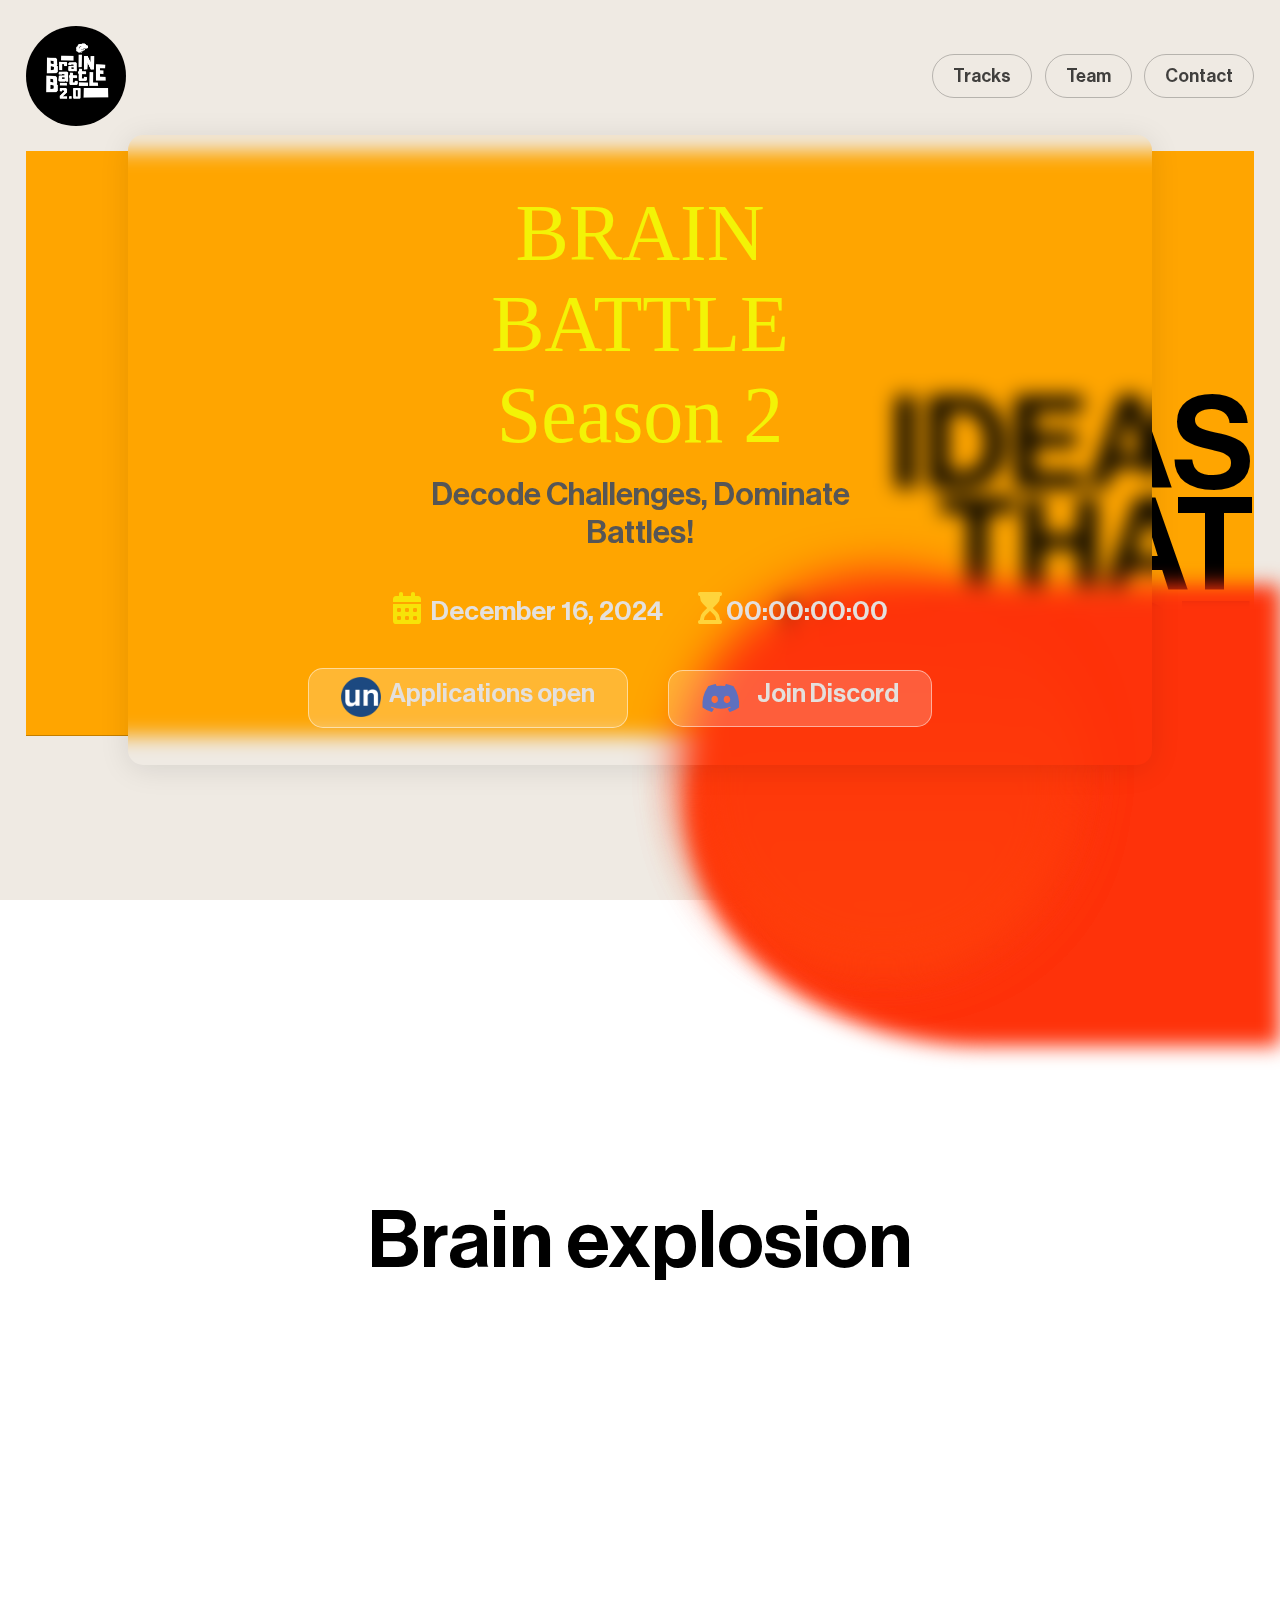
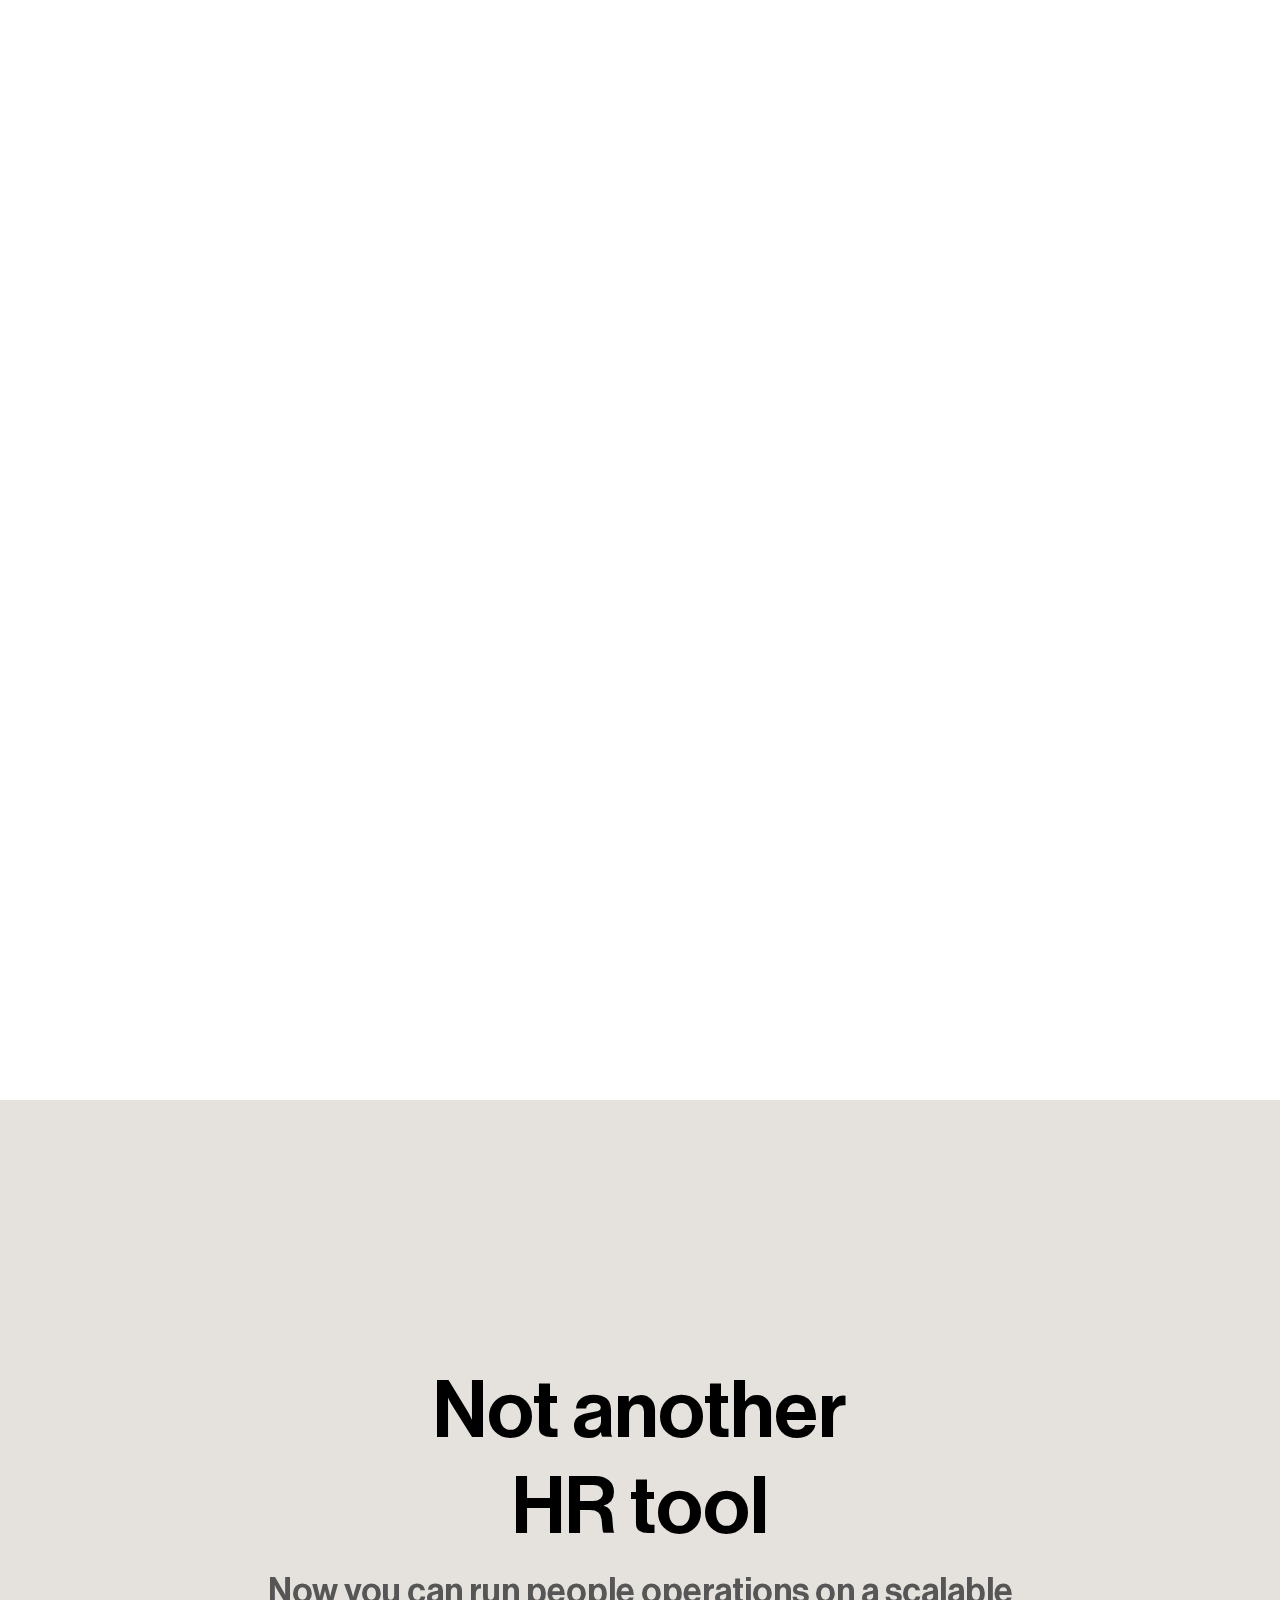
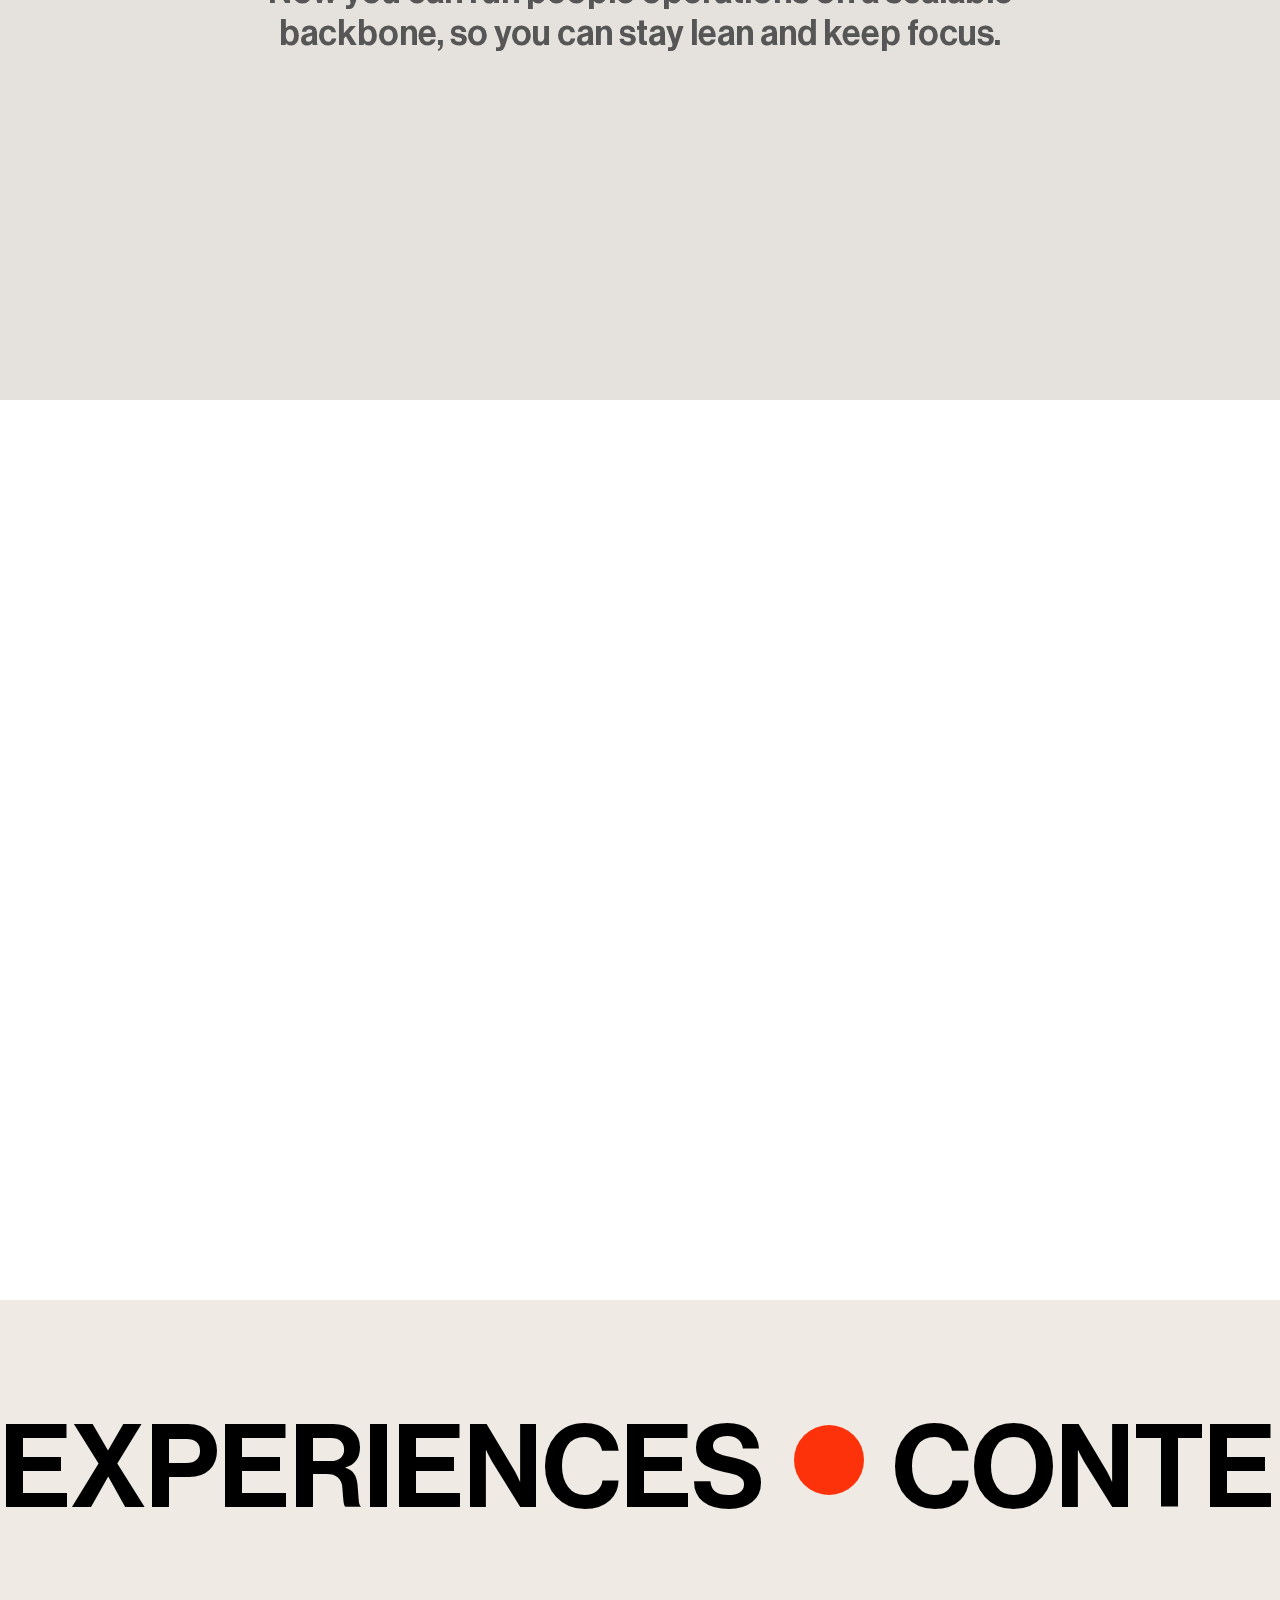
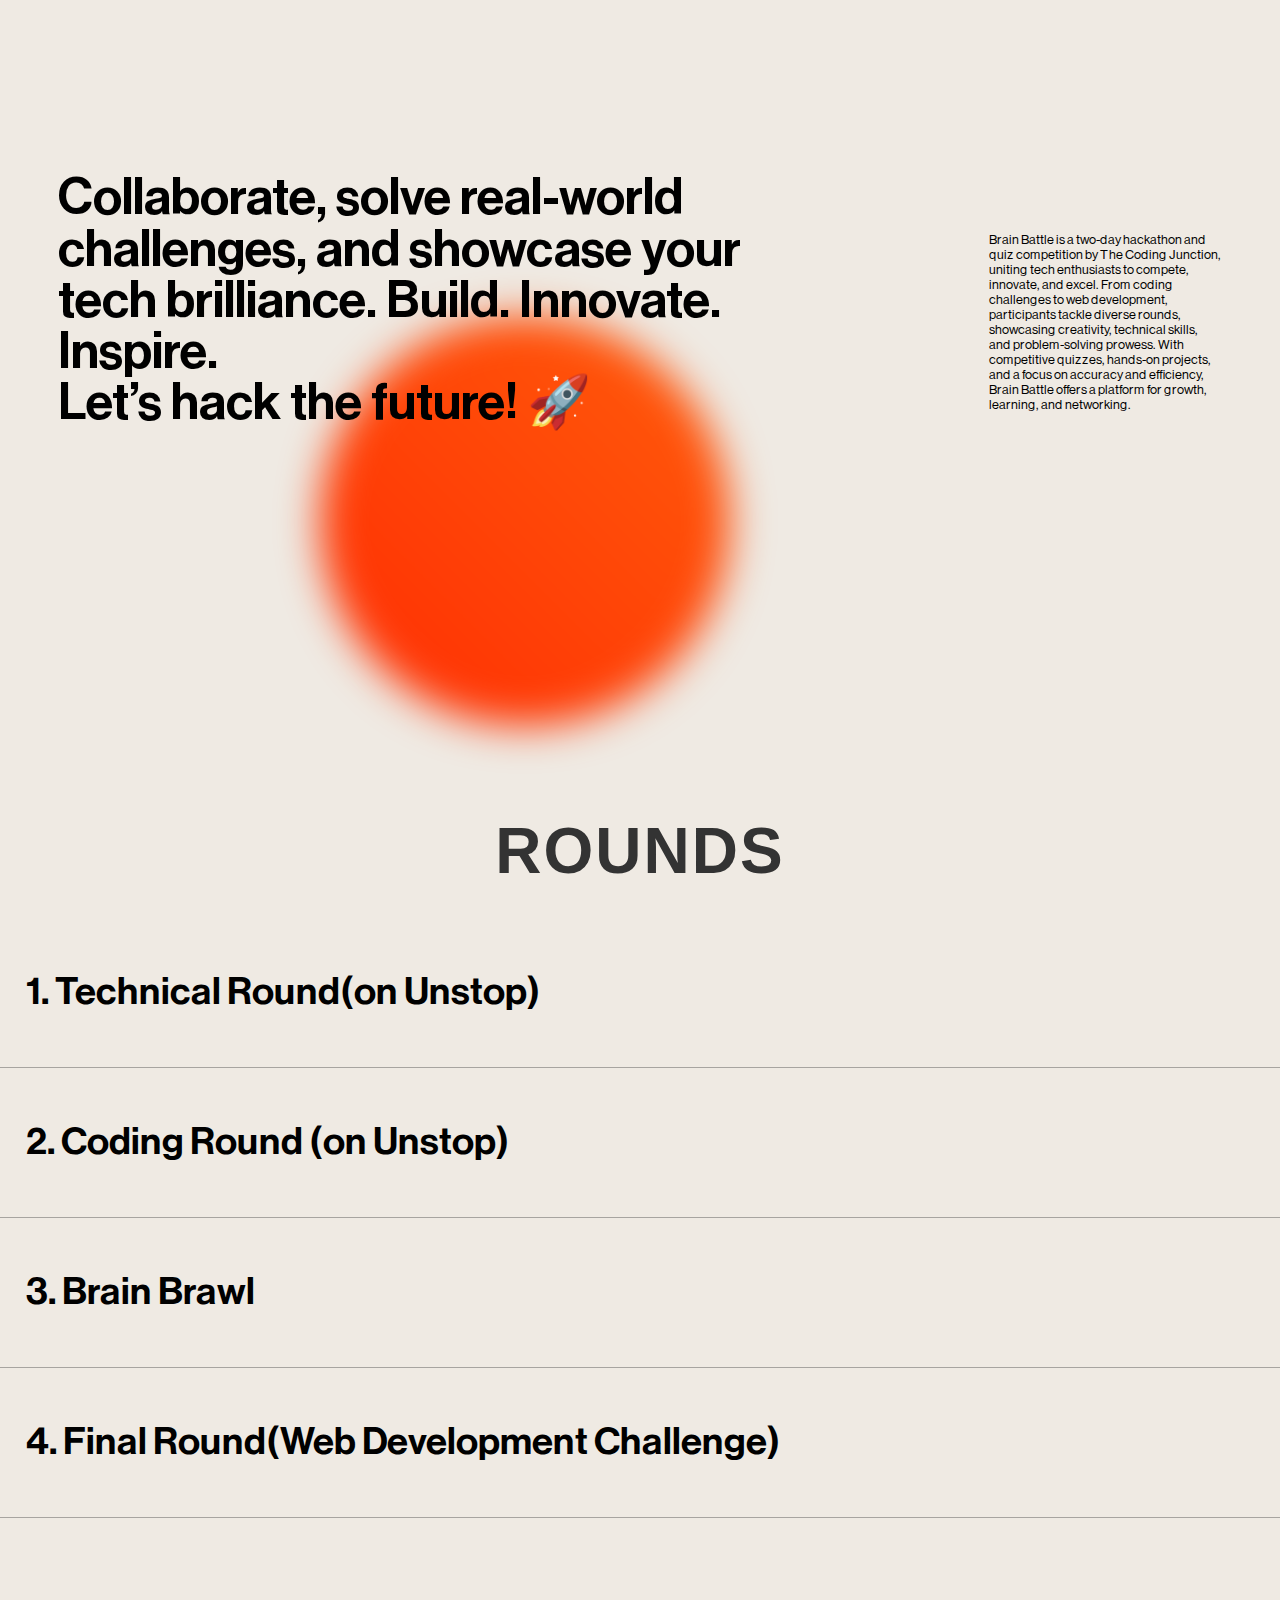
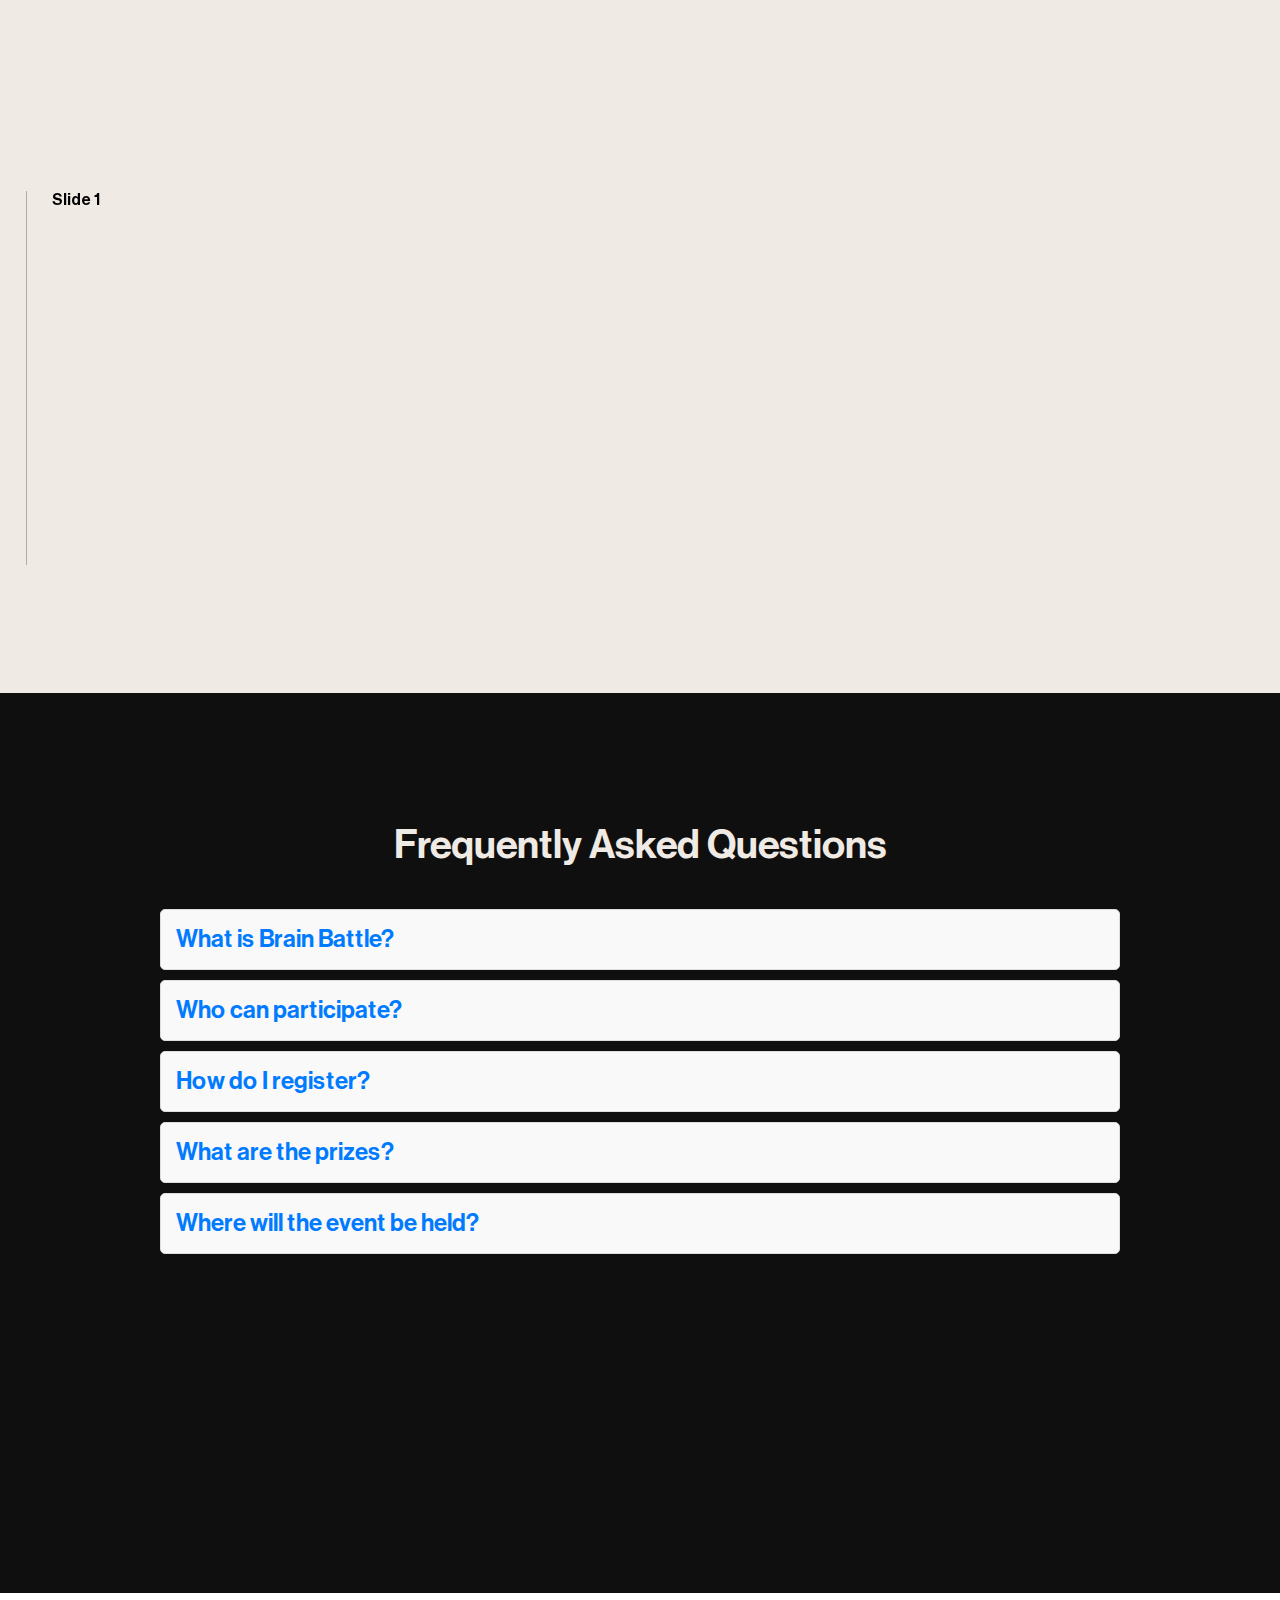
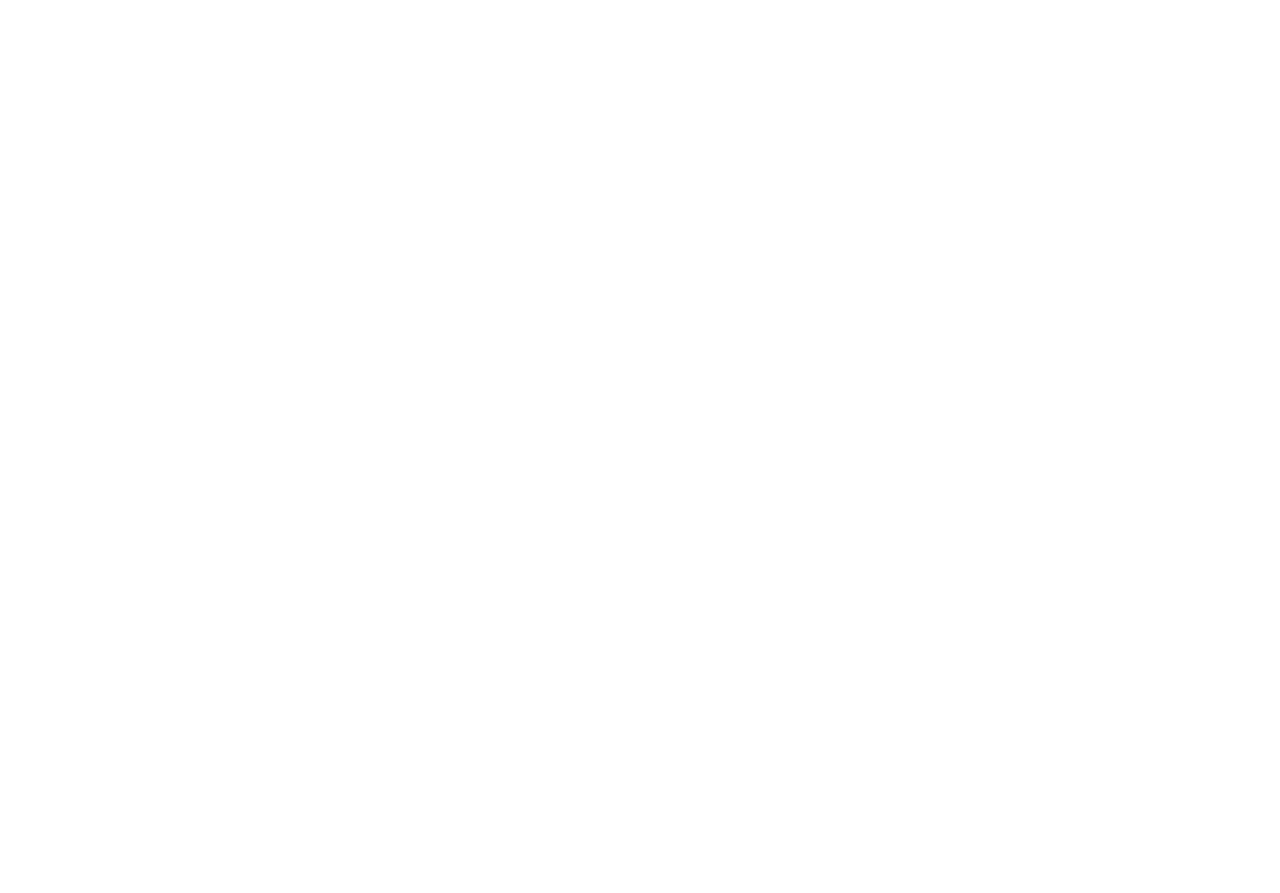
==== index.html @ 3f81029f "Text change" ====
<!DOCTYPE html>
<html lang="en">

<head>
    <meta charset="UTF-8">
    <meta http-equiv="X-UA-Compatible" content="IE=edge">
    <meta name="viewport" content="width=device-width, initial-scale=1.0">
    <title>Brain Battle S2</title>
    <link rel="stylesheet" href="./style.css">
    <script src="https://unpkg.co/gsap@3/dist/gsap.min.js"></script>
    <link rel="shortcut icon" href="./icon.png" type="image/x-icon">
    <link rel="stylesheet" href="https://cdn.jsdelivr.net/npm/swiper@11/swiper-bundle.min.css" />
    <link rel="stylesheet" href="https://cdn.jsdelivr.net/npm/locomotive-scroll@3.5.4/dist/locomotive-scroll.css">
    <link rel="stylesheet" href="https://cdnjs.cloudflare.com/ajax/libs/font-awesome/6.0.0-beta3/css/all.min.css">
</head>


<body>
    <!-- <div id="loader">
        <h1>ENVIRONMENTS</h1>
        <h1>EXPERIENCES</h1>
        <h1>CONTENT</h1>
    </div> -->
    <div id="fixed-image">

    </div>
    <div id="main">

        <div id="page1">
            <nav>
                <img src="./brain battle logo.png" alt="" style="width: 100px; height: 100px; border-radius: 50%; cursor: pointer;">
                <div id="nav-part2">
                    <h4><a href="#">Tracks</a></h4>
                    <h4><a href="#">Team</a></h4>
                    <h4><a href="#">Contact</a></h4>
                </div>
                <h3>Menu</h3>
            </nav>
            <div id="center">
                <div id="left">
                    <!-- <h3>Decode Challenges, <br> Dominate Battles! -->
                        </h3>
                </div>
                <div id="right">
                    <h1>IDEAS <br>
                        THAT <br>
                        INSPIRE</h1>
                </div>

            </div>
            <div id="hero-shape">
                <div id="hero-1"></div>
                <div id="hero-2"></div>
                <div id="hero-3"></div>
            </div>
            <div id="banner">
                <h1>BRAIN BATTLE
                    <br>
                    Season 2
                </h1>
                <h4> Decode Challenges, Dominate Battles!</h4>
                <div id="event-info">
                    <span class="date" id="date"> <i class="fa-solid fa-calendar-days" style="color: #f7e308;"></i>December 16, 2024</span>
                    <span class="countdown" id="countdown">
                        <i class="fa-solid fa-hourglass-start" style="color: #FFD43B;"></i><span id="countdown-timer">00:00:00:00</span>
                    </span>
                </div>
                <div class="glass-container">
                    <div class="glass">
                        <img src="./unstop.png">
                        <h2> Applications open</h2>
                    </div>
                    <div class="glass">
                        <a href="#"><i class="fa-brands fa-discord bounce" style="color: #5f70be;"></i></a>
                        <h2> Join Discord</h2>
                    </div>
                </div>
            </div>
        </div>


    
    
    <div id="part">
        <h1>Brain explosion</h1>
        <canvas></canvas>
    </div>
    <div id="part2"></div>
    <div id="part1">
        <h1>Not another <br> HR tool</h1>
        <h4>Now you can run people operations on a scalable <br> backbone, so you can stay lean and keep focus.</h4>
    </div>
    <div id="part3"></div>
   

    <div id="page2">
        <div id="moving-text">
            <div class="con">
                <h1>EXPERIENCES</h1>
                <div id="gola"></div>
                <h1>CONTENT</h1>
                <div id="gola"></div>
                <h1>ENVIRONMENTS</h1>
                <div id="gola"></div>
            </div>
            <div class="con">
                <h1>EXPERIENCES</h1>
                <div id="gola"></div>
                <h1>CONTENT</h1>
                <div id="gola"></div>
                <h1>ENVIRONMENTS</h1>
                <div id="gola"></div>
            </div>
            <div class="con">
                <h1>EXPERIENCES</h1>
                <div id="gola"></div>
                <h1>CONTENT</h1>
                <div id="gola"></div>
                <h1>ENVIRONMENTS</h1>
                <div id="gola"></div>
            </div>
        </div>
        <div id="page2-bottom">
            <h1>Collaborate, solve real-world challenges, and showcase your tech brilliance. Build. Innovate. Inspire. <br> Let’s hack the future! 🚀</h1>
            <div id="bottom-part2">
                <img src="https://uploads-ssl.webflow.com/64d3dd9edfb41666c35b15b7/64d3dd9edfb41666c35b15d1_Holding_thumb-p-500.jpg"
                    alt="">
                <p>Brain Battle is a two-day hackathon and quiz competition by The Coding Junction, uniting tech enthusiasts to compete, innovate, and excel. From coding challenges to web development, participants tackle diverse rounds, showcasing creativity, technical skills, and problem-solving prowess. With competitive quizzes, hands-on projects, and a focus on accuracy and efficiency, Brain Battle offers a platform for growth, learning, and networking.</p>
            </div>
        </div>
        <div id="gooey">

        </div>
    </div>
    <div id="page3">
        <h1>Rounds</h1>
        <div id="elem-container">
            <div id="elem1" class="elem"
                data-image="">
                <div class="overlay"></div>
                <h2>1. Technical Round(on Unstop)</h2>
            </div>
            <div class="elem"
                data-image="">
                <div class="overlay"></div>
                <h2>2. Coding Round (on Unstop)</h2>
            </div>
            <div class="elem"
                data-image="">
                <div class="overlay"></div>
                <h2>3. Brain Brawl</h2>
            </div>
            <div class="elem"
                data-image="">
                <div class="overlay"></div>
                <h2>4.  Final Round(Web Development Challenge)</h2>
            </div>
         
        </div>
    </div>

    <div id="page4">
        <div class="swiper mySwiper">
            <div class="swiper-wrapper">
                <div class="swiper-slide">Slide 1</div>
                <div class="swiper-slide">Slide 2</div>
                <div class="swiper-slide">Slide 3</div>
                <div class="swiper-slide">Slide 4</div>
                <div class="swiper-slide">Slide 5</div>
                <div class="swiper-slide">Slide 6</div>
                <div class="swiper-slide">Slide 7</div>
            </div>

        </div>
    </div>
    
    <div id="page5">
        <h1>Frequently Asked Questions</h1>
        <div class="faq-container">
            <div class="faq-item">
                <h2 class="faq-question">What is Brain Battle?</h2>
                <p class="faq-answer">Brain Battle is a two-day hackathon and quiz competition where tech enthusiasts compete, innovate, and excel.</p>
            </div>
            <div class="faq-item">
                <h2 class="faq-question">Who can participate?</h2>
                <p class="faq-answer">Anyone with a passion for technology and innovation can participate, regardless of their skill level.</p>
            </div>
            <div class="faq-item">
                <h2 class="faq-question">How do I register?</h2>
                <p class="faq-answer">You can register through our official website during the application period.</p>
            </div>
            <div class="faq-item">
                <h2 class="faq-question">What are the prizes?</h2>
                <p class="faq-answer">Prizes include cash rewards, certificates, and opportunities for internships and mentorship.</p>
            </div>
            <div class="faq-item">
                <h2 class="faq-question">Where will the event be held?</h2>
                <p class="faq-answer">The event will be held at The Coding Junction's premises. Please check our website for the exact address.</p>
            </div>
        </div>
    </div>
    <div id="page6">

    </div>
    <div id="full-scr">
        <div id="full-div1">
            
        </div>
    </div>
</div>
<div id="footer">
    <div id="footer-div">

    </div>
    <h1>Brain Battle </h1>
    <div id="footer-bottom">

    </div>
</div>
  
<script>
    document.querySelectorAll('.faq-question').forEach(item => {
  item.addEventListener('click', () => {
      // Get the currently opened answer
      const currentlyOpen = document.querySelector('.faq-answer[style*="block"]');
      
      // Get the answer for the clicked question
      const answer = item.nextElementSibling;

      // If the currently opened answer is not the clicked one, close it
      if (currentlyOpen && currentlyOpen !== answer) {
          currentlyOpen.style.display = 'none'; // Hide the currently open answer
      }

      // Toggle the display of the clicked answer
      answer.style.display = answer.style.display === 'block' ? 'none' : 'block';
  });
});
  </script>
  <script src="https://cdn.jsdelivr.net/npm/locomotive-scroll@3.5.4/dist/locomotive-scroll.js"></script>
  <script src="https://cdn.jsdelivr.net/npm/swiper@11/swiper-bundle.min.js"></script>
       
    <script src="https://cdn.jsdelivr.net/npm/locomotive-scroll@3.5.4/dist/locomotive-scroll.js"></script>
    <script src="https://cdnjs.cloudflare.com/ajax/libs/gsap/3.11.5/gsap.min.js"
        integrity="sha512-cOH8ndwGgPo+K7pTvMrqYbmI8u8k6Sho3js0gOqVWTmQMlLIi6TbqGWRTpf1ga8ci9H3iPsvDLr4X7xwhC/+DQ=="
        crossorigin="anonymous" referrerpolicy="no-referrer"></script>
    <script src="https://cdnjs.cloudflare.com/ajax/libs/gsap/3.11.5/ScrollTrigger.min.js"
        integrity="sha512-AMl4wfwAmDM1lsQvVBBRHYENn1FR8cfOTpt8QVbb/P55mYOdahHD4LmHM1W55pNe3j/3od8ELzPf/8eNkkjISQ=="
        crossorigin="anonymous" referrerpolicy="no-referrer"></script>
    <script src="./script.js"></script>
    <script src="https://cdnjs.cloudflare.com/ajax/libs/gsap/3.12.4/gsap.min.js"></script>

   
</body>



</html>
---- style.css ----
@font-face {
    font-family: neu;
    src: url(./NeueHaasDisplayMediu.ttf);
}

@import url('https://fonts.googleapis.com/css2?family=Noto+Sans:ital,wght@0,100..900;1,100..900&family=Roboto:ital,wght@0,100;0,300;0,400;0,500;0,700;0,900;1,100;1,300;1,400;1,500;1,700;1,900&family=Saira+Stencil+One&display=swap');

@font-face {
    font-family: neu;
    font-weight: 100;
    src: url(./NeueHaasDisplayLight.ttf);
}

@font-face {
    font-family: neu;
    font-weight: 200;
    src: url(./NeueHaasDisplayRoman.ttf);
}
* {
    margin: 0;
    padding: 0;
    box-sizing: border-box;
    font-family: neu;
}

html, body {
    height: 100%;
    width: 100%;
}


canvas {
    position: relative;
    height: 100vh;
    width: 100vw;
    z-index: 9;
}

* {
    margin: 0;
    padding: 0;
    box-sizing: border-box;
    font-family: neu;
}



#main {
    /* background-color: #000; */
    position: relative;
    z-index: 10;
}

#page1 {
    min-height: 100vh;
    width: 100%;
    background-color: #EFEAE3;
    position: relative;
    padding: 0 2vw;
}

nav {
    padding: 2vw 0vw;
    width: 100%;
    /* background-color: red; */
    display: flex;
    align-items: center;
    position: relative;
    z-index: 100;
    justify-content: space-between;
}

#nav-part2 {
    display: flex;
    align-items: center;
    gap: 1vw;
}

#nav-part2 h4 {
    padding: 10px 20px;
    border: 1px solid #0000003c;
    border-radius: 50px;
    font-weight: 500;
    color: #000000bb;
    transition: all ease 0.4s;
    position: relative;
    font-size: 18px;
    overflow: hidden;
}

#nav-part2 h4::after {
    content: "";
    position: absolute;
    height: 100%;
    width: 100%;
    background-color: black;
    left: 0;
    bottom: -100%;
    border-radius: 50%;
    transition: all ease 0.4s;
}

#nav-part2 h4:hover::after {
    bottom: 0;
    border-radius: 0;
}

#nav-part2 h4 a {
    color: #000000bb;
    text-decoration: none;
    position: relative;
    z-index: 9;
}

#nav-part2 h4:hover a {
    color: #fff;
}



nav h3 {
    display: none;
}

#center {
    height: 65vh;
    width: 100%;
    background-color: orange;
    display: flex;
    align-items: flex-end;
    justify-content: space-between;
    border-bottom: 1px solid #0000003c;
    padding-bottom: 2.5vw;
}

#left h3 {
    width: 25vw;
    font-size: 1.8vw;
    line-height: 2vw;
}

#center h1 {
    font-size: 10vw;
    text-align: right;
    line-height: 8vw;
}

#banner
{
    /* background-color: black; */
    border-radius: 15px; /* Rounded corners */
    backdrop-filter: blur(10px); /* Frosted glass effect */
    padding: 20px; /* Padding around the text */
    text-align: center; 
    box-shadow: 0 4px 30px rgba(0, 0, 0, 0.1); /* Subtle shadow */
    color: black; /* Text color */
    position: absolute; /* Position absolute to allow centering */
    top: 50%; /* Center vertically */
    left: 50%; /* Center horizontally */
    transform: translate(-50%, -50%); /* Center using transform */
    height: 70vh; /* Set height of hero section */
    width: 80vw; /* Set width of hero section */
    display: flex; /* Use flexbox for centering */
    flex-direction: column; /* Stack items vertically */
    justify-content: center; /* Center vertically */
    align-items: center; 
    /* clip-path: polygon(0% 15%, 15% 15%, 28% 0, 85% 0%, 100% 0, 100% 15%, 100% 85%, 83% 88%, 72% 100%, 15% 100%, 0 100%, 0% 85%); */
}
#banner>h1
{
    font-size: 5rem;
    position: absolute;
    z-index: 99;
    color: #f3f306;
    text-align: center;
    top: 30%;
    left: 50%;
    font-family: "Roboto", serif;
    font-weight: 400;
    transform: translate(-50%, -50%);
}
#banner>h4{
    font-size: 2rem;
    position: absolute;
    text-align: center;
    margin-top: 2rem;
    top: 55%;
    font-weight: 400;
    left: 50%;
    transform: translate(-50%, -50%);
    z-index: 99;
    color: #565656;
}
#event-info {
    margin-top: 40vh; 
    font-size: 1.7em; 
    color: #E4E0DD;
}
.date i 
{  
    font-size: 2rem;
    margin-right: 10px; 
    margin-top: 5rem;
}
.countdown {
    font-weight: bold; 
    margin-top: 5rem;
    color: #E4E0DD;
}
.countdown i 
{   margin-left: 30px;
    font-size: 2rem;
    margin-right: 4px; 
}
.glass-container {
    display: flex; 
    justify-content: flex-start; 
    align-items: center;
    /* margin-left: 40px;  */
}

.glass {
    display: flex;
    align-items: center;
    background: rgba(255, 255, 255, 0.2); /* Semi-transparent background */
    border-radius: 15px; /* Rounded corners */
    backdrop-filter: blur(10px); /* Blur effect */
    -webkit-backdrop-filter: blur(10px); /* For Safari */
    border: 1px solid rgba(255, 255, 255, 0.5); /* Optional border */
    padding-left: 2rem; /* Padding for spacing */
    padding-right: 2rem;
    padding-top:0.5rem;
    text-align: center; /* Center the text */
    margin: 20px 0; /* Margin for spacing above and below */
    margin-top: 40px;
    margin-right: 40px;
}
.glass h2
{
    font-size: 1.6rem;
    margin-bottom: 1rem;
    color: #E4E0DD;
}
.glass img {
    margin-bottom: 10px; /* Space between the image and the text */
    display: block; /* Ensures the image is on a new line */
    margin-left: auto; /* Center the image horizontally */
    margin-right: 0.5rem;
    width: 40px; /* Center the image horizontally */
    height: 40px;
}
.glass i
{
    margin-bottom: 0.5rem;
    font-size: 2rem;
    margin-right: 1rem; 
}
@keyframes bounce {
    0%, 20%, 50%, 80%, 100% {
        transform: translateY(0);
    }
    40% {
        transform: translateY(-20px);
    }
    60% {
        transform: translateY(-10px);
    }
}

.bounce {
    animation: bounce 1s infinite; /* Adjust duration as needed */
}


#part {
    position: relative;
    height: 100vh;
    width: 100vw;
}

#part>h1 {
    font-size: 80px;
    position: absolute;
    z-index: 99;
    text-align: center;
    top: 38%;
    font-weight: 500;
    left: 50%;
    transform: translate(-50%, -50%);
}


#part1 {
    position: relative;
    height: 100vh;
    width: 100vw;
    background-color: #E5E1DC;
}

#part1>h1 {
    z-index: 99;
    position: absolute;
    left: 50%;
    top: 40%;
    transform: translate(-50%, -50%);
    text-align: center;
    font-size: 80px;
    font-weight: 500;
}

#part1>h4 {
    position: absolute;
    left: 50%;
    top: 57%;
    transform: translate(-50%, -50%);
    text-align: center;
    font-size: 35px;
    font-weight: 400;
    white-space: nowrap;
    color: #565656;
    z-index: 99;
}

#part2 {
    position: relative;
    /* z-index: 9; */
    height: 100vh;
    width: 100vw;
    background-color: transparent;
}

#part3 {
    position: relative;
    z-index: 99;
    height: 100vh;
    width: 100vw;
    background-color: transparent;
}

#hero-shape {
    position: absolute;
    width: 46vw;
    height: 36vw;
    right: 0;
    top: 65vh;
}

#hero-1 {
    background-color: #FE320A;
    height: 100%;
    width: 100%;
    border-top-left-radius: 50%;
    border-bottom-left-radius: 50%;
    filter: blur(10px);
    position: absolute;
}

#hero-2 {
    background: linear-gradient(#FE320A, #fe3f0a);

    height: 30vw;
    width: 30vw;
    border-radius: 50%;
    position: absolute;
    animation-name: anime2;
    animation-duration: 5s;
    animation-timing-function: linear;
    animation-iteration-count: infinite;
    animation-direction: alternate;
    filter: blur(25px);
}

#hero-3 {
    background: linear-gradient(#FE320A, #fe3f0a);
    height: 30vw;
    position: absolute;
    width: 30vw;
    border-radius: 50%;
    filter: blur(25px);
    animation-name: anime1;
    animation-duration: 5s;
    animation-timing-function: linear;
    animation-iteration-count: infinite;
    animation-direction: alternate;
}

@keyframes anime1 {
    from {
        transform: translate(55%, -3%);
    }

    to {
        transform: translate(0%, 10%);
    }
}

@keyframes anime2 {
    from {
        transform: translate(5%, -5%);
    }

    to {
        transform: translate(-20%, 30%);
    }
}

#page2 {
    min-height: 100vh;
    width: 100%;
    background-color: #EFEAE3;
    padding: 8vw 0;
    position: relative;
}

#moving-text {
    overflow-x: auto;
    white-space: nowrap;
}

#moving-text::-webkit-scrollbar {
    display: none;
}

.con {
    white-space: nowrap;
    display: inline-block;
    animation-name: move;
    animation-duration: 10s;
    animation-timing-function: linear;
    animation-iteration-count: infinite;
}

#moving-text h1 {
    font-size: 9vw;
    /* background-color: lightblue; */
    display: inline-block;
}

#gola {
    height: 70px;
    width: 70px;
    border-radius: 50%;
    display: inline-block;
    background-color: #FE320A;
    margin: 1vw 2vw;
}

@keyframes move {
    from {
        transform: translateX(0);
    }

    to {
        transform: translateX(-100%);
    }
}

#page2-bottom {
    height: 80vh;
    width: 100%;
    /* background-color: aliceblue; */
    padding: 4.5vw;
    display: flex;
    align-items: center;
    justify-content: space-between;
    position: relative;
    z-index: 9;
}

#page2-bottom h1 {
    font-size: 4vw;
    width: 60%;
    line-height: 4vw;
}

#bottom-part2 {
    width: 20%;
    /* background-color: aqua; */
}

#bottom-part2 img {
    width: 100%;
    border-radius: 15px;
}

#bottom-part2 p {
    font-weight: 200;
    margin-top: 2vw;
    font-size: 1vw;
}

#page2 #gooey {
    height: 32vw;
    width: 32vw;
    position: absolute;
    border-radius: 50%;
    background: linear-gradient(to top right, #ff2d03, #ff5c0b);
    /* background: linear-gradient(to top right,red,blue); */


    top: 58%;
    left: 25%;
    filter: blur(20px);
    animation-name: gooey;
    animation-duration: 6s;
    animation-iteration-count: infinite;
    animation-direction: alternate;
    animation-timing-function: ease-in-out;

}

@keyframes gooey {
    from {
        filter: blur(20px);
        transform: translate(10%, -10%) skew(0);
    }

    to {
        filter: blur(30px);
        transform: translate(-10%, 10%) skew(-12deg);
    }
}




#page3 {
    min-height: 100vh;
    width: 100%;
    background-color: #EFEAE3;
    padding: 4vw 0;
}
#page3 h1 {
    font-size: 4rem; /* Size of the heading */
    color: #333; /* Text color */
    text-align: center; /* Center the heading */
    margin-bottom: 20px; /* Space below the heading */
    font-family: 'Arial', sans-serif; /* Font family */
    text-transform: uppercase; /* Make text uppercase */
    letter-spacing: 2px; /* Space between letters */
    /* border-bottom: 2px solid #f7e308; Bottom border */
    padding-bottom: 10px; /* Space between text and border */
}

.elem {
    height: 150px;
    width: 100%;
    position: relative;

    border-bottom: 1px solid #38383864;
    overflow: hidden;
    display: flex;
    align-items: center;
    padding: 0 2vw;
}

.elem h2 {
    font-size: 3vw;
    position: relative;
    z-index: 9;
}

.elem .overlay {
    height: 100%;
    width: 100%;
    background-color: orange;
    position: absolute;
    left: 0;
    top: -100%;
    transition: all ease 0.25s;
}

.elem:hover .overlay {
    top: 0;
}



#fixed-image {
    height: 30vw;
    width: 24vw;
    /* background-color: red; */
    border-radius: 15px;
    position: fixed;
    z-index: 99;
    left: 50%;
    top: 25%;
    display: none;
    background-size: cover;
    background-position: center;
}

#page4 {
    height: 70vh;
    width: 100%;
    background-color: #EFEAE3;
    padding: 10vw 2vw;
}


.swiper {
    width: 100%;
    height: 100%;
}

.swiper-slide {
    width: 30%;
    border-left: 1px solid #aeadad;
    padding: 0 2vw;
}
#page5 {
    height: 100vh;
    width: 100%;
    background: hsl(0 0% 6%);
    /* background-repeat: no-repeat; */
    background-size: cover;
    padding: 10vw 2vw;
}

#page5 h1 {
    font-size: 2.5rem; /* Size of the FAQ heading */
    color: #EFEAE3; /* Text color */
    text-align: center; /* Center the heading */
    margin-bottom: 20px; /* Space below the heading */
}

.faq-container {
    max-width: 1000px; /* Maximum width of the FAQ section */
    margin: 0 auto; /* Center the container */
    /* margin-bottom: 2rem; */
    padding: 20px; /* Padding around the container */
}

.faq-item {
    background-color: #f9f9f9; /* Light background for each FAQ item */
    border: 1px solid #ddd; /* Border around each item */
    border-radius: 5px; /* Rounded corners */
    margin-bottom: 10px; /* Space between items */
    padding: 15px; /* Padding inside each item */
}

.faq-question {
    cursor: pointer; /* Change cursor to pointer on hover */
    color: #007BFF; /* Color for question text */
    margin: 0; /* Remove default margin */
}

.faq-answer {
    display: none; /* Hide answers by default */
    margin-top: 10px; /* Space above the answer */
}
#page6 {
    height: 100vh;
    width: 100%;
    /* background-color: #EFEAE3; */
}

#footer {
    position: fixed;
    height: 105vh;
    width: 100%;
    background-color: #000;
    color: #fff;
    z-index: 9;
    bottom: 0;
    display: flex;
    /* align-items: flex-end; */
    justify-content: flex-end;
    flex-direction: column;
    padding: 1vw 3vw;
}

#footer h1 {
    font-size: 15vw;
}

#footer-div {
    height: 20vh;
    width: 100%;
    background-color: red;
}

#footer-bottom {
    border-top: 1px solid #dadada;
    height: 10vh;
    width: 100%;
}

#full-scr {
    height: 100vh;
    width: 100%;
    background-color: #00000070;
    position: fixed;
    z-index: 99;
    top: -100%;
    transition: all ease 0.5s;
}

#full-div1 {
    height: 50%;
    width: 100%;
    background-color: #EFEAE3;
    border-bottom-left-radius: 20px;
    border-bottom-right-radius: 20px;

}

@media (max-width:600px) {

    #page1 {
        min-height: 100vh;
        width: 100vw;
        padding: 0 0vw;
    }

    nav {
        padding: 8vw 5vw;
        background-color: #EFEAE3;
        /* padding: 0 5vw; */
    }

    nav img {
        transition: all ease 0.2s;
        height: 9vh;
    }

    #nav-part2 {
        display: none;
    }

    nav h3 {
        display: block;
        padding: 3vw 5vw;
        border: 1px solid #ababab;
        border-radius: 50px;
        font-size: 4vw;
        font-weight: 200;
        padding-left: 10vw;
    }

    #center {
        height: 62vh;
        width: 100%;
        /* background-color: orange; */
        display: flex;
        align-items: flex-end;
        justify-content: space-between;
        border-bottom: 1px solid #0000003c;
        padding: 7vw 5vw;
        padding-bottom: 10vw;
        flex-direction: column-reverse;
        position: relative;
        z-index: 9;
    }

    #left h3 {
        width: 80%;
        font-size: 5.5vw;
        line-height: 6vw;
    }

    #center h1 {
        font-size: 17vw;
        text-align: right;
        line-height: 15vw;
    }

    #page1 video {
        position: relative;
        border-radius: 15px;
        margin-top: 4vw;
        height: 70vh;
        object-fit: cover;
        object-position: center;
        width: 92%;
        margin-left: 4%;
    }

    #page2 {
        min-height: 100vh;
        width: 100%;
        background-color: #EFEAE3;
        padding: 8vw 0;
        position: relative;
    }

    #moving-text {
        overflow-x: auto;
        white-space: nowrap;
    }

    #moving-text::-webkit-scrollbar {
        display: none;
    }

    .con {
        white-space: nowrap;
        display: inline-block;
        animation-name: move;
        animation-duration: 10s;
        animation-timing-function: linear;
        animation-iteration-count: infinite;
    }

    #moving-text h1 {
        font-size: 15vw;
        /* background-color: lightblue; */
        display: inline-block;
    }

    #gola {
        height: 25px;
        width: 25px;
        border-radius: 50%;
        display: inline-block;
        background-color: #FE320A;
        margin: 2vw 2vw;
    }

    #page2-bottom {
        height: 90vh;
        width: 100%;
        /* background-color: aliceblue; */
        padding: 10vw 4vw;
        display: flex;
        align-items: flex-start;
        justify-content: space-between;
        position: relative;
        flex-direction: column;
        z-index: 9;
    }

    #page2-bottom h1 {
        font-size: 8.2vw;
        width: 100%;
        line-height: 9vw;
    }

    #bottom-part2 {
        width: 70%;
        /* background-color: aqua; */
    }

    #bottom-part2 img {
        width: 100%;
        border-radius: 10px;
    }

    #bottom-part2 p {
        font-weight: 200;
        margin-top: 2vw;
        font-size: 3vw;
    }

    #page2 #gooey {
        height: 62vw;
        width: 62vw;
        position: absolute;
        border-radius: 50%;
        background: linear-gradient(to top right, #ff2d03, #ff5c0b);
        /* background: linear-gradient(to top right,red,blue); */


        top: 58%;
        left: 25%;
        filter: blur(20px);
        animation-name: gooey;
        animation-duration: 6s;
        animation-iteration-count: infinite;
        animation-direction: alternate;
        animation-timing-function: ease-in-out;

    }


}

#loader{
    height: 100%;
    width: 100%;
    background-color: #000;
    position: fixed;
    z-index: 999;
    top: 0;
    transition: all ease 0.7s;
    display: flex;
    align-items: center;
    justify-content: center;
}

#loader h1{
    font-size: 4vw;
    color: transparent;
    background: linear-gradient(to right,orange,orangered);
    -webkit-background-clip: text;
    position: absolute;
    opacity: 0;
    animation-name: load;
    animation-duration: 1s;
    animation-delay: 1s;
    animation-timing-function: linear;
}
#loader h1:nth-child(2){
    animation-delay: 2s;
}
#loader h1:nth-child(3){
    animation-delay: 3s;
}

@keyframes load {
    0%{
        opacity: 0;
    }
    10%{
        opacity: 1;
    }
    90%{
        opacity: 1;
    }
    100%{
        opacity: 0;
    }
}

@media (max-width:600px) {
    #loader h1{
        font-size: 9vw;
      
    }
}
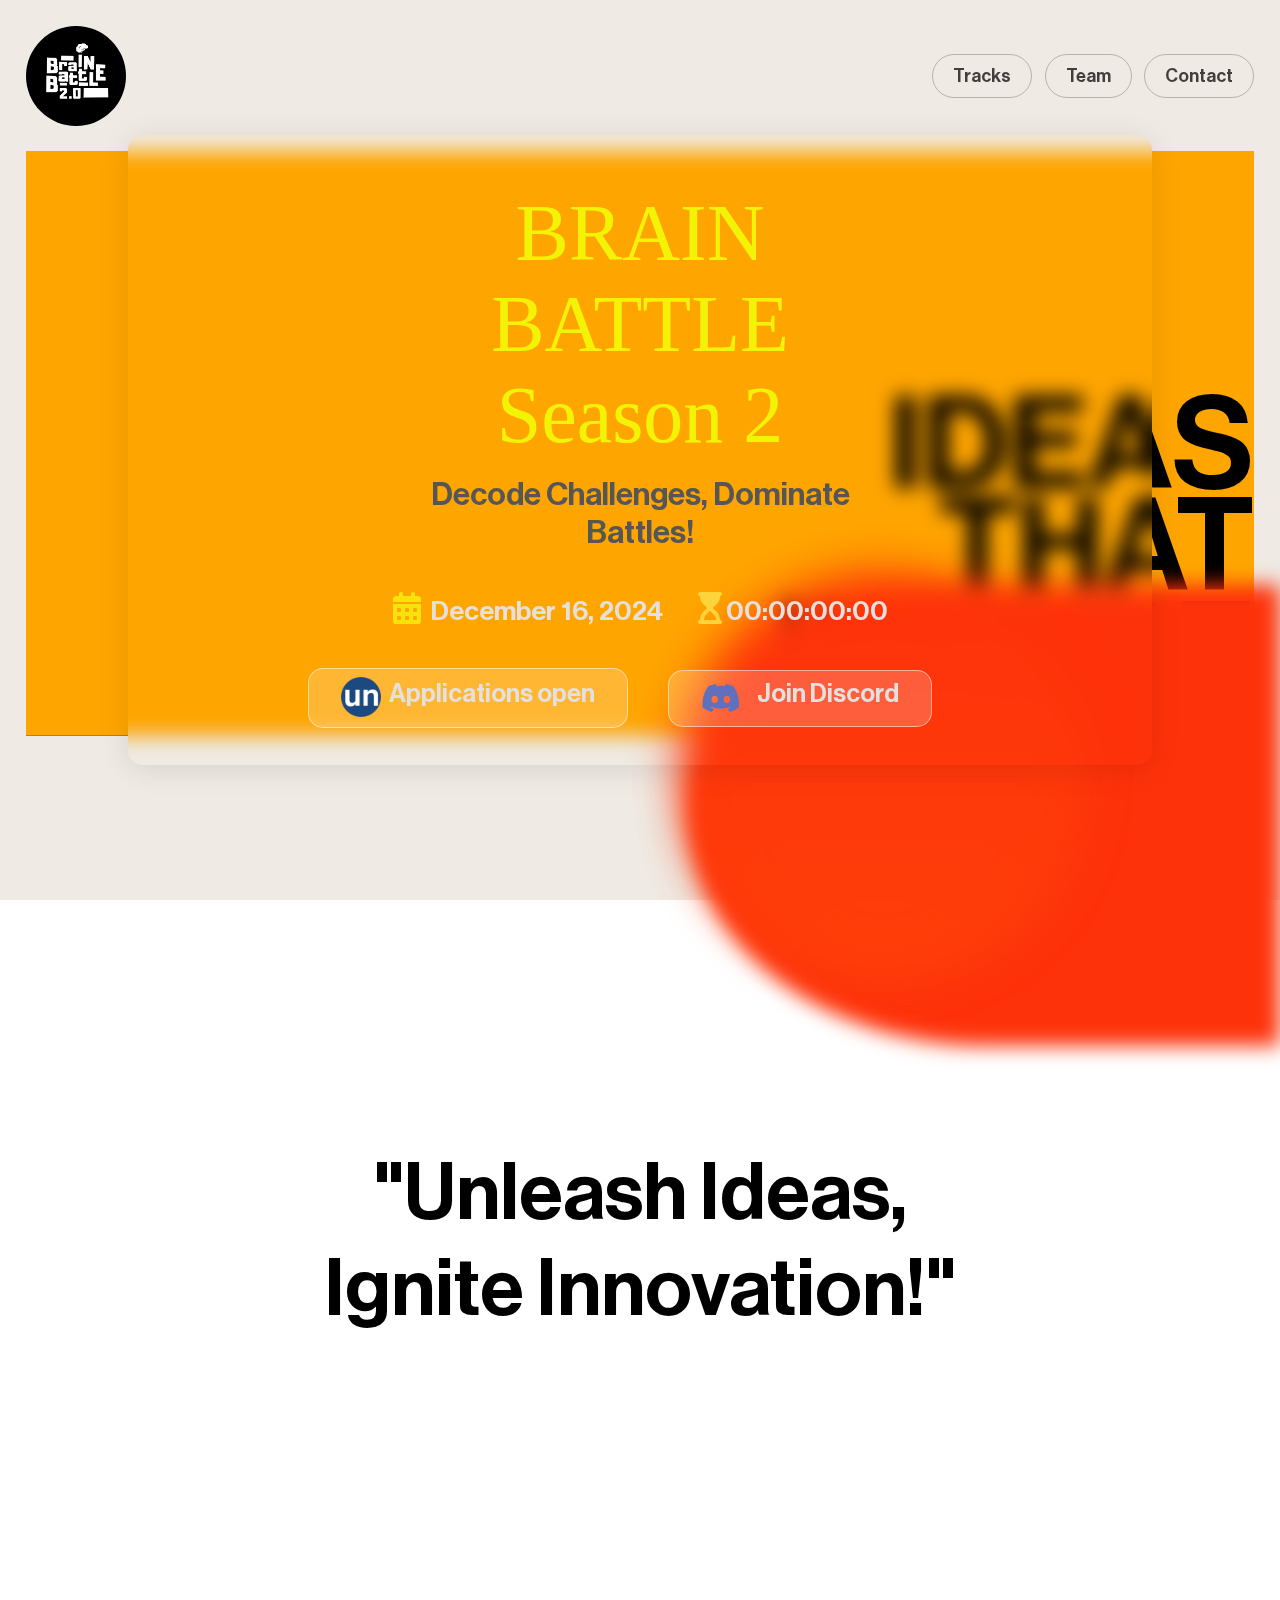
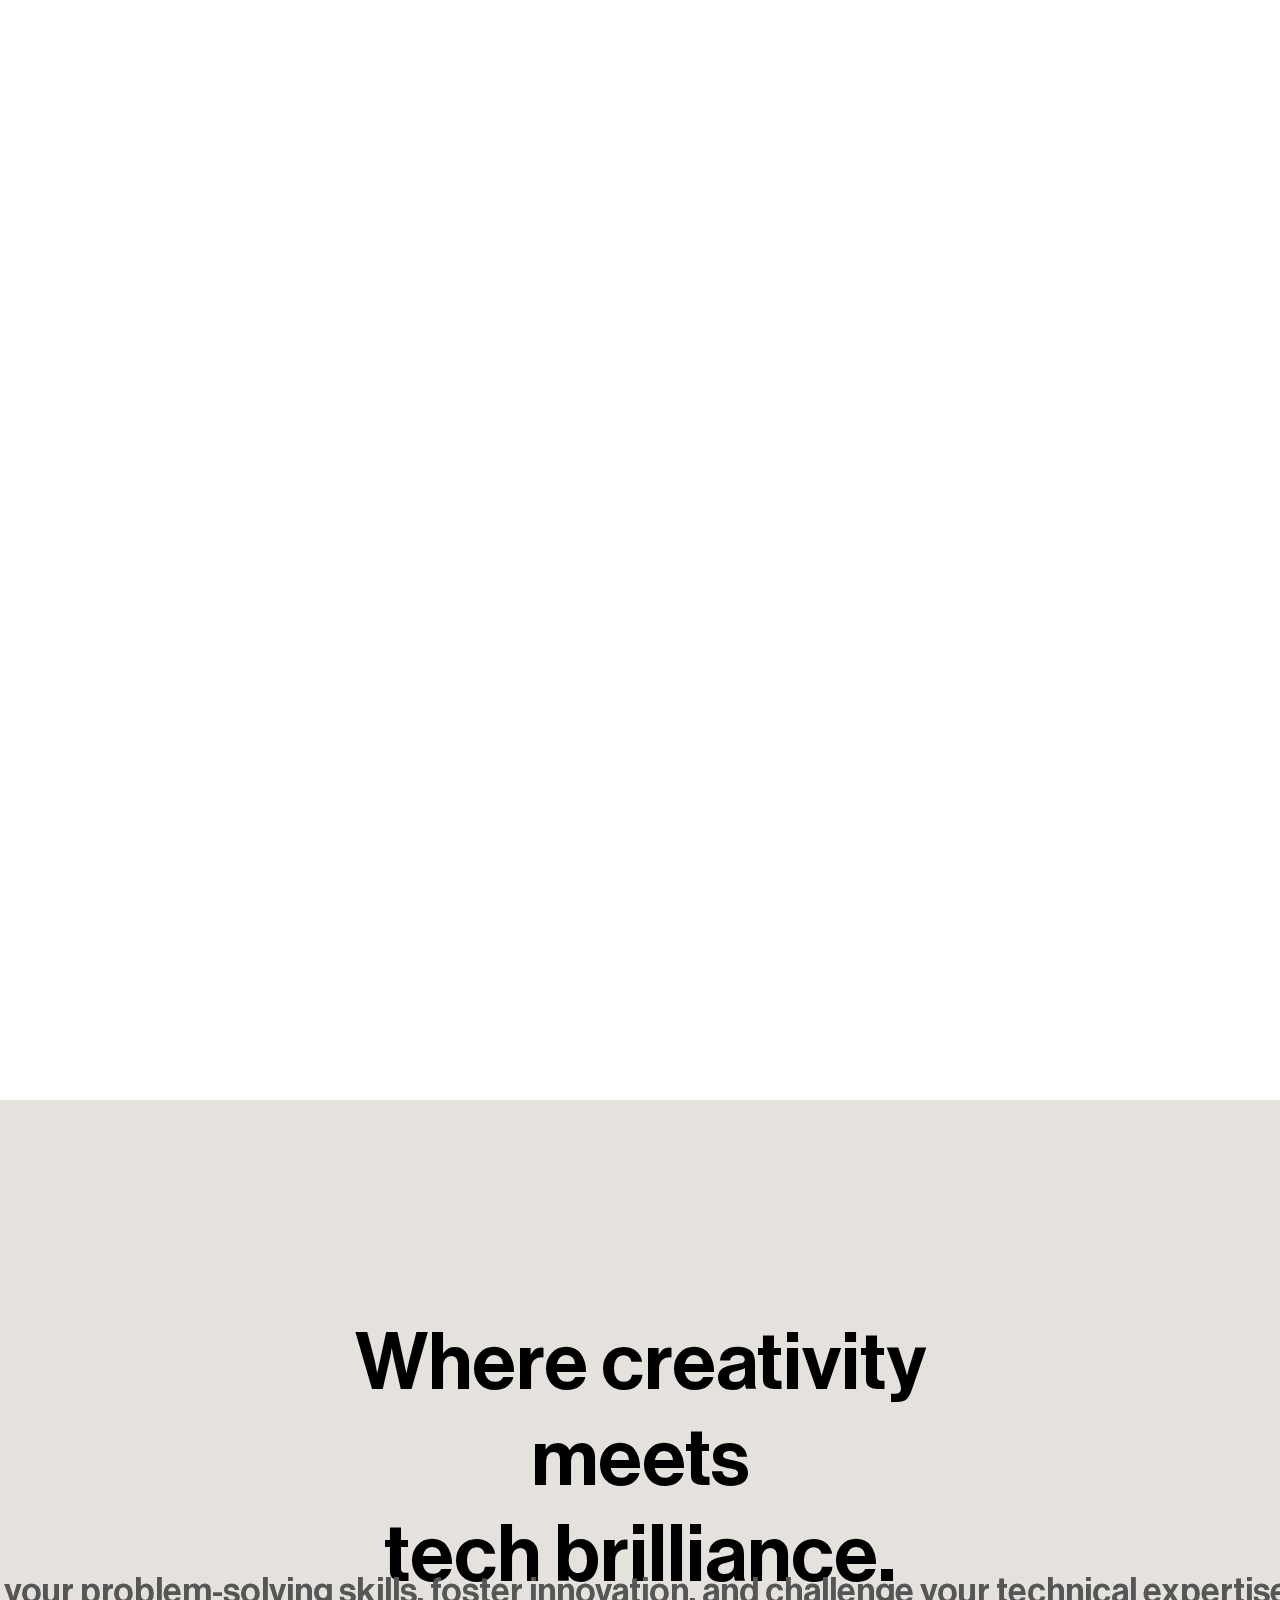
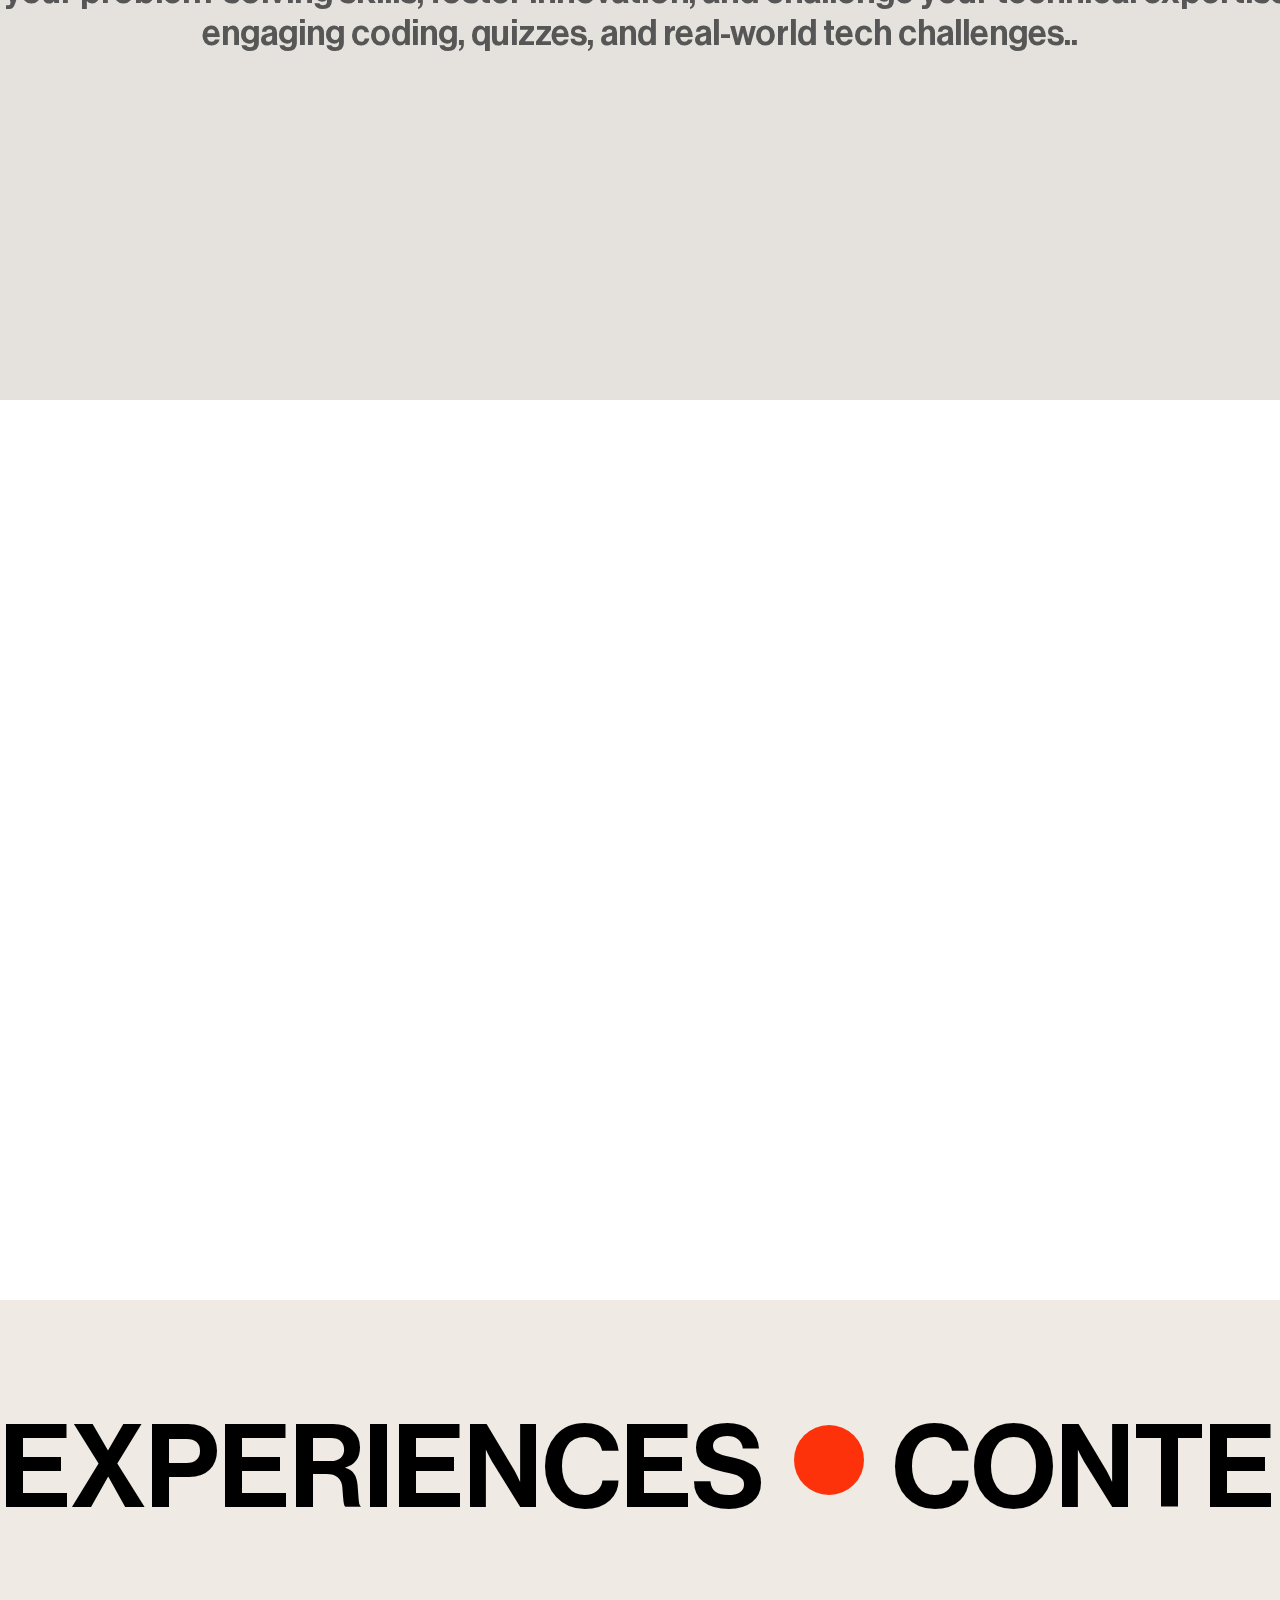
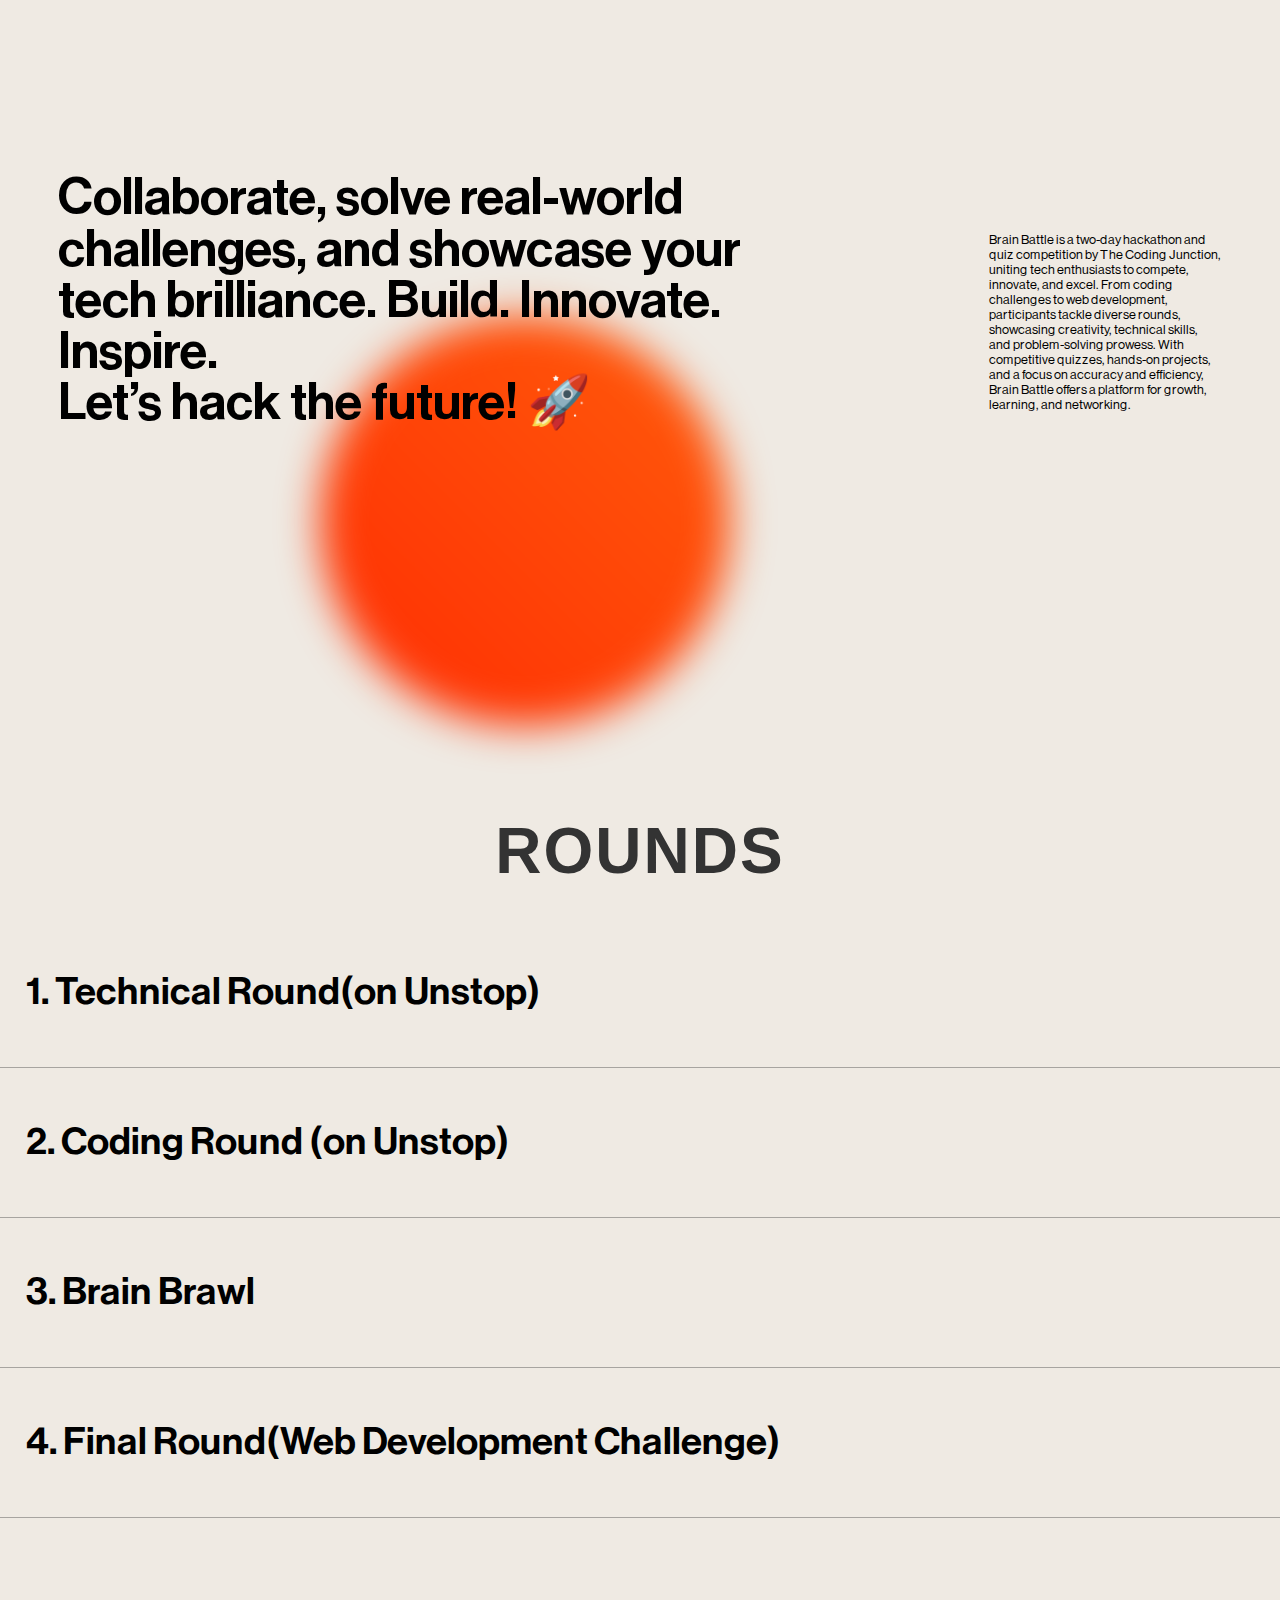
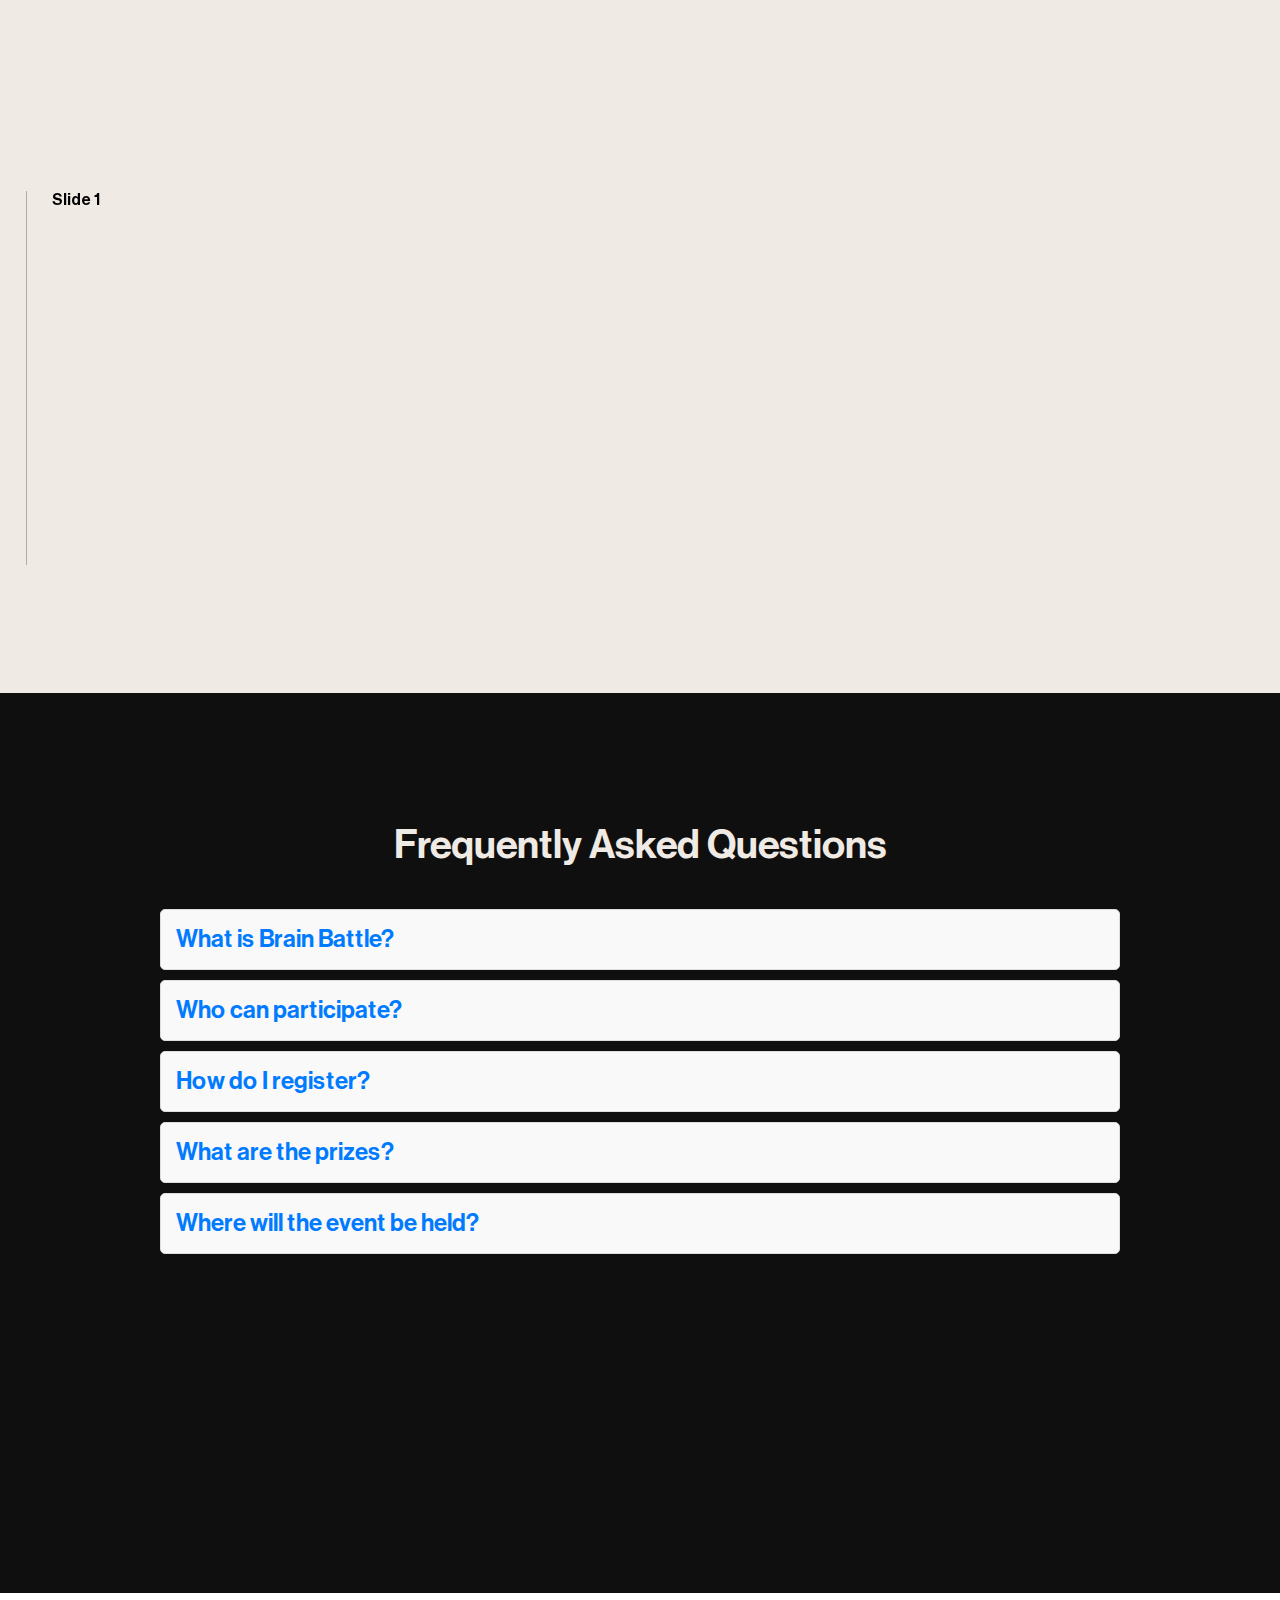
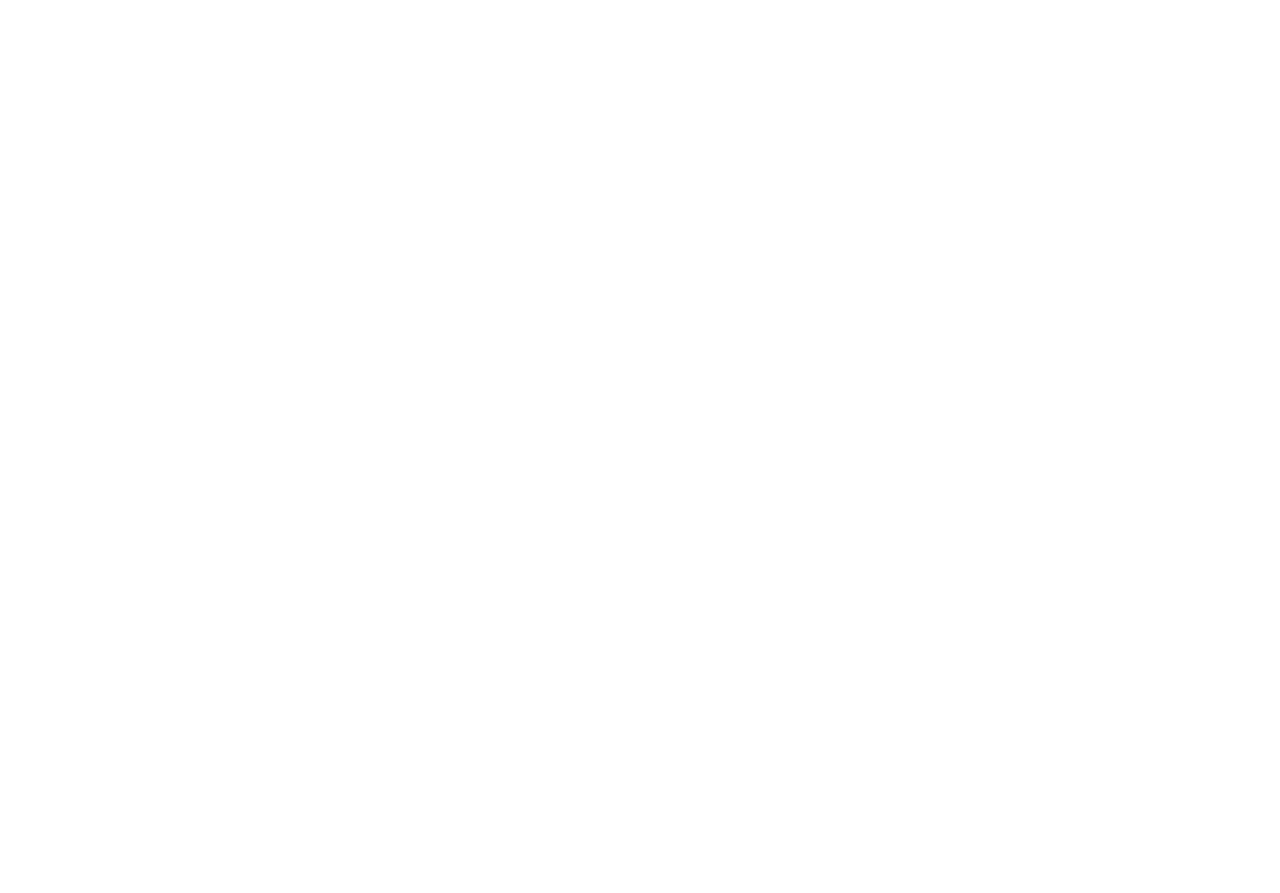
==== commit 5f3dc757: "Headings-modified" ====
--- a/index.html
+++ b/index.html
@@ -82,13 +82,13 @@
     
     
     <div id="part">
-        <h1>Brain explosion</h1>
+        <h1>"Unleash Ideas, <br>Ignite Innovation!"</h1>
         <canvas></canvas>
     </div>
     <div id="part2"></div>
     <div id="part1">
-        <h1>Not another <br> HR tool</h1>
-        <h4>Now you can run people operations on a scalable <br> backbone, so you can stay lean and keep focus.</h4>
+        <h1>Where creativity meets <br> tech brilliance.</h1>
+        <h4> Enhance your problem-solving skills, foster innovation, and challenge your technical expertise through <br>engaging coding, quizzes, and real-world tech challenges..</h4>
     </div>
     <div id="part3"></div>
    
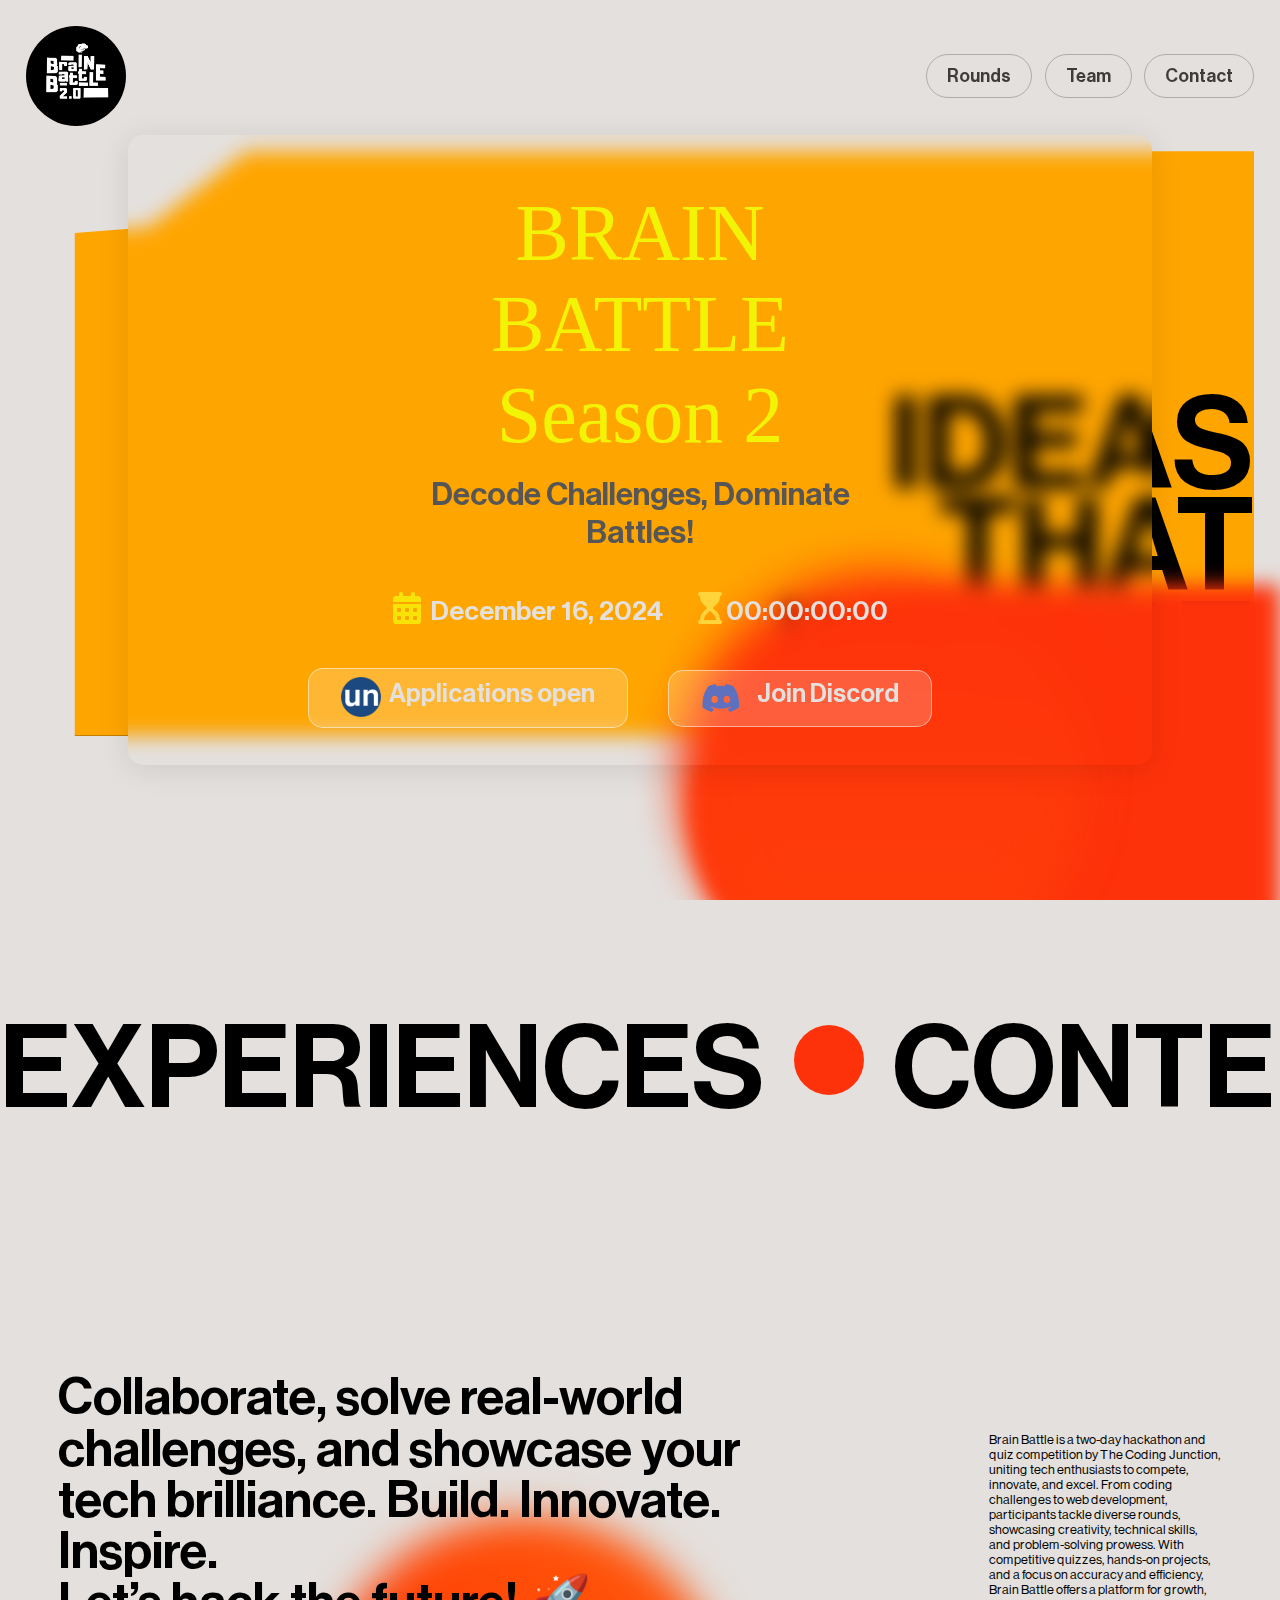
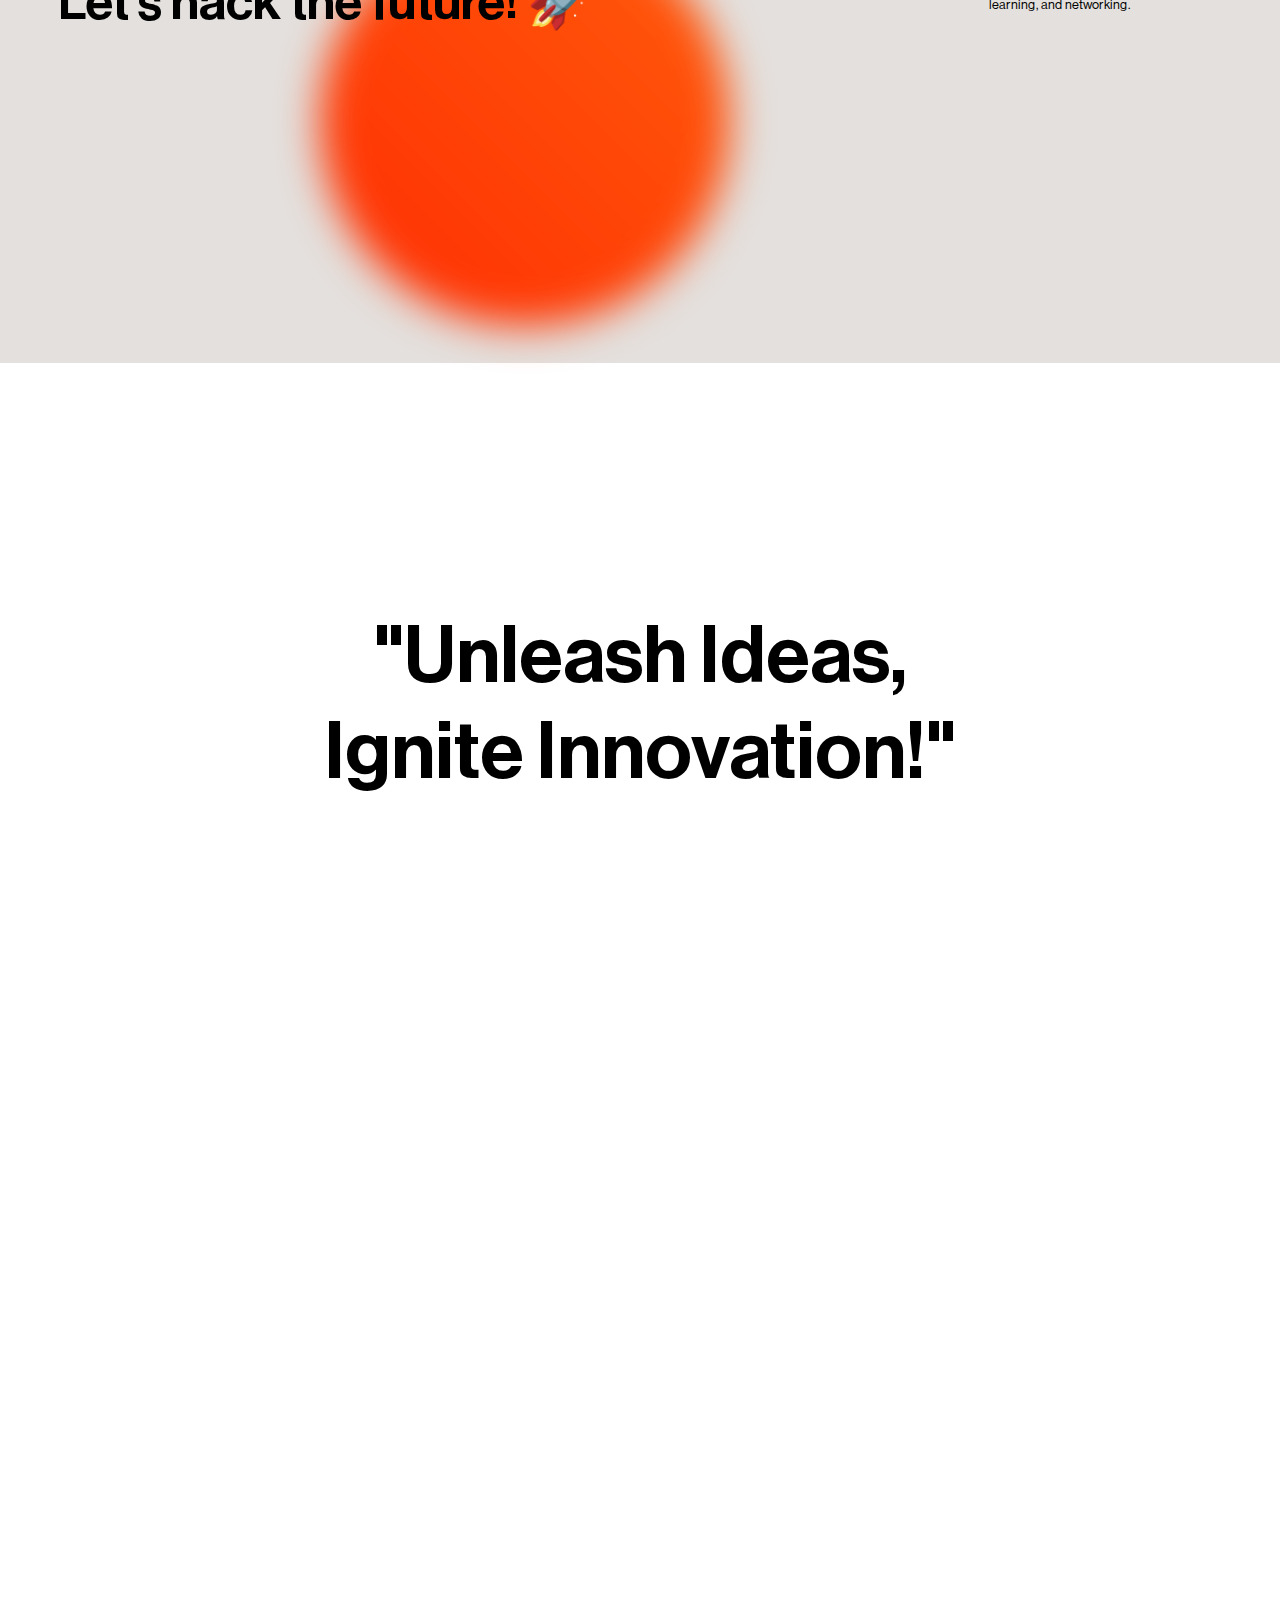
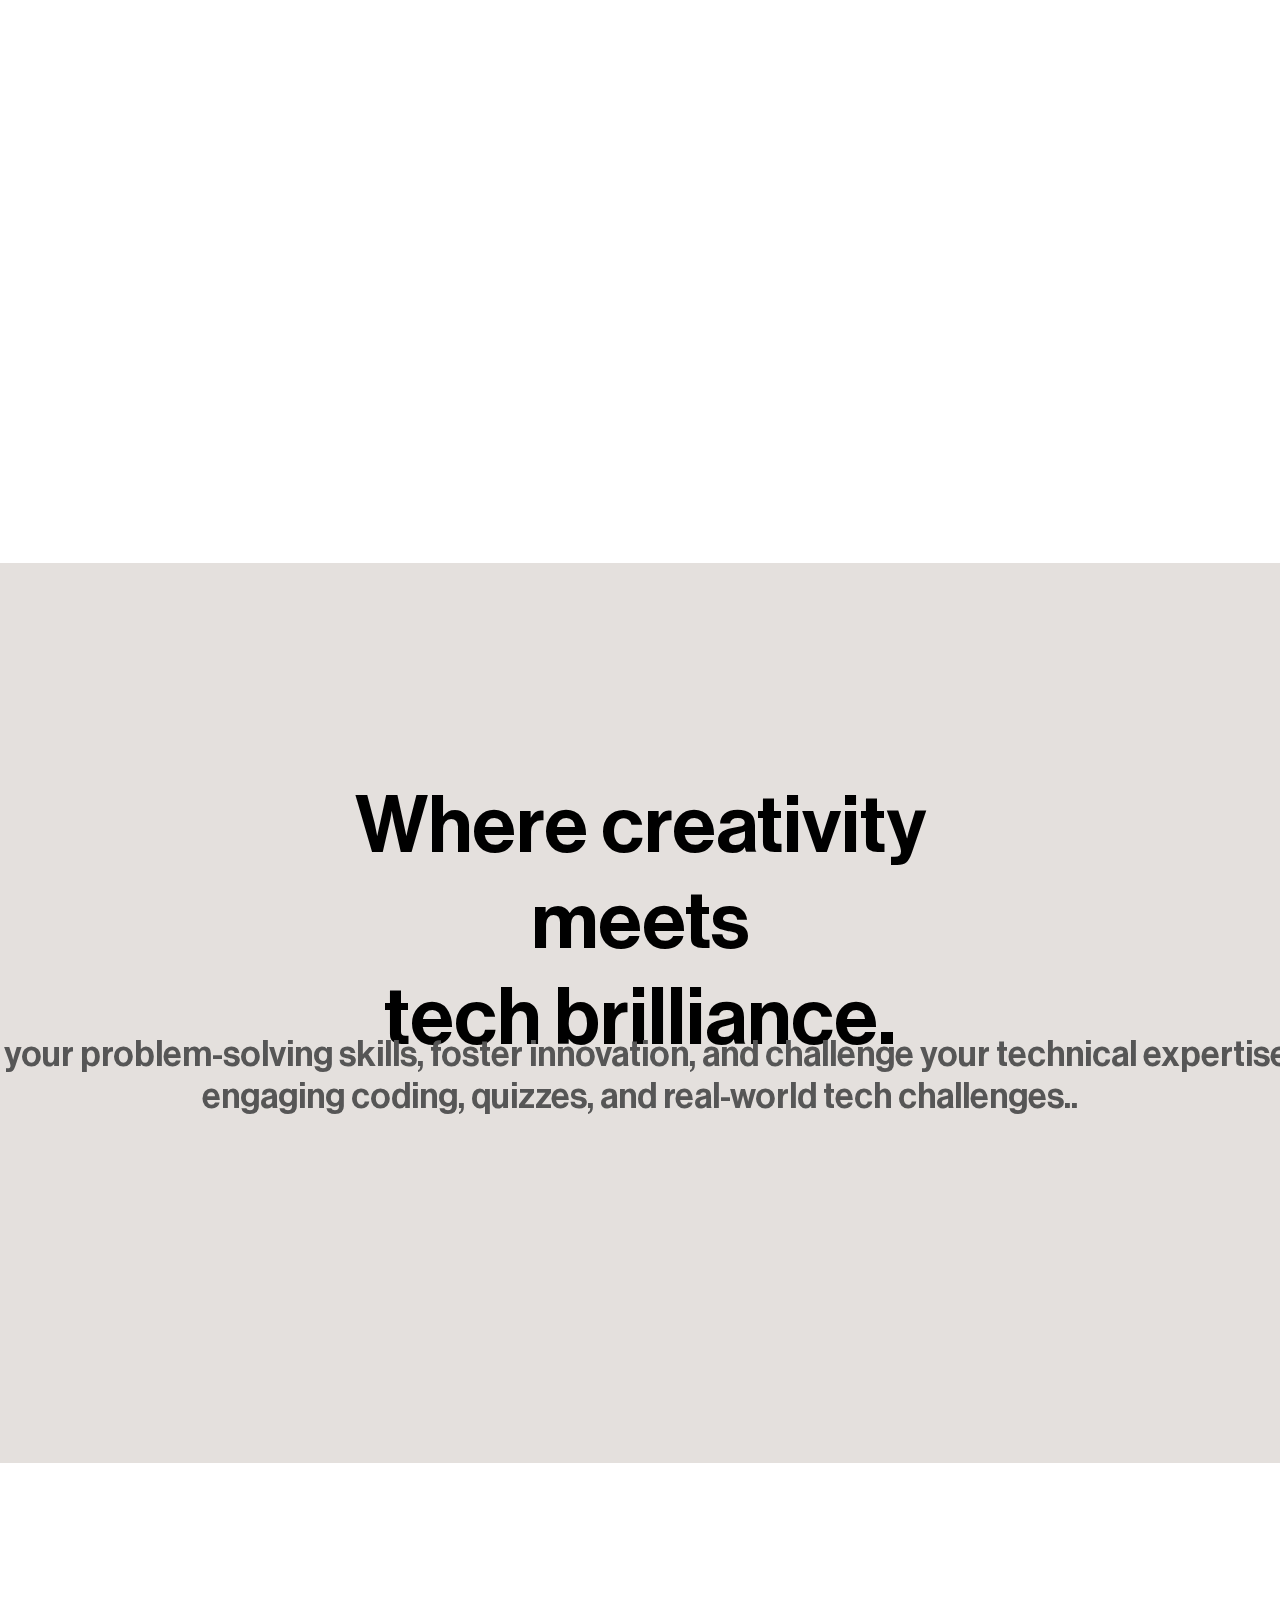
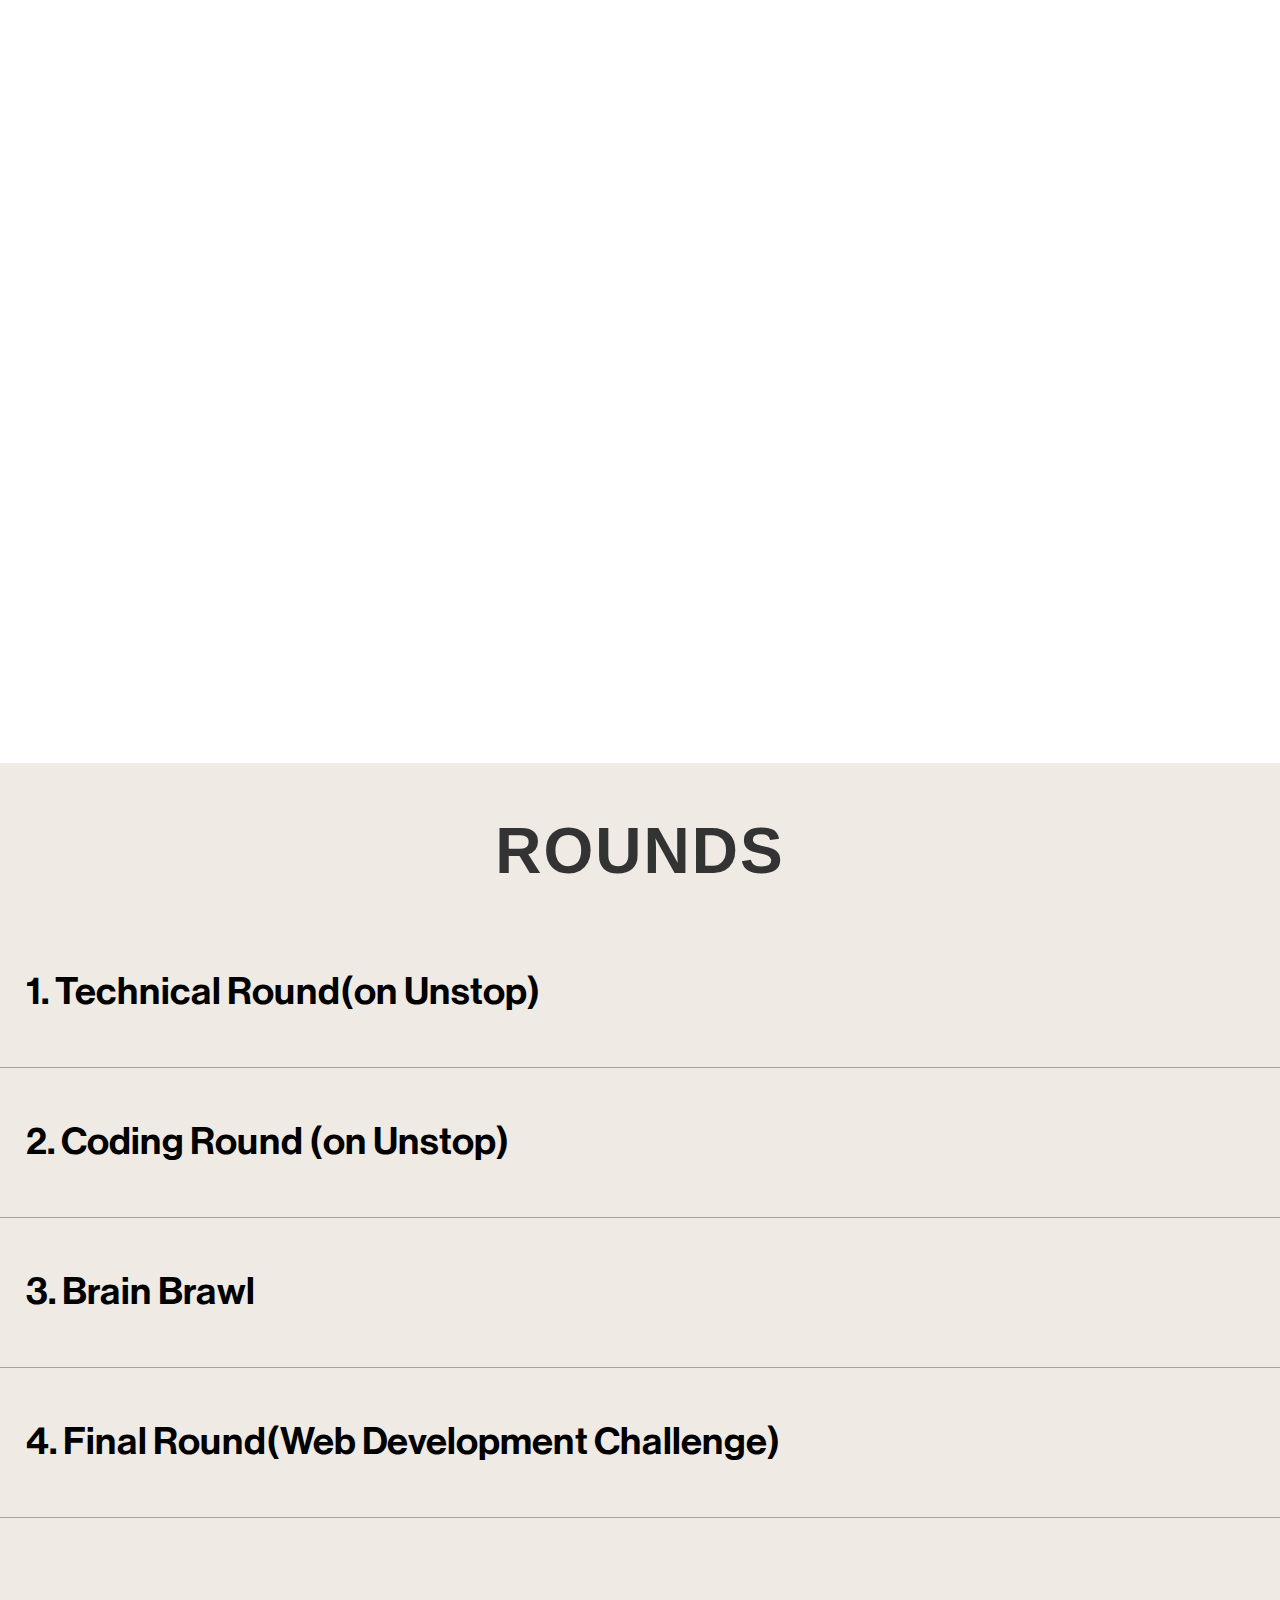
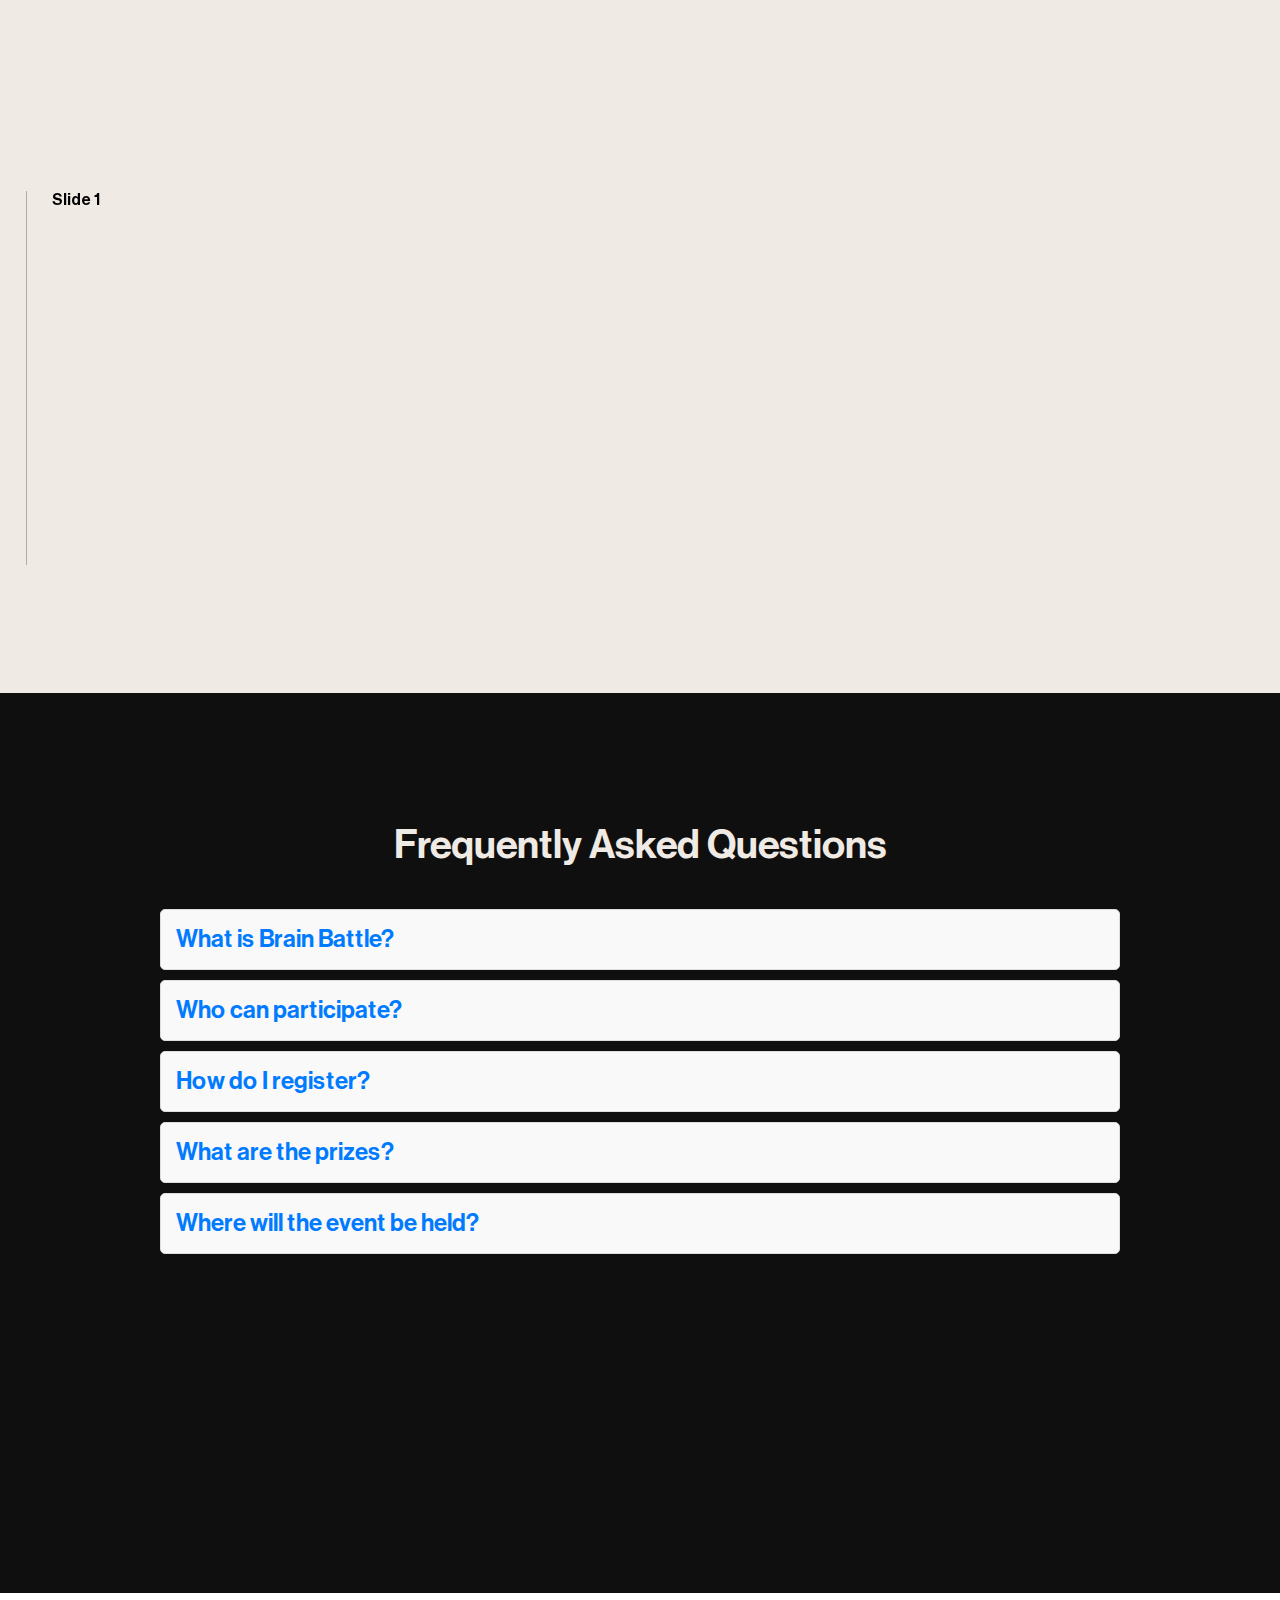
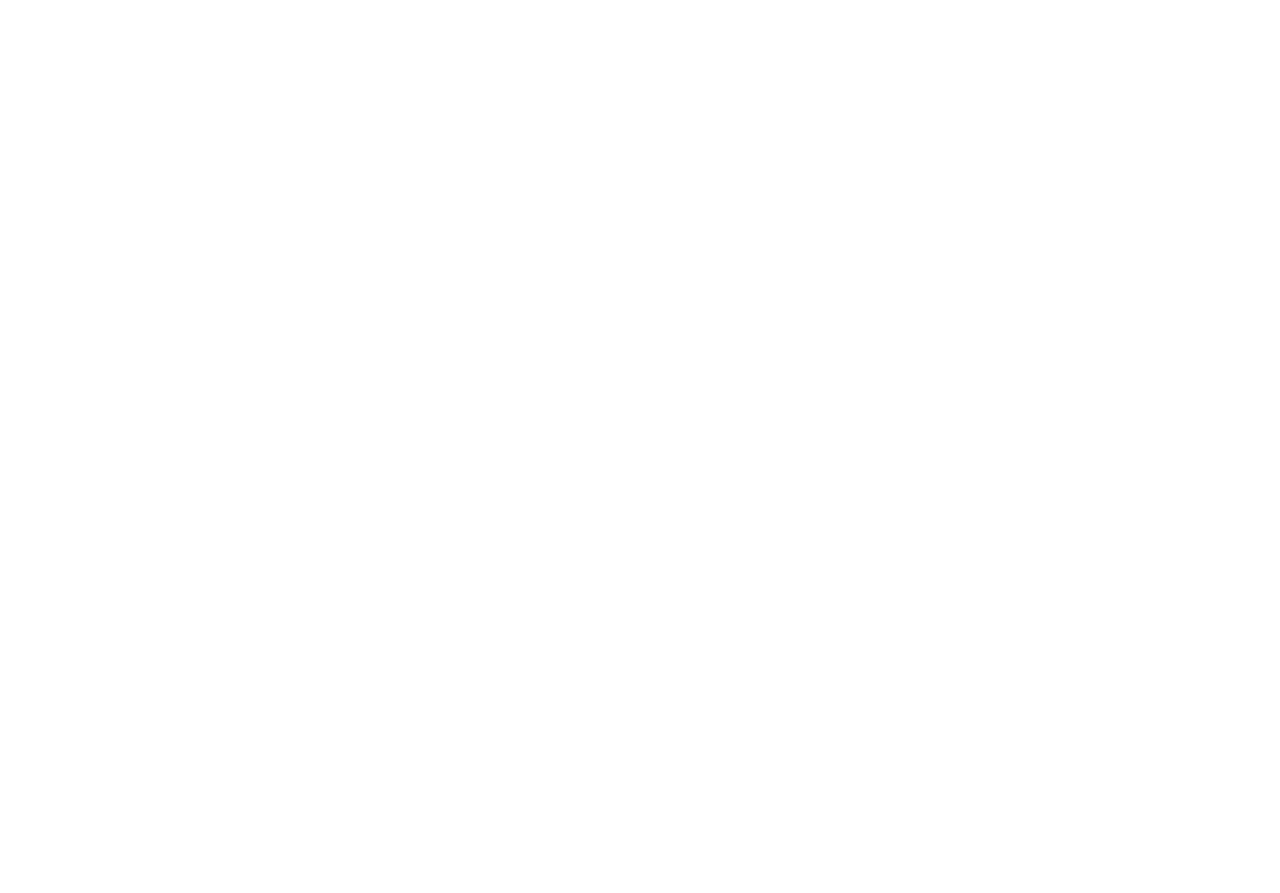
==== commit dfdc804f: "Modified" ====
--- a/index.html
+++ b/index.html
@@ -30,7 +30,7 @@
             <nav>
                 <img src="./brain battle logo.png" alt="" style="width: 100px; height: 100px; border-radius: 50%; cursor: pointer;">
                 <div id="nav-part2">
-                    <h4><a href="#">Tracks</a></h4>
+                    <h4><a href="#">Rounds</a></h4>
                     <h4><a href="#">Team</a></h4>
                     <h4><a href="#">Contact</a></h4>
                 </div>
@@ -81,6 +81,48 @@
 
     
     
+        
+        
+        <div id="page2">
+            <div id="moving-text">
+                <div class="con">
+                    <h1>EXPERIENCES</h1>
+                    <div id="gola"></div>
+                    <h1>CONTENT</h1>
+                    <div id="gola"></div>
+                    <h1>ENVIRONMENTS</h1>
+                    <div id="gola"></div>
+                </div>
+            <div class="con">
+                <h1>EXPERIENCES</h1>
+                <div id="gola"></div>
+                <h1>CONTENT</h1>
+                <div id="gola"></div>
+                <h1>ENVIRONMENTS</h1>
+                <div id="gola"></div>
+            </div>
+            <div class="con">
+                <h1>EXPERIENCES</h1>
+                <div id="gola"></div>
+                <h1>CONTENT</h1>
+                <div id="gola"></div>
+                <h1>ENVIRONMENTS</h1>
+                <div id="gola"></div>
+            </div>
+        </div>
+        <div id="page2-bottom">
+            <h1>Collaborate, solve real-world challenges, and showcase your tech brilliance. Build. Innovate. Inspire. <br> Let’s hack the future! 🚀</h1>
+            <div id="bottom-part2">
+                <img src="image.png"
+                alt="">
+                <p>Brain Battle is a two-day hackathon and quiz competition by The Coding Junction, uniting tech enthusiasts to compete, innovate, and excel. From coding challenges to web development, participants tackle diverse rounds, showcasing creativity, technical skills, and problem-solving prowess. With competitive quizzes, hands-on projects, and a focus on accuracy and efficiency, Brain Battle offers a platform for growth, learning, and networking.</p>
+            </div>
+        </div>
+        <div id="gooey">
+            
+        </div>
+    </div>
+    
     <div id="part">
         <h1>"Unleash Ideas, <br>Ignite Innovation!"</h1>
         <canvas></canvas>
@@ -91,47 +133,8 @@
         <h4> Enhance your problem-solving skills, foster innovation, and challenge your technical expertise through <br>engaging coding, quizzes, and real-world tech challenges..</h4>
     </div>
     <div id="part3"></div>
-   
-
-    <div id="page2">
-        <div id="moving-text">
-            <div class="con">
-                <h1>EXPERIENCES</h1>
-                <div id="gola"></div>
-                <h1>CONTENT</h1>
-                <div id="gola"></div>
-                <h1>ENVIRONMENTS</h1>
-                <div id="gola"></div>
-            </div>
-            <div class="con">
-                <h1>EXPERIENCES</h1>
-                <div id="gola"></div>
-                <h1>CONTENT</h1>
-                <div id="gola"></div>
-                <h1>ENVIRONMENTS</h1>
-                <div id="gola"></div>
-            </div>
-            <div class="con">
-                <h1>EXPERIENCES</h1>
-                <div id="gola"></div>
-                <h1>CONTENT</h1>
-                <div id="gola"></div>
-                <h1>ENVIRONMENTS</h1>
-                <div id="gola"></div>
-            </div>
-        </div>
-        <div id="page2-bottom">
-            <h1>Collaborate, solve real-world challenges, and showcase your tech brilliance. Build. Innovate. Inspire. <br> Let’s hack the future! 🚀</h1>
-            <div id="bottom-part2">
-                <img src="https://uploads-ssl.webflow.com/64d3dd9edfb41666c35b15b7/64d3dd9edfb41666c35b15d1_Holding_thumb-p-500.jpg"
-                    alt="">
-                <p>Brain Battle is a two-day hackathon and quiz competition by The Coding Junction, uniting tech enthusiasts to compete, innovate, and excel. From coding challenges to web development, participants tackle diverse rounds, showcasing creativity, technical skills, and problem-solving prowess. With competitive quizzes, hands-on projects, and a focus on accuracy and efficiency, Brain Battle offers a platform for growth, learning, and networking.</p>
-            </div>
-        </div>
-        <div id="gooey">
-
-        </div>
-    </div>
+
+
     <div id="page3">
         <h1>Rounds</h1>
         <div id="elem-container">
--- a/style.css
+++ b/style.css
@@ -54,7 +54,7 @@
 #page1 {
     min-height: 100vh;
     width: 100%;
-    background-color: #EFEAE3;
+    background-color: #E4E0DD;
     position: relative;
     padding: 0 2vw;
 }
@@ -131,6 +131,7 @@
     justify-content: space-between;
     border-bottom: 1px solid #0000003c;
     padding-bottom: 2.5vw;
+    clip-path: polygon(18% 0, 100% 0, 100% 43%, 100% 100%, 68% 100%, 32% 100%, 4% 100%, 4% 14%, 10% 13%);
 }
 
 #left h3 {
@@ -294,7 +295,7 @@
     position: relative;
     height: 100vh;
     width: 100vw;
-    background-color: #E5E1DC;
+    background-color: #E4E0DD;
 }
 
 #part1>h1 {
@@ -407,7 +408,7 @@
 #page2 {
     min-height: 100vh;
     width: 100%;
-    background-color: #EFEAE3;
+    background-color: #E4E0DD;
     padding: 8vw 0;
     position: relative;
 }
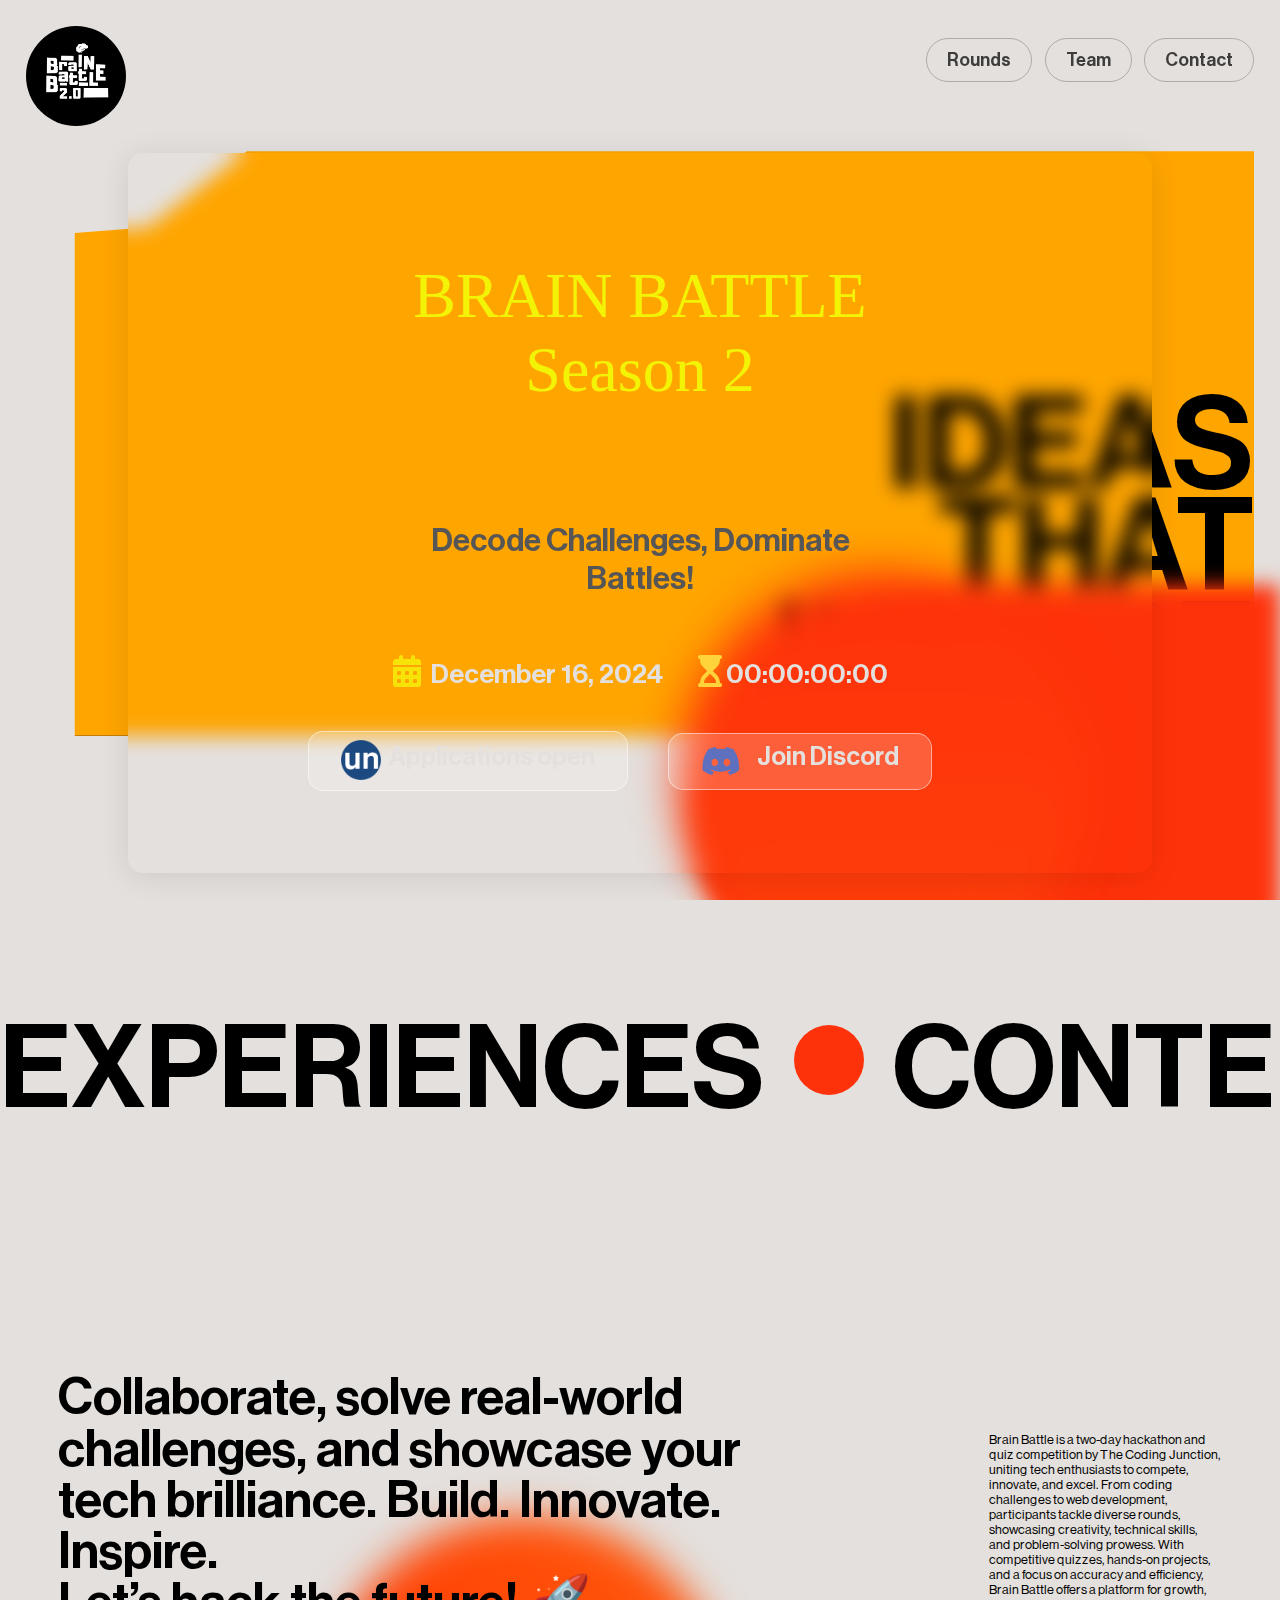
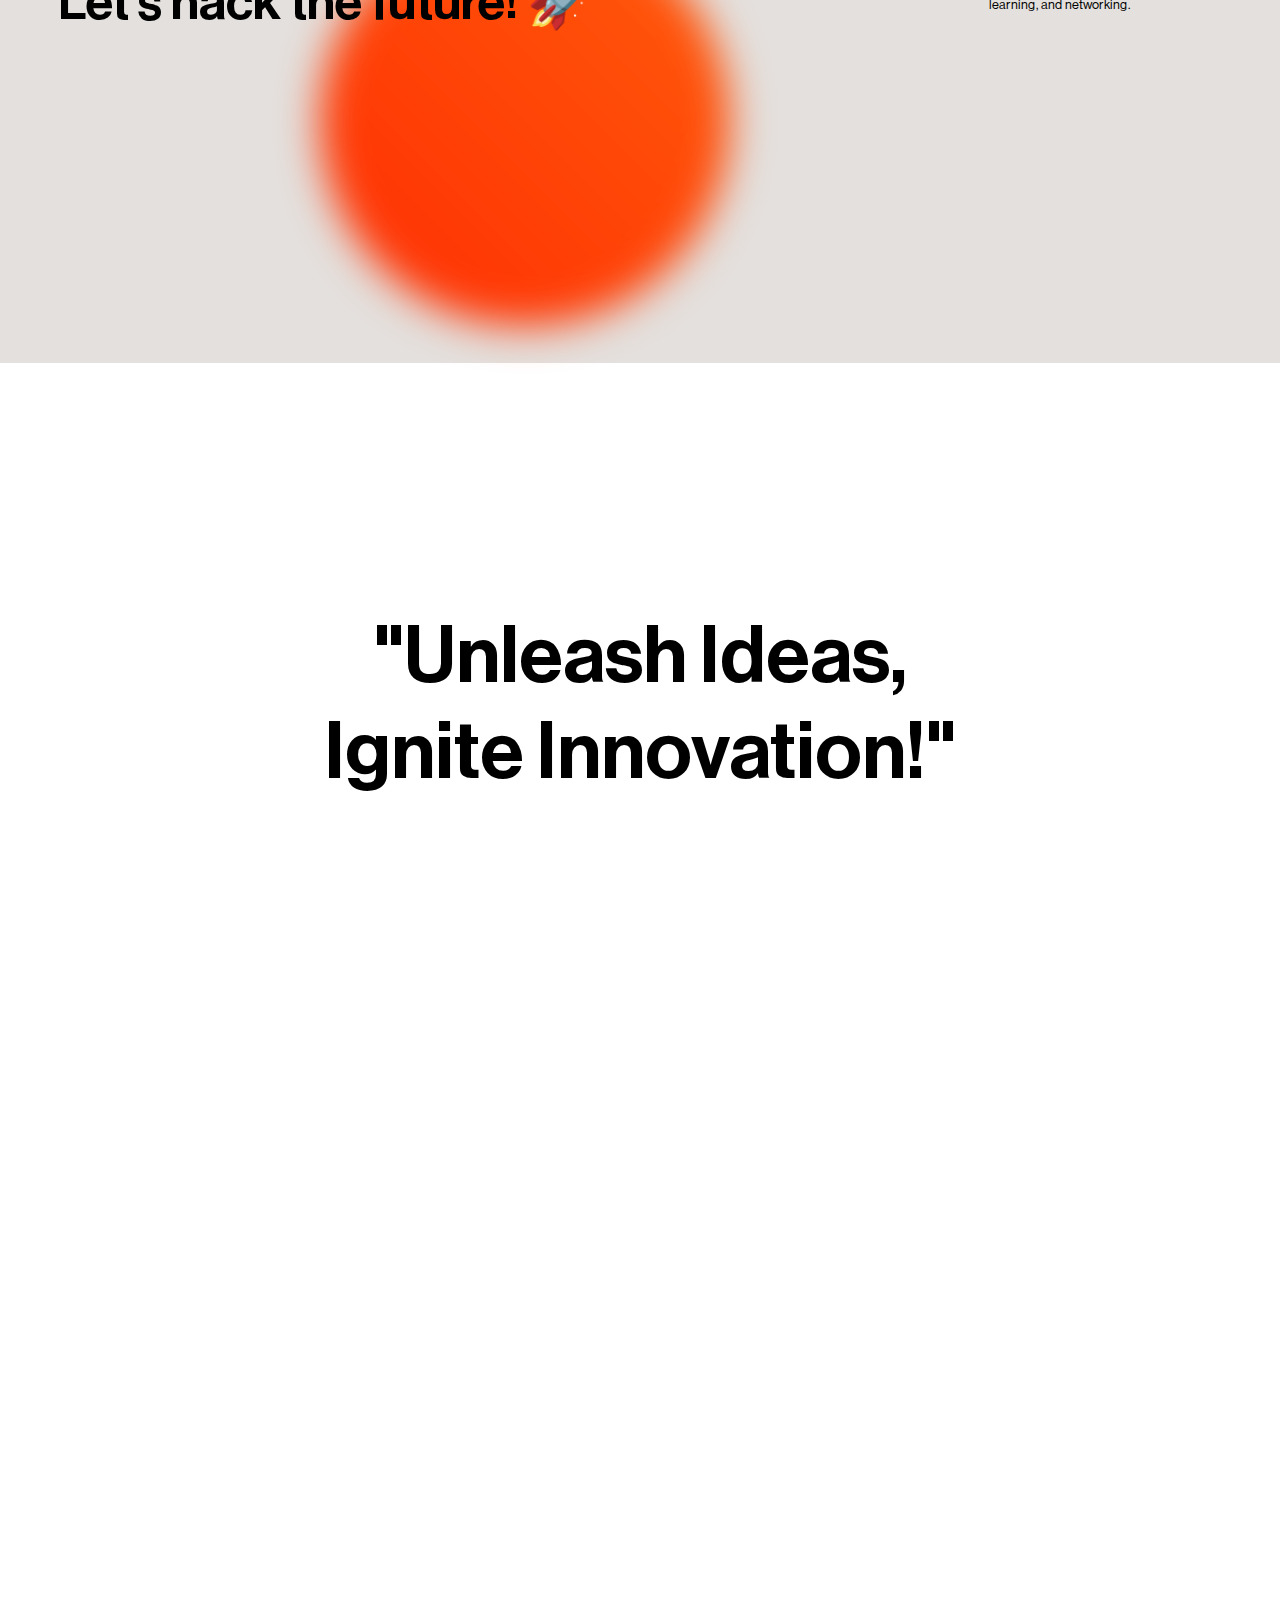
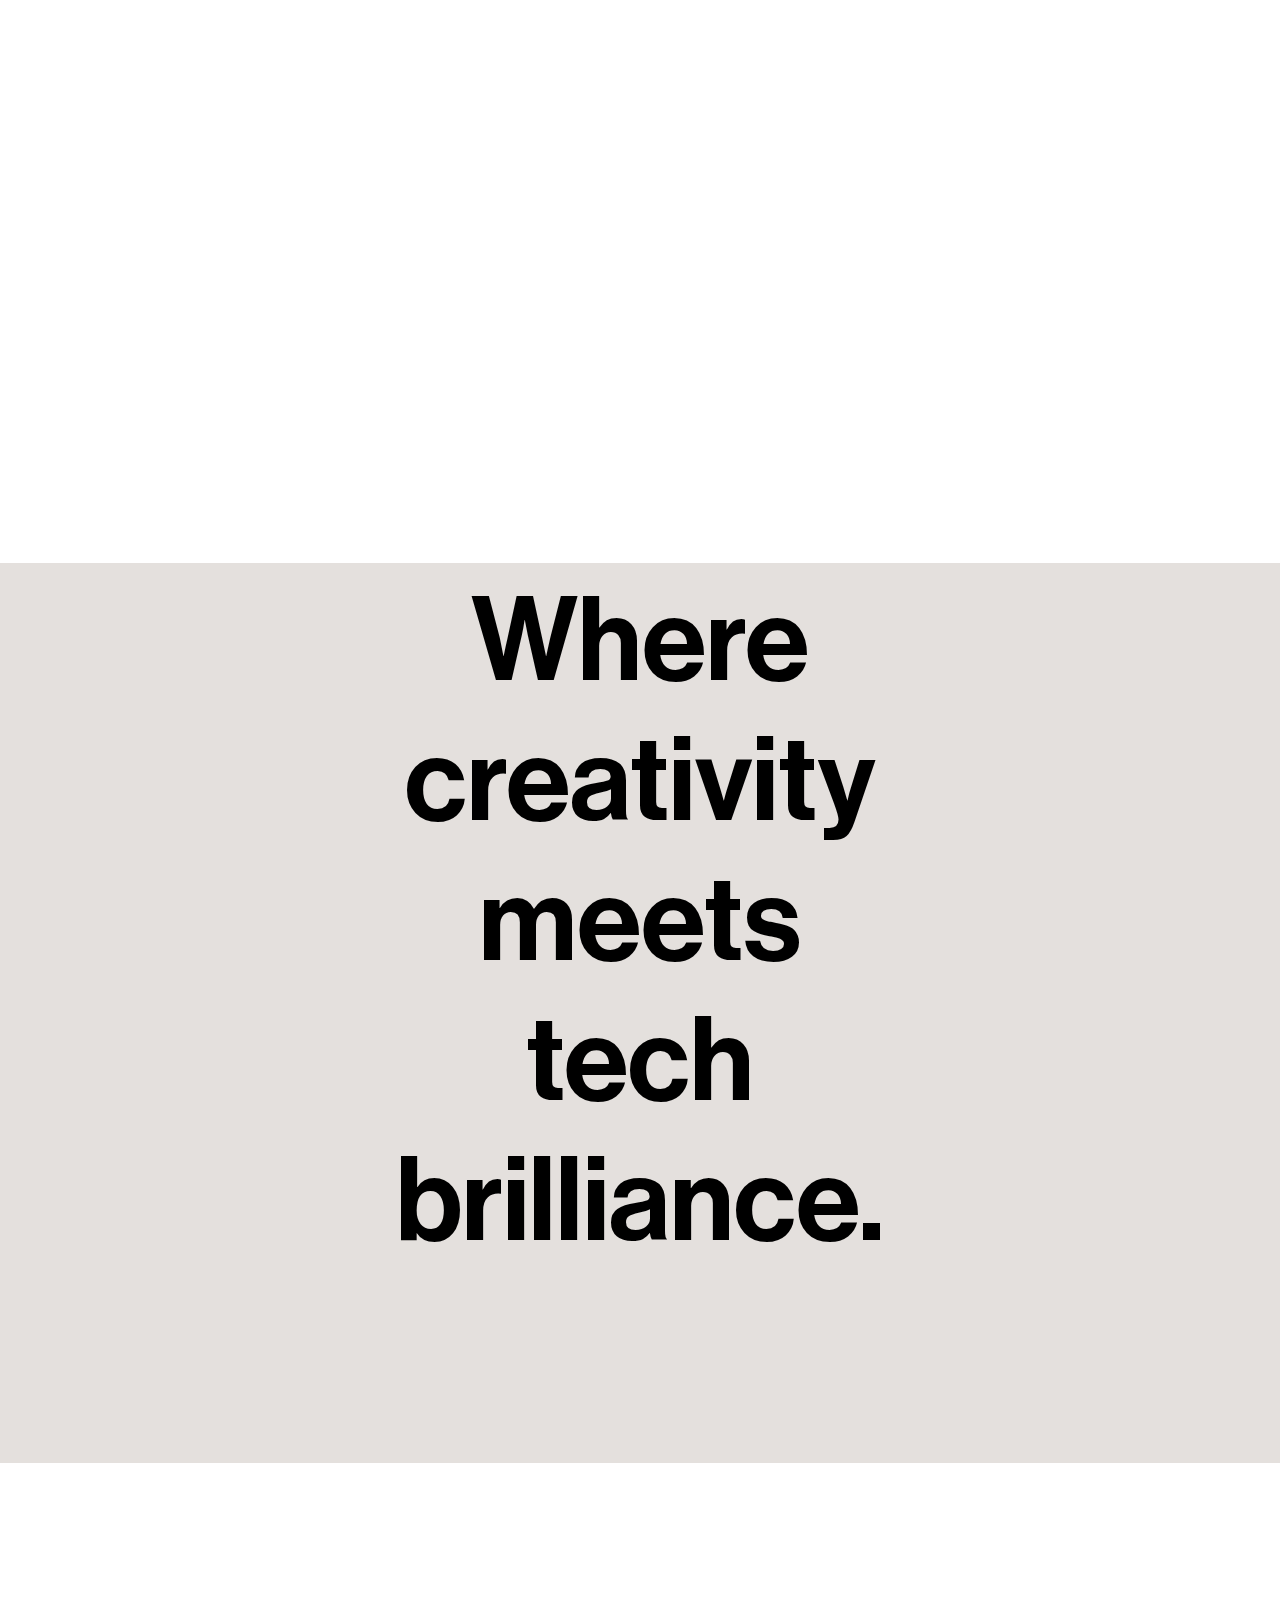
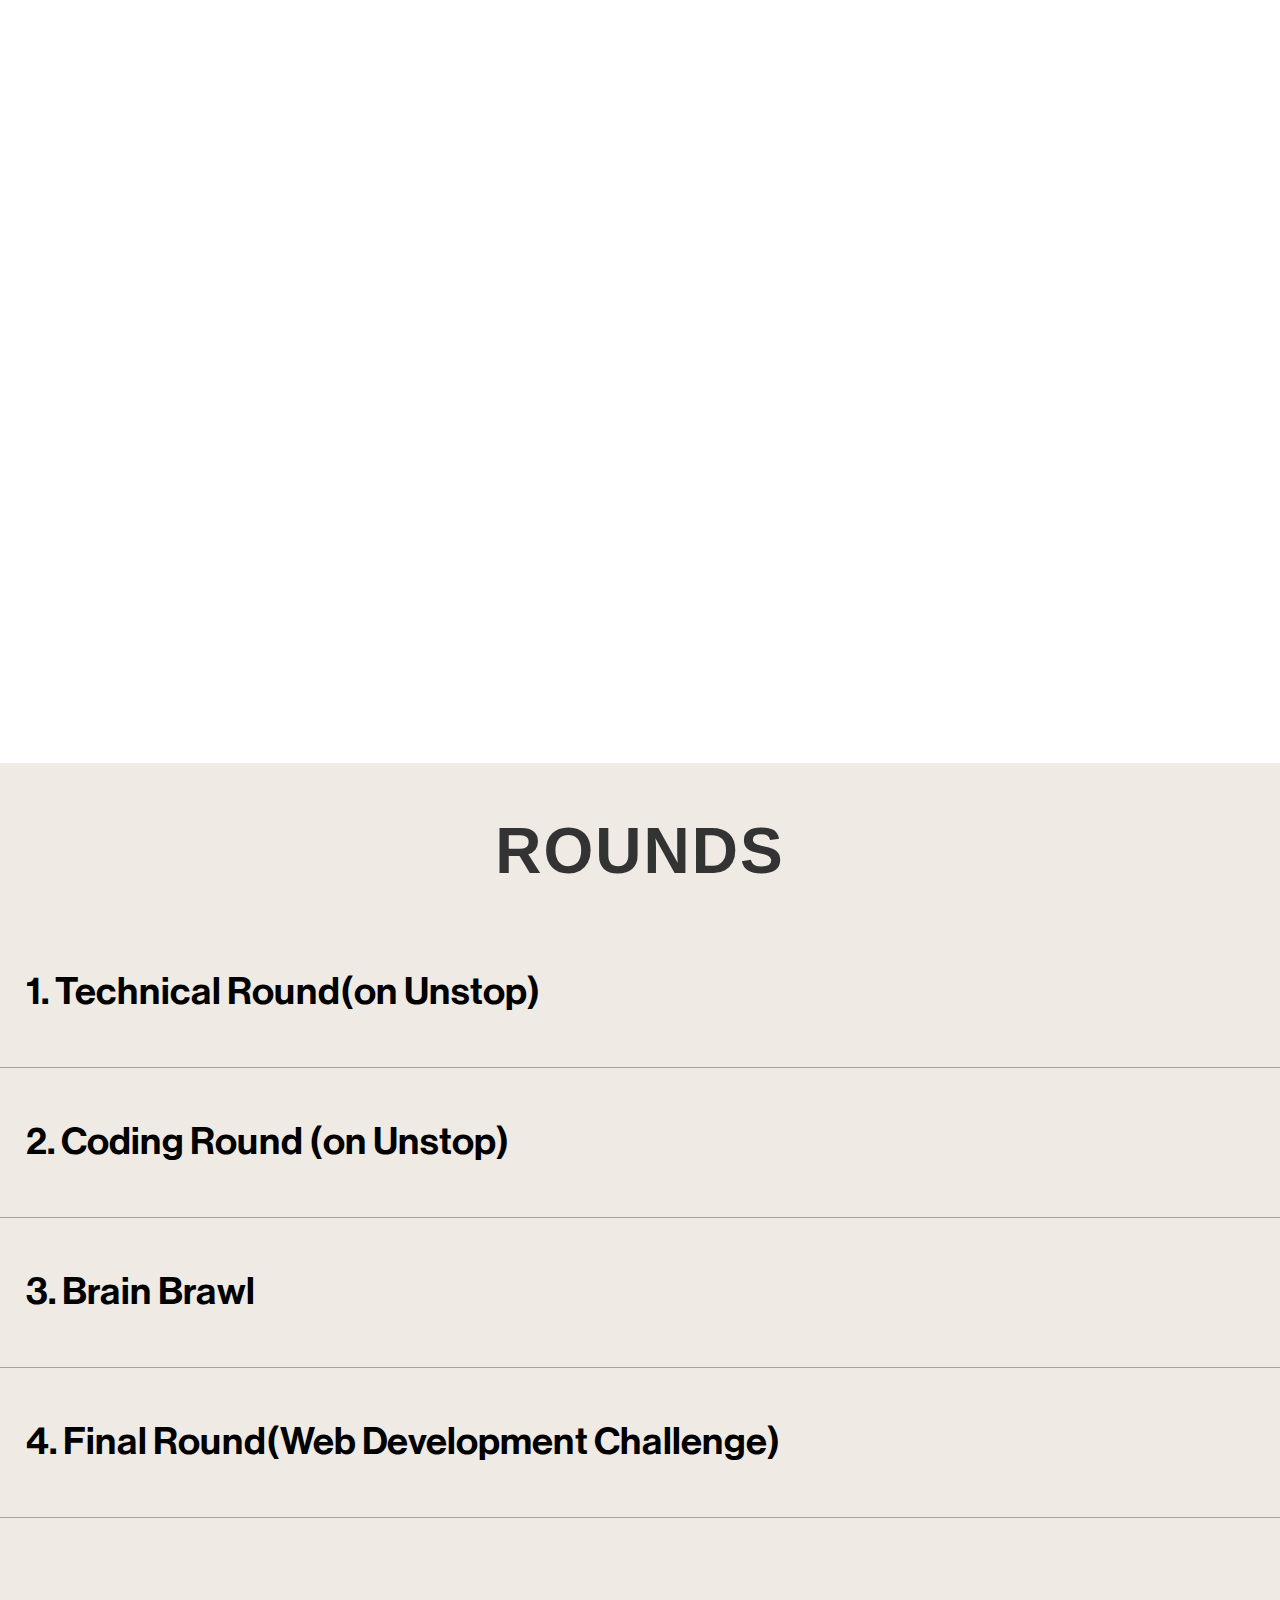
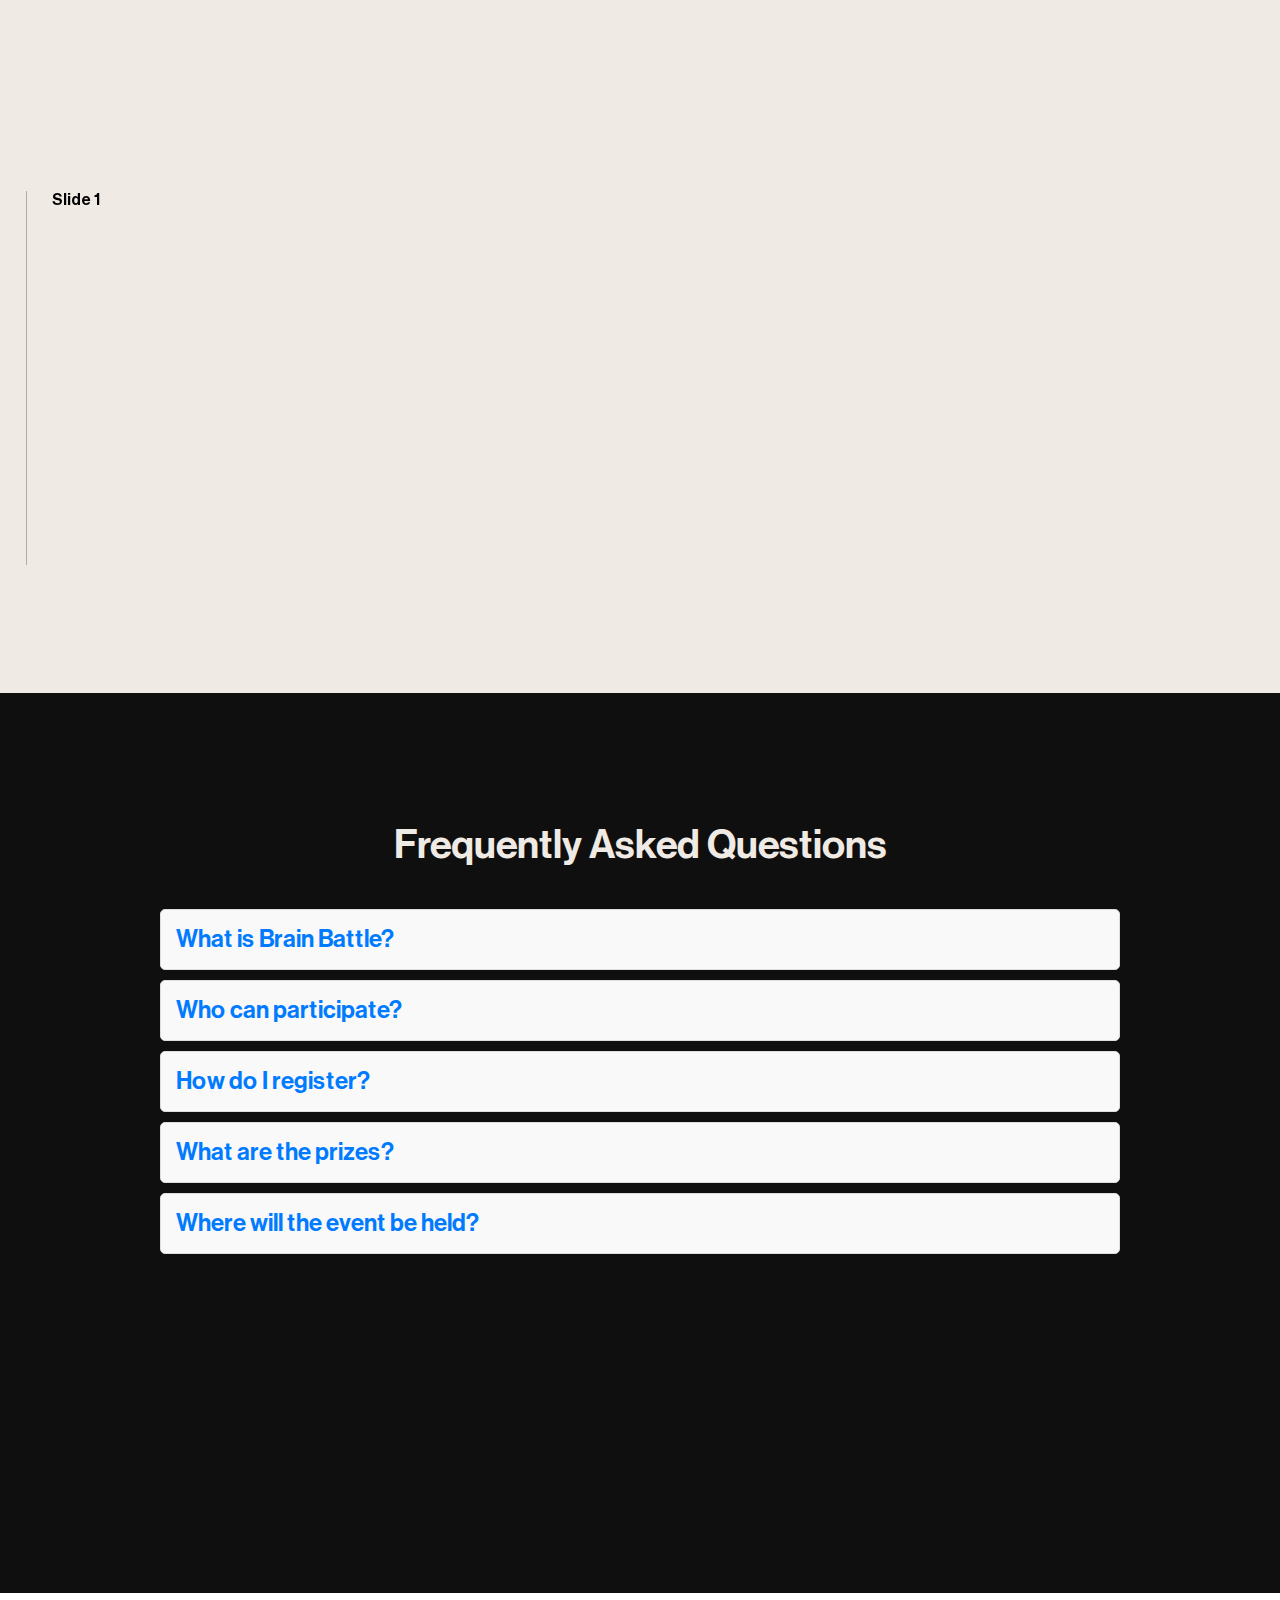
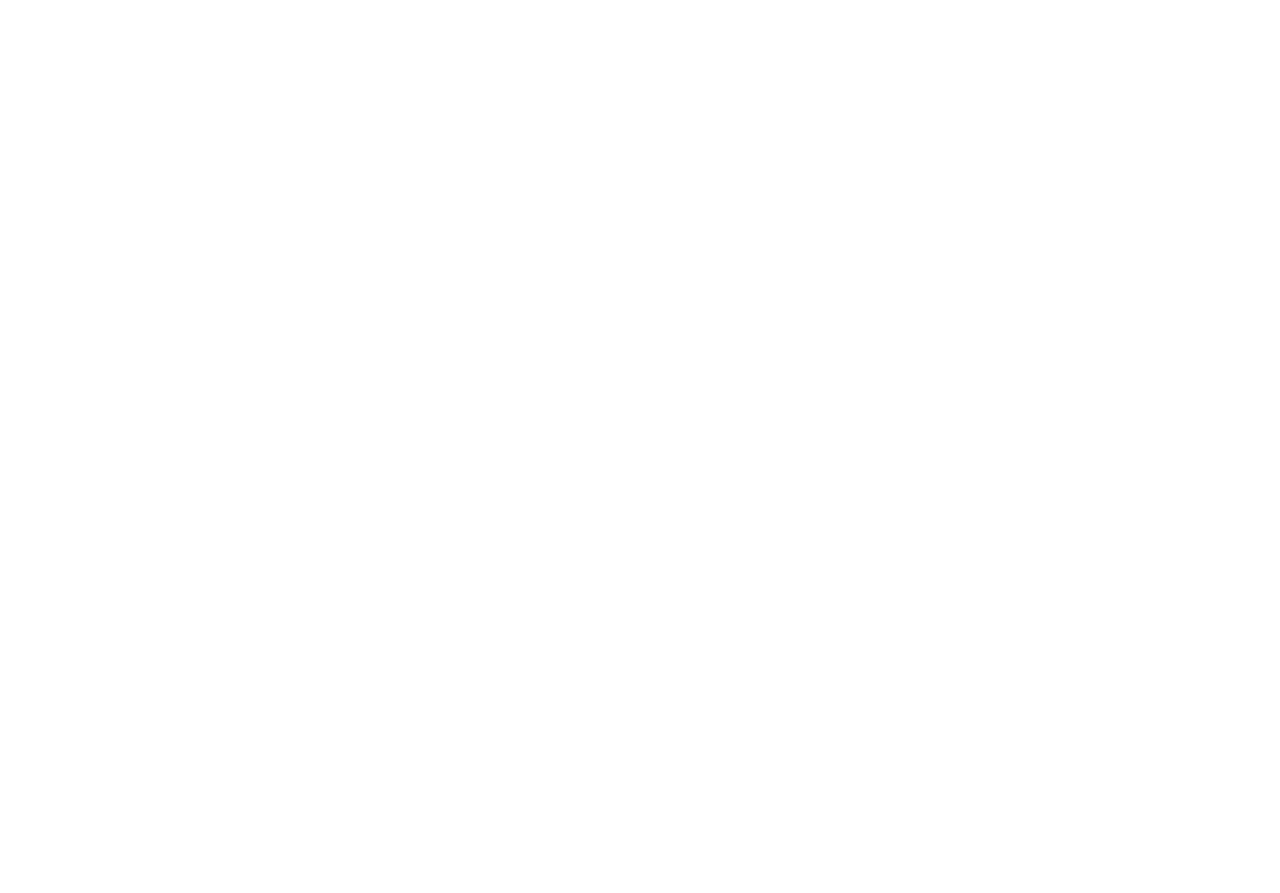
==== commit e988da53: "responsiveness" ====
--- a/index.html
+++ b/index.html
@@ -130,7 +130,6 @@
     <div id="part2"></div>
     <div id="part1">
         <h1>Where creativity meets <br> tech brilliance.</h1>
-        <h4> Enhance your problem-solving skills, foster innovation, and challenge your technical expertise through <br>engaging coding, quizzes, and real-world tech challenges..</h4>
     </div>
     <div id="part3"></div>
 
--- a/style.css
+++ b/style.css
@@ -74,6 +74,7 @@
     display: flex;
     align-items: center;
     gap: 1vw;
+    margin-bottom: 2rem;
 }
 
 #nav-part2 h4 {
@@ -146,51 +147,61 @@
     line-height: 8vw;
 }
 
-#banner
-{
-    /* background-color: black; */
+#banner {
     border-radius: 15px; /* Rounded corners */
     backdrop-filter: blur(10px); /* Frosted glass effect */
-    padding: 20px; /* Padding around the text */
+    padding: 5% 2%; /* Responsive padding */
     text-align: center; 
     box-shadow: 0 4px 30px rgba(0, 0, 0, 0.1); /* Subtle shadow */
     color: black; /* Text color */
     position: absolute; /* Position absolute to allow centering */
-    top: 50%; /* Center vertically */
+    top: 57%; /* Center vertically */
     left: 50%; /* Center horizontally */
     transform: translate(-50%, -50%); /* Center using transform */
-    height: 70vh; /* Set height of hero section */
+    height: 80vh; /* Set height of hero section */
     width: 80vw; /* Set width of hero section */
     display: flex; /* Use flexbox for centering */
     flex-direction: column; /* Stack items vertically */
     justify-content: center; /* Center vertically */
     align-items: center; 
-    /* clip-path: polygon(0% 15%, 15% 15%, 28% 0, 85% 0%, 100% 0, 100% 15%, 100% 85%, 83% 88%, 72% 100%, 15% 100%, 0 100%, 0% 85%); */
-}
-#banner>h1
-{
-    font-size: 5rem;
+}
+
+#banner > h1 {
+    font-size: 5vw; /* Responsive font size */
     position: absolute;
     z-index: 99;
     color: #f3f306;
     text-align: center;
-    top: 30%;
+    top: 25%; /* Adjust top position based on viewport */
     left: 50%;
     font-family: "Roboto", serif;
     font-weight: 400;
     transform: translate(-50%, -50%);
 }
-#banner>h4{
-    font-size: 2rem;
+
+#banner > h4 {
+    font-size: 2.5vw; /* Responsive font size */
     position: absolute;
     text-align: center;
-    margin-top: 2rem;
-    top: 55%;
+    margin-top: 2.5rem;
+    top: 51%; /* Adjust top position based on viewport */
+    margin-bottom: 4rem;
     font-weight: 400;
     left: 50%;
     transform: translate(-50%, -50%);
     z-index: 99;
     color: #565656;
+}
+@media (max-width: 600px) {
+    #banner > h1 {
+        font-size: 8vw; /* Larger font size for smaller screens */
+        top: 25%; /* Adjust top position */
+    }
+
+    #banner > h4 {
+        font-size: 4vw; /* Larger font size for smaller screens */
+        top: 50%; /* Adjust top position */
+    }
 }
 #event-info {
     margin-top: 40vh; 
@@ -305,22 +316,10 @@
     top: 40%;
     transform: translate(-50%, -50%);
     text-align: center;
-    font-size: 80px;
+    font-size: 13vh;
     font-weight: 500;
 }
 
-#part1>h4 {
-    position: absolute;
-    left: 50%;
-    top: 57%;
-    transform: translate(-50%, -50%);
-    text-align: center;
-    font-size: 35px;
-    font-weight: 400;
-    white-space: nowrap;
-    color: #565656;
-    z-index: 99;
-}
 
 #part2 {
     position: relative;
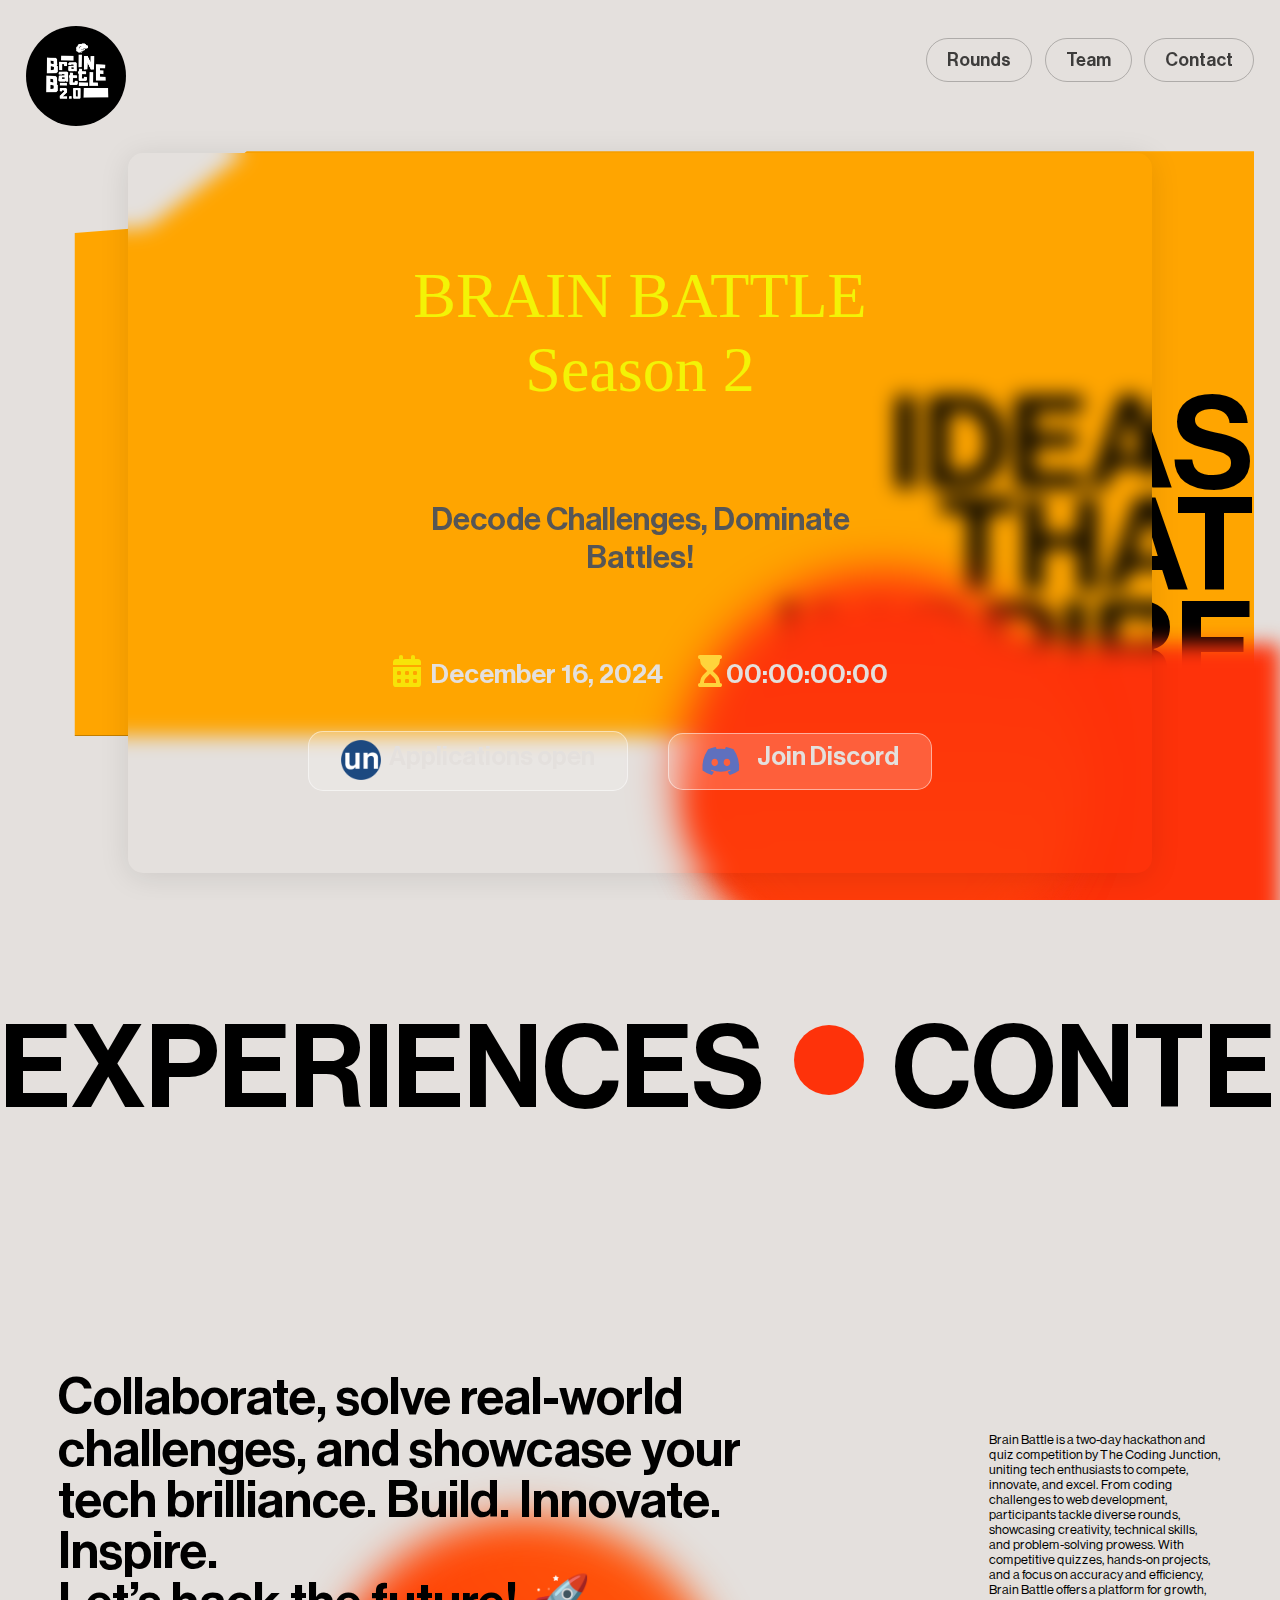
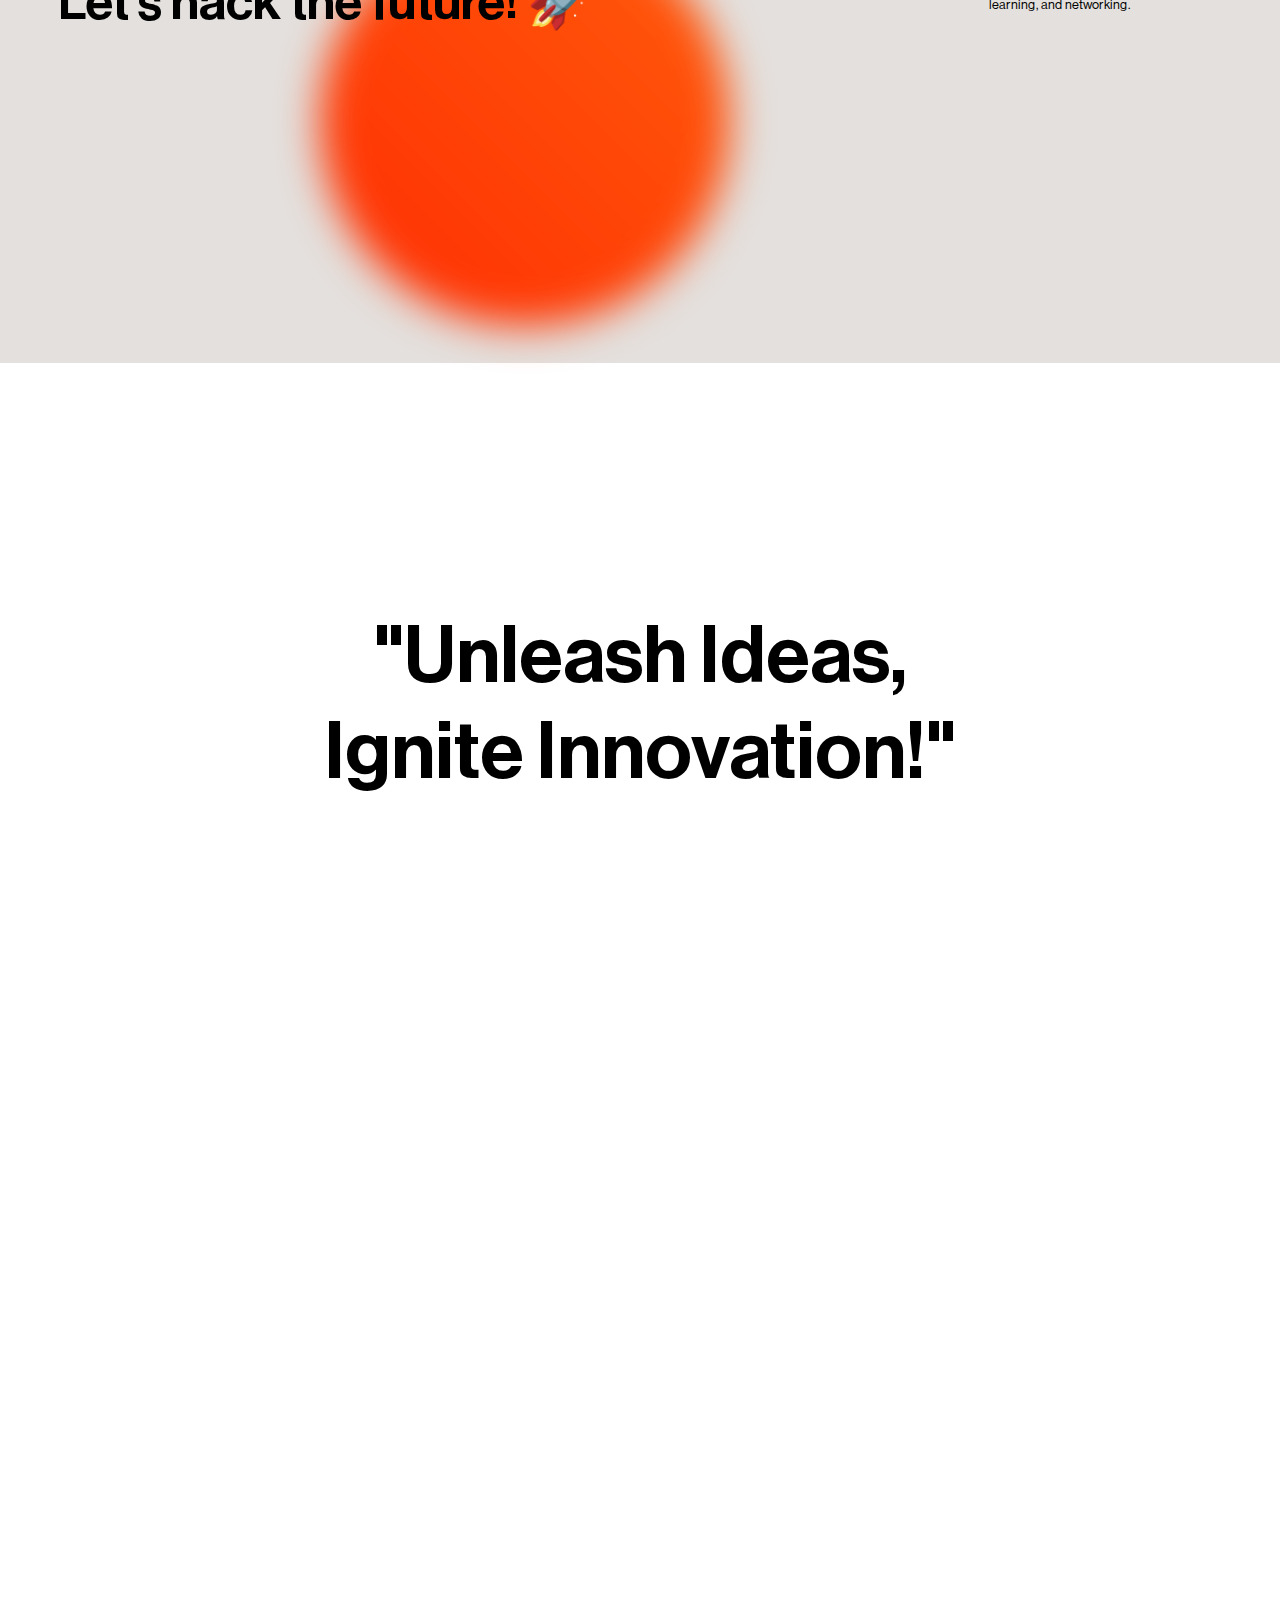
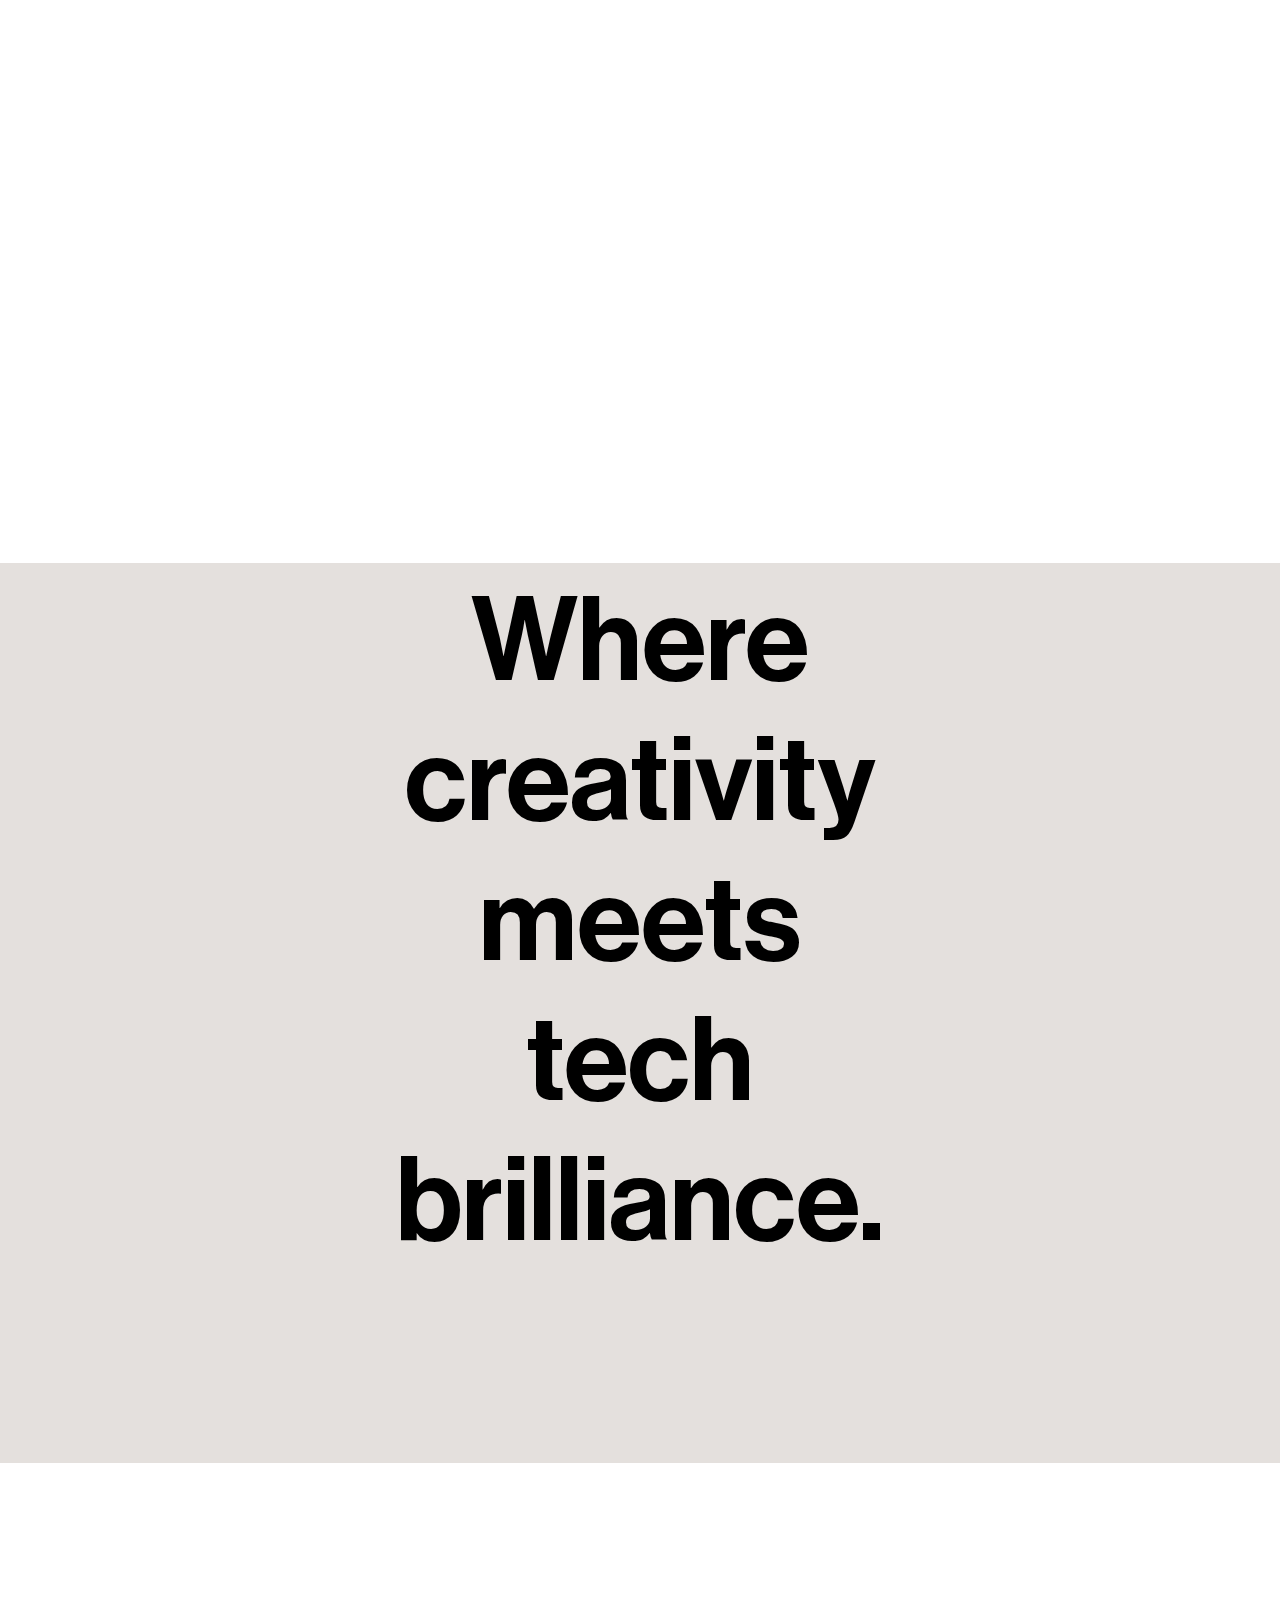
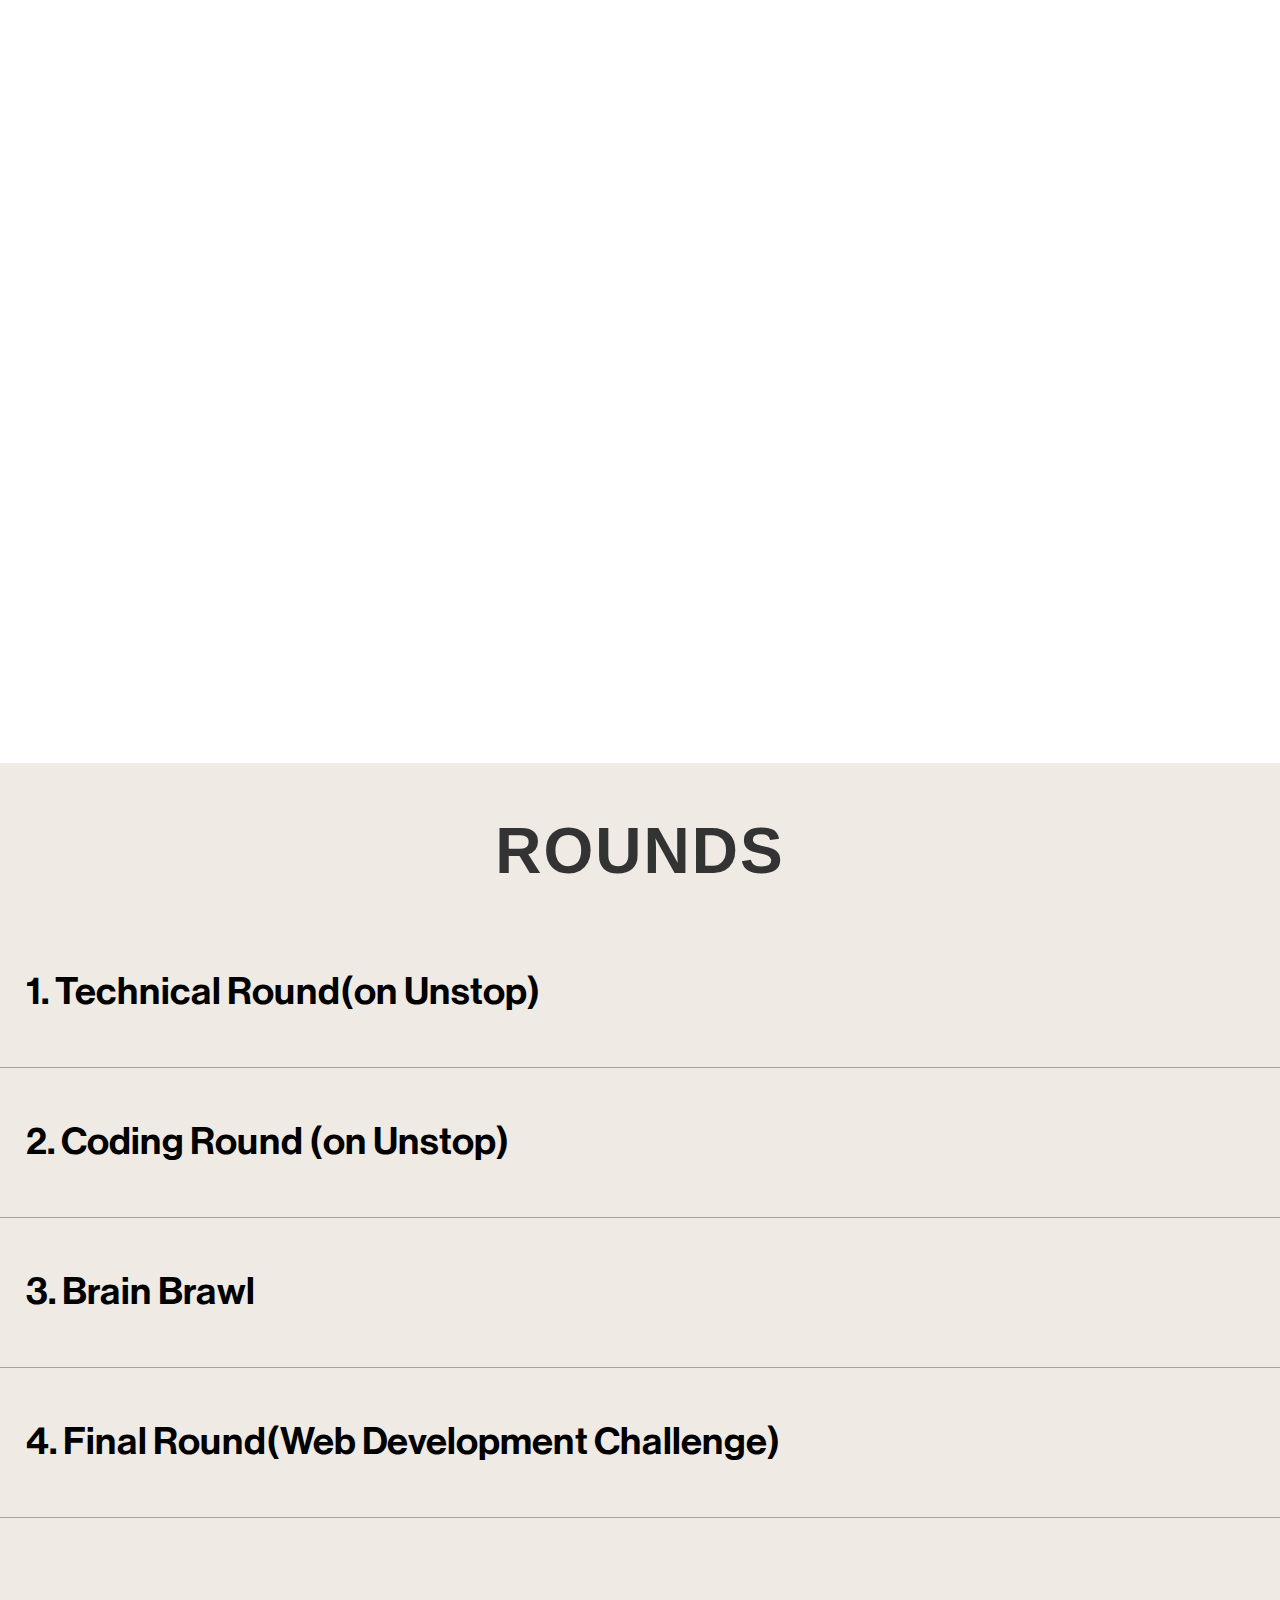
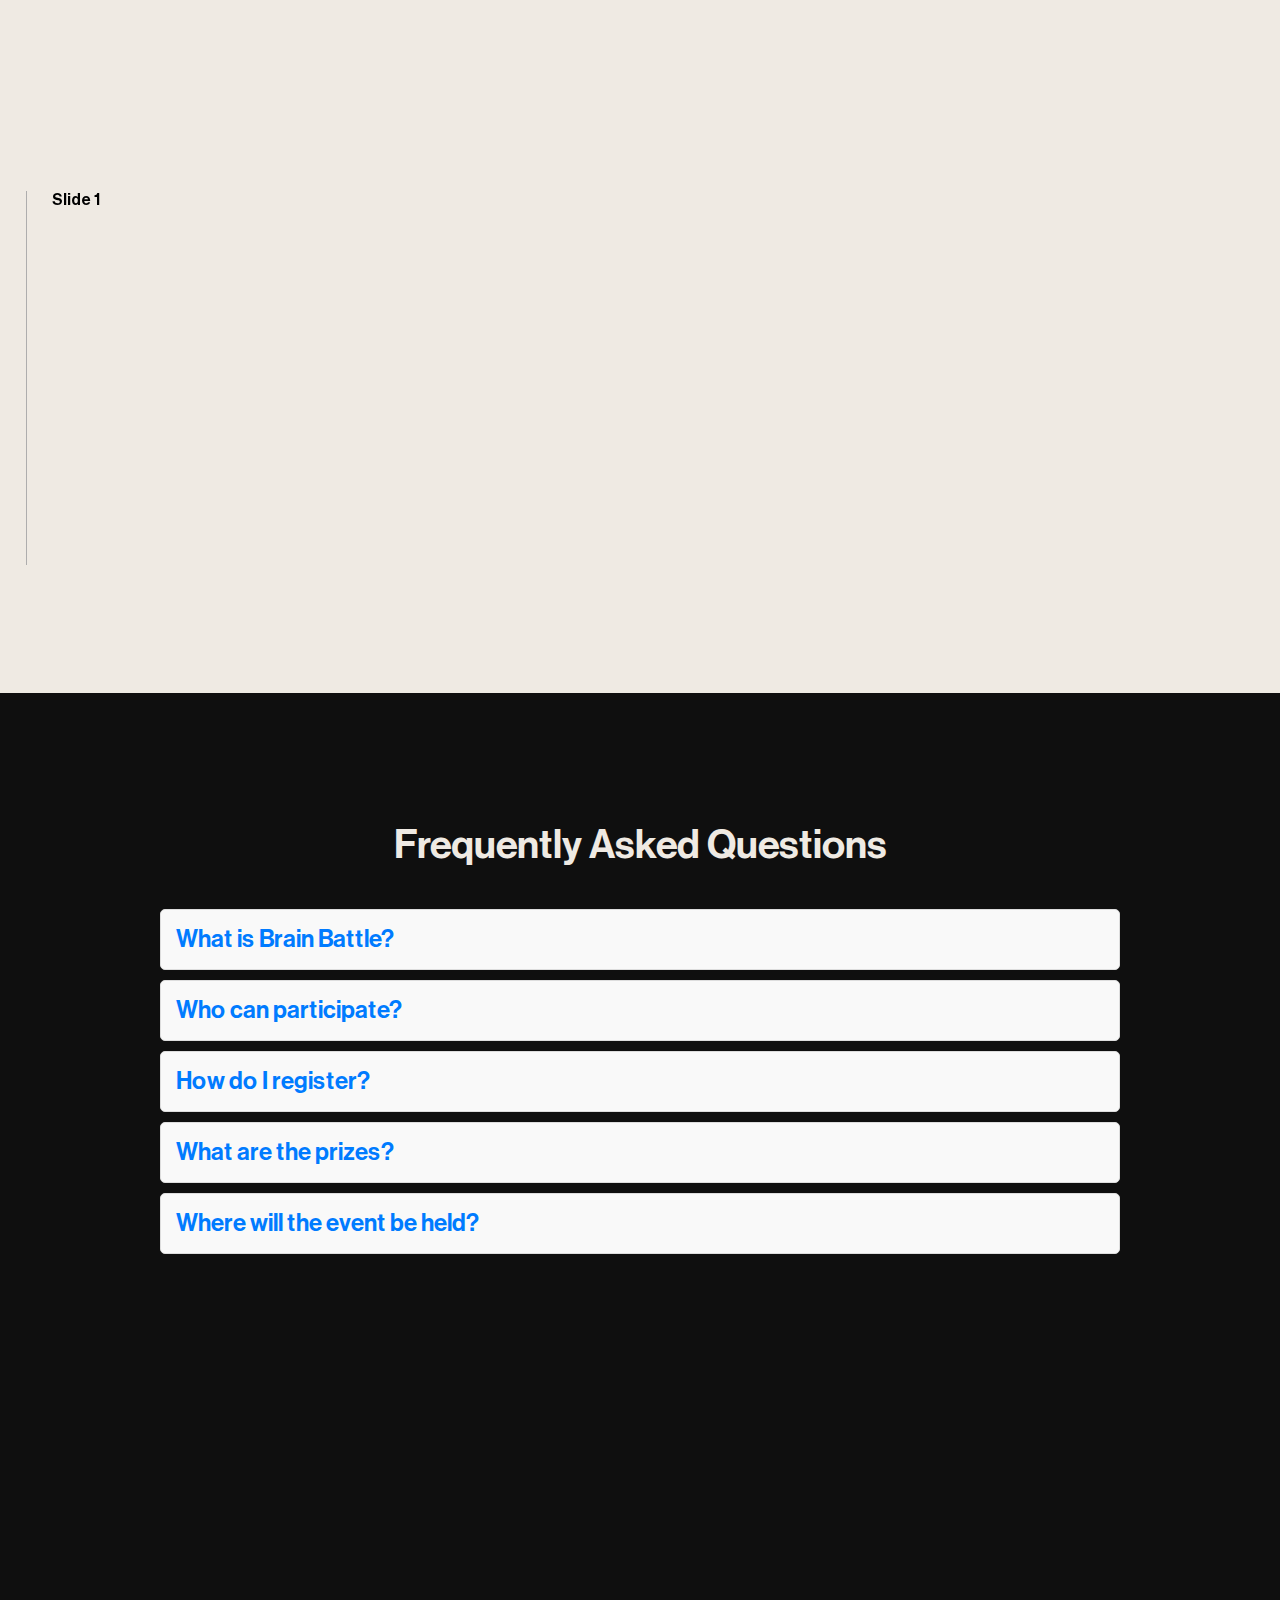
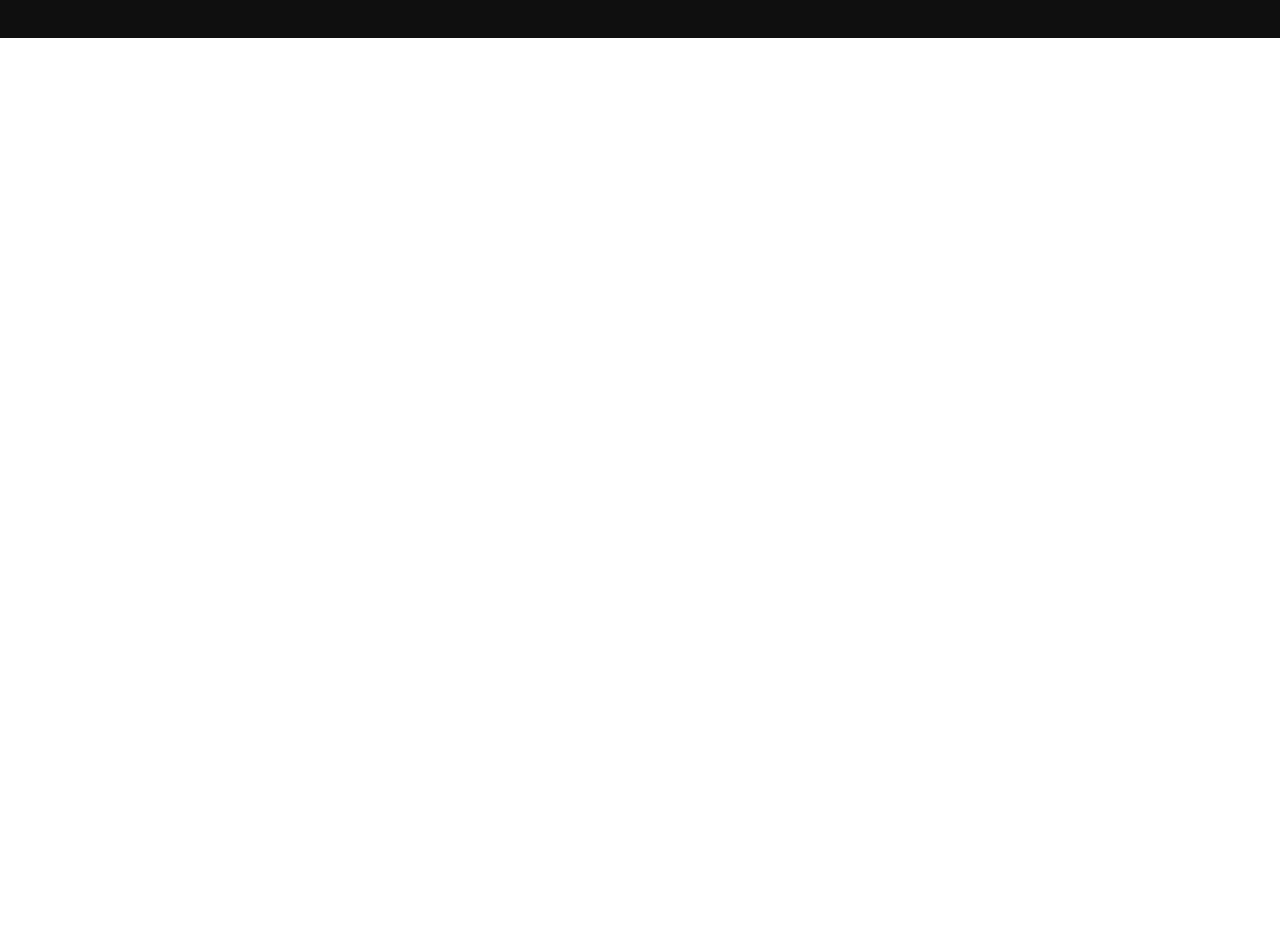
==== commit 1fe085d1: "Major changes" ====
--- a/index.html
+++ b/index.html
@@ -212,11 +212,32 @@
 </div>
 <div id="footer">
     <div id="footer-div">
-
+        <div id="foot-1"></div>
+        <div id="foot"></div>
+        <div id="foot-2"></div>
+        <div id="foot-3"></div>
+    </div>
+    <div id="footer-content">
+        <div id="footer-links">
+            <h3>Quick Links</h3>
+            <ul>
+                <li><a href="#">Home</a></li>
+                <li><a href="#">About Us</a></li>
+                <li><a href="#">Contact</a></li>
+                <li><a href="#">Privacy Policy</a></li>
+            </ul>
+        </div>
+        <div id="footer-social">
+            <h3>Follow Us</h3>
+            <a href="#"><i class="fab fa-facebook-f"></i></a>
+            <a href="#"><i class="fab fa-twitter"></i></a>
+            <a href="#"><i class="fab fa-instagram"></i></a>
+            <a href="#"><i class="fab fa-linkedin-in"></i></a>
+        </div>
     </div>
     <h1>Brain Battle </h1>
     <div id="footer-bottom">
-
+        <p>&copy; 2024 Brain Battle. All rights reserved.</p>
     </div>
 </div>
   
--- a/style.css
+++ b/style.css
@@ -184,8 +184,8 @@
     position: absolute;
     text-align: center;
     margin-top: 2.5rem;
-    top: 51%; /* Adjust top position based on viewport */
-    margin-bottom: 4rem;
+    top: 48%; /* Adjust top position based on viewport */
+    margin-bottom: 3rem;
     font-weight: 400;
     left: 50%;
     transform: translate(-50%, -50%);
@@ -347,8 +347,9 @@
 
 #hero-1 {
     background-color: #FE320A;
-    height: 100%;
-    width: 100%;
+    height: 70%;
+    width: 100%;
+    margin-top: 10%;
     border-top-left-radius: 50%;
     border-bottom-left-radius: 50%;
     filter: blur(10px);
@@ -563,7 +564,7 @@
 .elem .overlay {
     height: 100%;
     width: 100%;
-    background-color: orange;
+    background: linear-gradient(orange, orangered);
     position: absolute;
     left: 0;
     top: -100%;
@@ -609,7 +610,7 @@
     padding: 0 2vw;
 }
 #page5 {
-    height: 100vh;
+    height: 105vh;
     width: 100%;
     background: hsl(0 0% 6%);
     /* background-repeat: no-repeat; */
@@ -660,7 +661,7 @@
     height: 105vh;
     width: 100%;
     background-color: #000;
-    color: #fff;
+    color: #EFEAE3;
     z-index: 9;
     bottom: 0;
     display: flex;
@@ -668,6 +669,39 @@
     justify-content: flex-end;
     flex-direction: column;
     padding: 1vw 3vw;
+    /* padding: 20px; */
+    text-align: center;
+}
+#footer-content {
+    display: flex;
+    justify-content: space-between;
+    margin-bottom: 10px;
+    position: relative; /* Positioning for footer content */
+    z-index: 1
+}
+
+#footer-links,
+#footer-social {
+    flex: 1;
+}
+
+#footer-links ul {
+    list-style: none;
+    padding: 0;
+}
+
+#footer-links ul li {
+    margin: 5px 0;
+}
+
+#footer-links a,
+#footer-social a {
+    color: white;
+    text-decoration: none;
+}
+
+#footer-social a {
+    margin: 0 10px;
 }
 
 #footer h1 {
@@ -677,8 +711,109 @@
 #footer-div {
     height: 20vh;
     width: 100%;
-    background-color: red;
-}
+    /* background-color: red; */
+}
+
+
+#foot-1 {
+    background-color: #FE320A;
+    height: 60%;
+    width: 100%;
+    border-top-left-radius: 50%;
+    border-bottom-left-radius: 50%;
+    position: absolute;
+    top: 0;
+    animation-name: anim3;
+    animation-duration: 5s;
+    animation-timing-function: linear;
+    animation-iteration-count: infinite;
+    animation-direction: alternate;
+    filter: blur(25px);
+}
+#foot{
+    background-color: #FE320A;
+    height: 60%;
+    width: 100%;
+    border-top-right-radius: 50%;
+    border-bottom-left-radius: 50%;
+    filter: blur(10px);
+    position: absolute;
+    top: 0;
+}
+
+#foot-2 {
+    background: linear-gradient(#FE320A, #fe3f0a);
+    top: 0;
+    height: 10vw;
+    width: 20vw;
+    border-top-right-radius: 50%;
+    border-bottom-right-radius: 50%;
+    position: absolute;
+    animation-name: anim2;
+    animation-duration: 5s;
+    animation-timing-function: linear;
+    animation-iteration-count: infinite;
+    animation-direction: alternate;
+    filter: blur(25px);
+}
+
+#foot-3 {
+    background: linear-gradient(#FE320A, #fe3f0a);
+    height: 30vw;
+    position: absolute;
+    top: 0;
+    width: 30vw;
+    margin-left: 10rem;
+    border-top-left-radius: 50%;
+    border-bottom-left-radius: 50%;
+    filter: blur(25px);
+    animation-name: anim1;
+    animation-duration: 5s;
+    animation-timing-function: linear;
+    animation-iteration-count: infinite;
+    animation-direction: alternate;
+}
+
+@keyframes anim1 {
+    from {
+        transform: translate(55%, -3%);
+    }
+
+    to {
+        transform: translate(0%, 10%);
+    }
+}
+
+@keyframes anim2 {
+    from {
+        transform: translate(55%, -5%);
+    }
+
+    to {
+        transform: translate(-30%, 30%);
+    }
+}
+@keyframes anim3 {
+    from {
+        transform: translate(5%, -65%);
+    }
+
+    to {
+        transform: translate(-3%, 3%);
+    }
+}
+
+#message-area {
+    margin-top: 10px; /* Space above the message area */
+    text-align: right; /* Align text to the right */
+    padding: 10px; /* Add some padding */
+    background-color: rgba(255, 255, 255, 0.1); /* Semi-transparent background */
+    border-radius: 15px; /* Rounded corners */
+    border: 1px solid #dadada; /* Optional: Border for the message area */
+    width: 30%; /* Adjust width as needed */
+    float: right; /* Position to the right */
+}
+
 
 #footer-bottom {
     border-top: 1px solid #dadada;
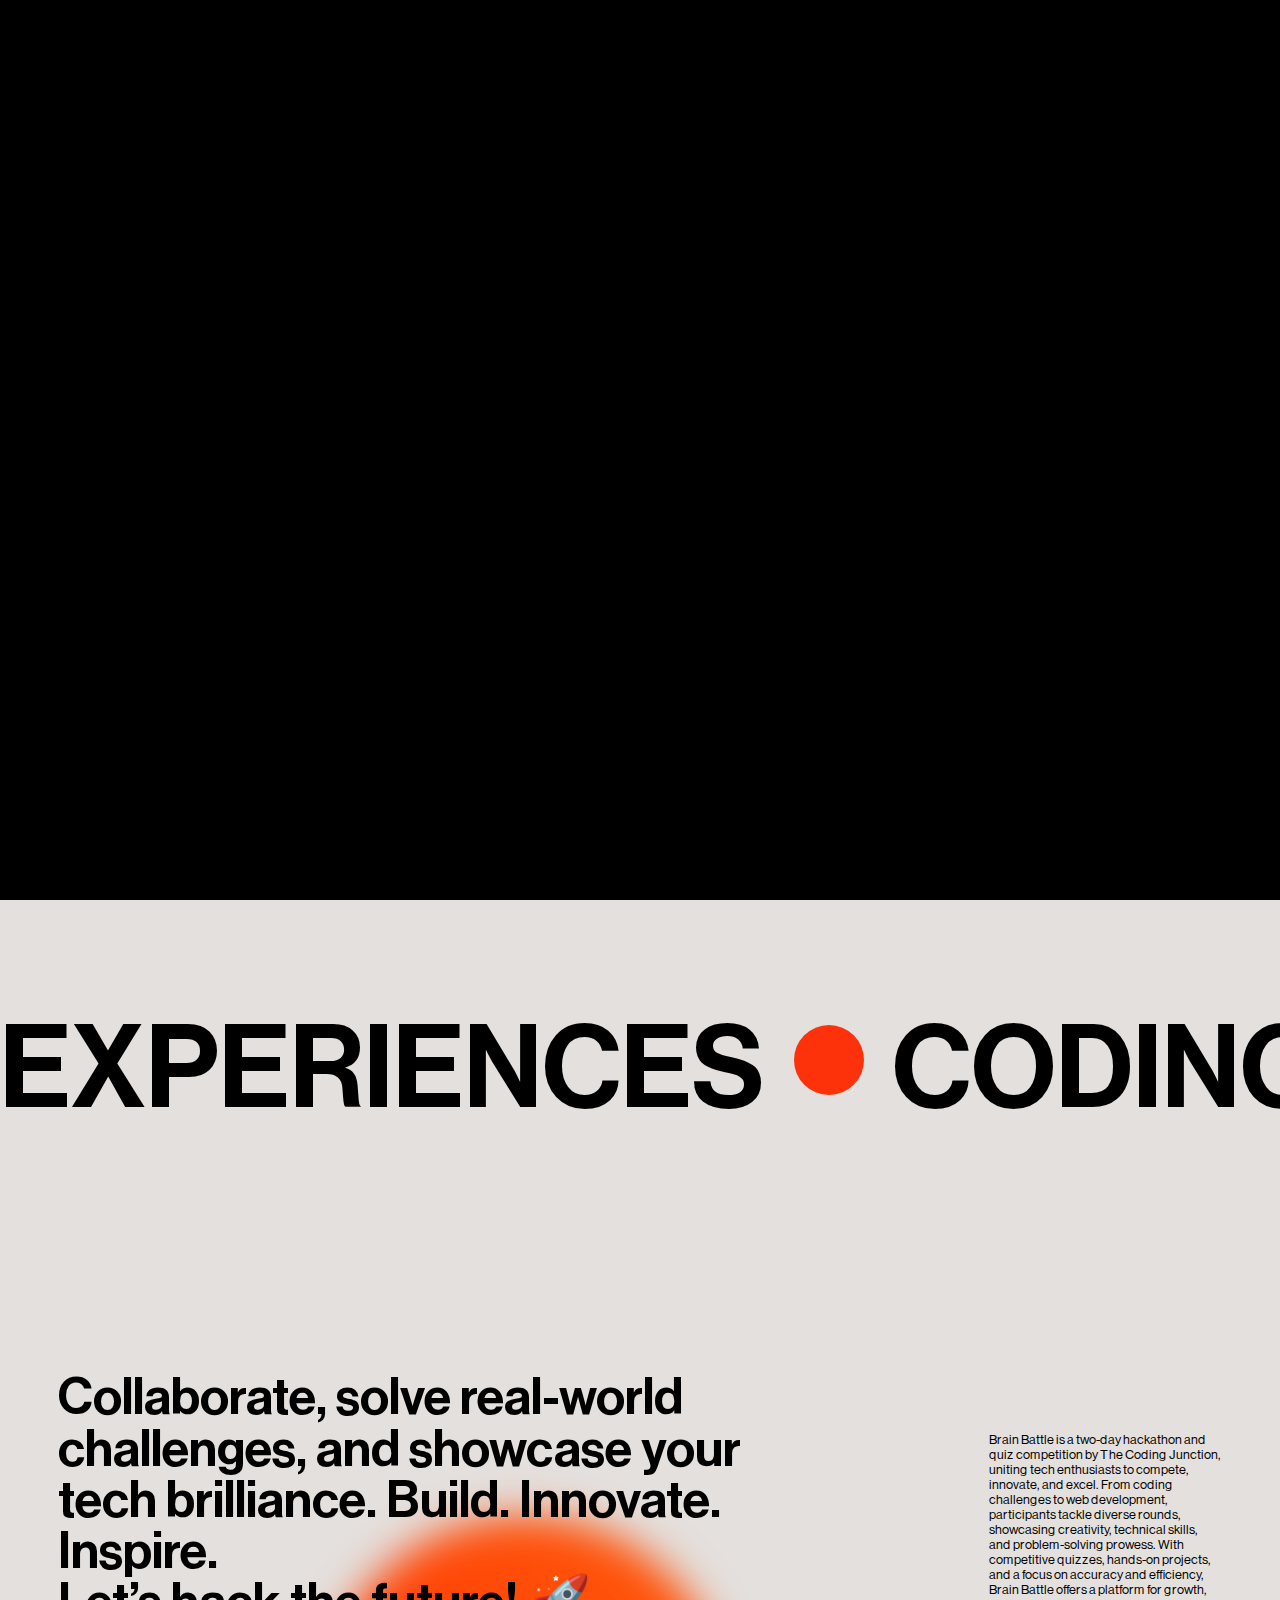
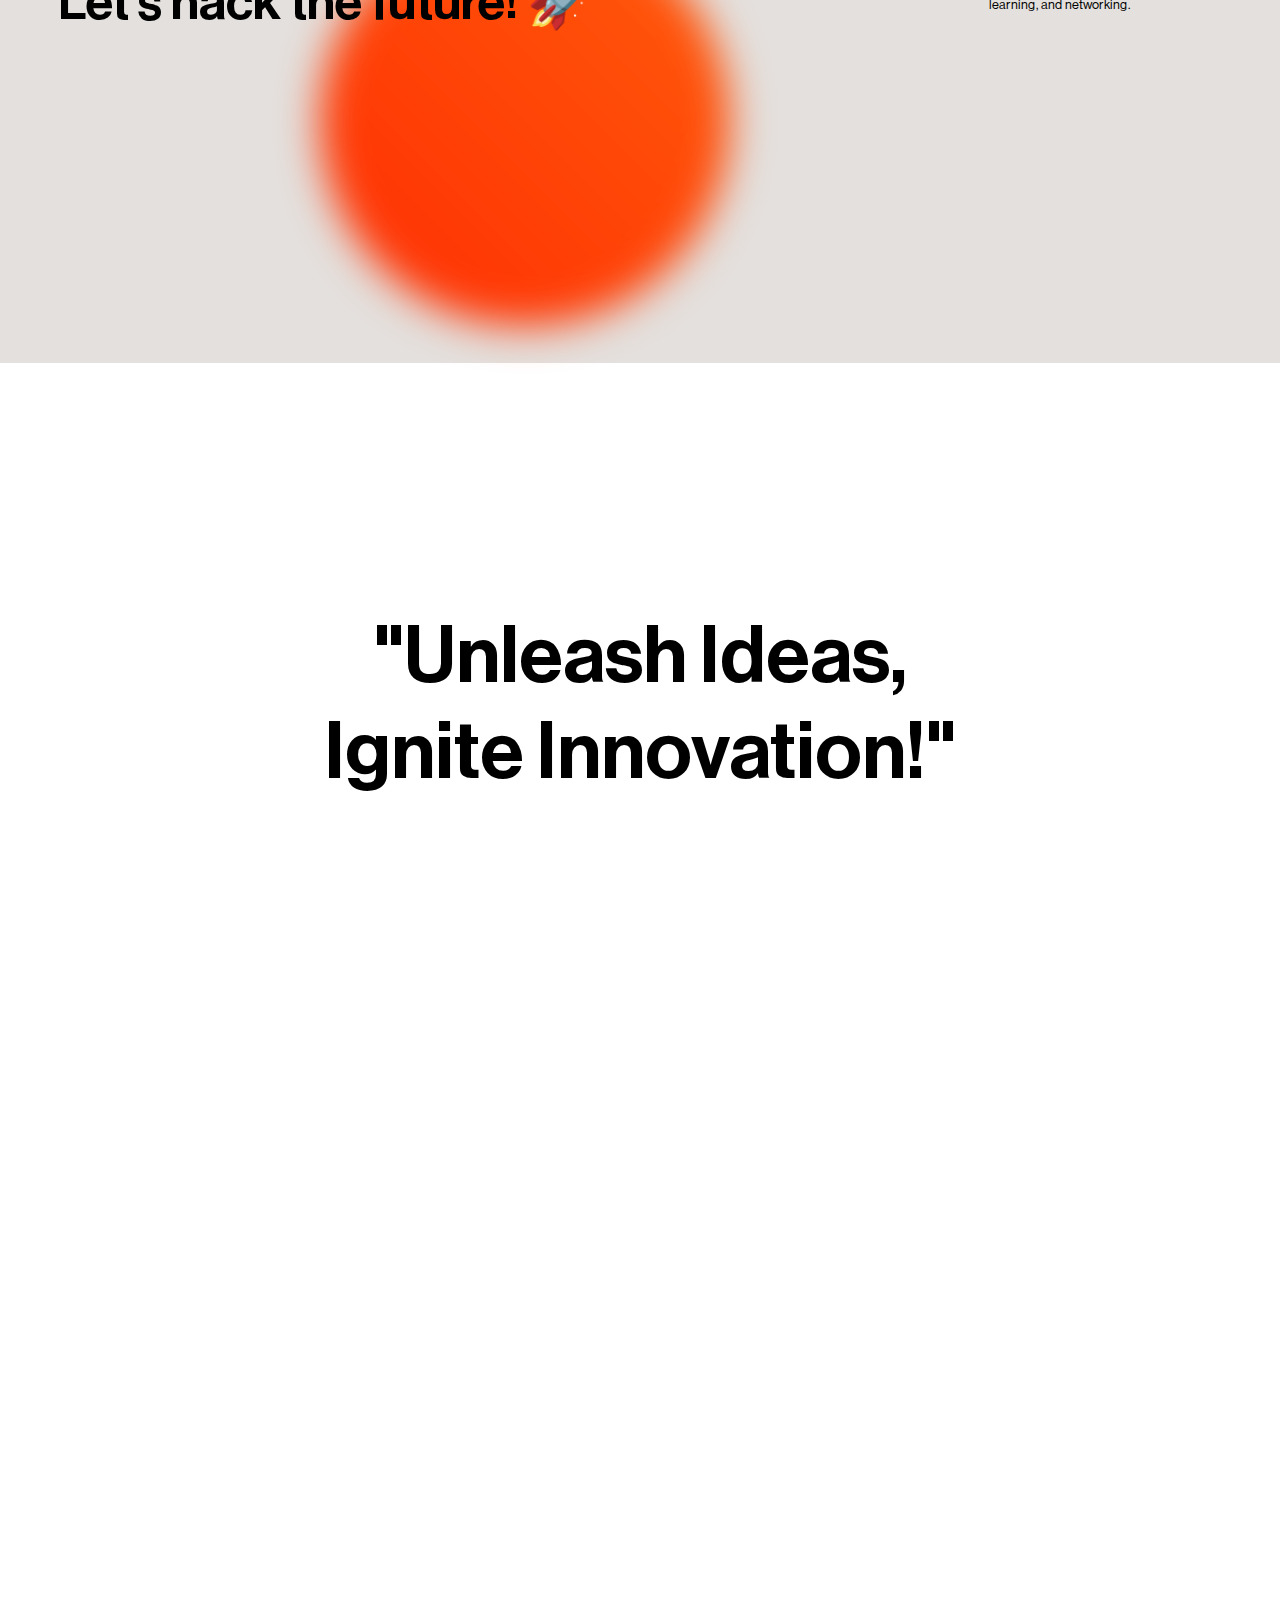
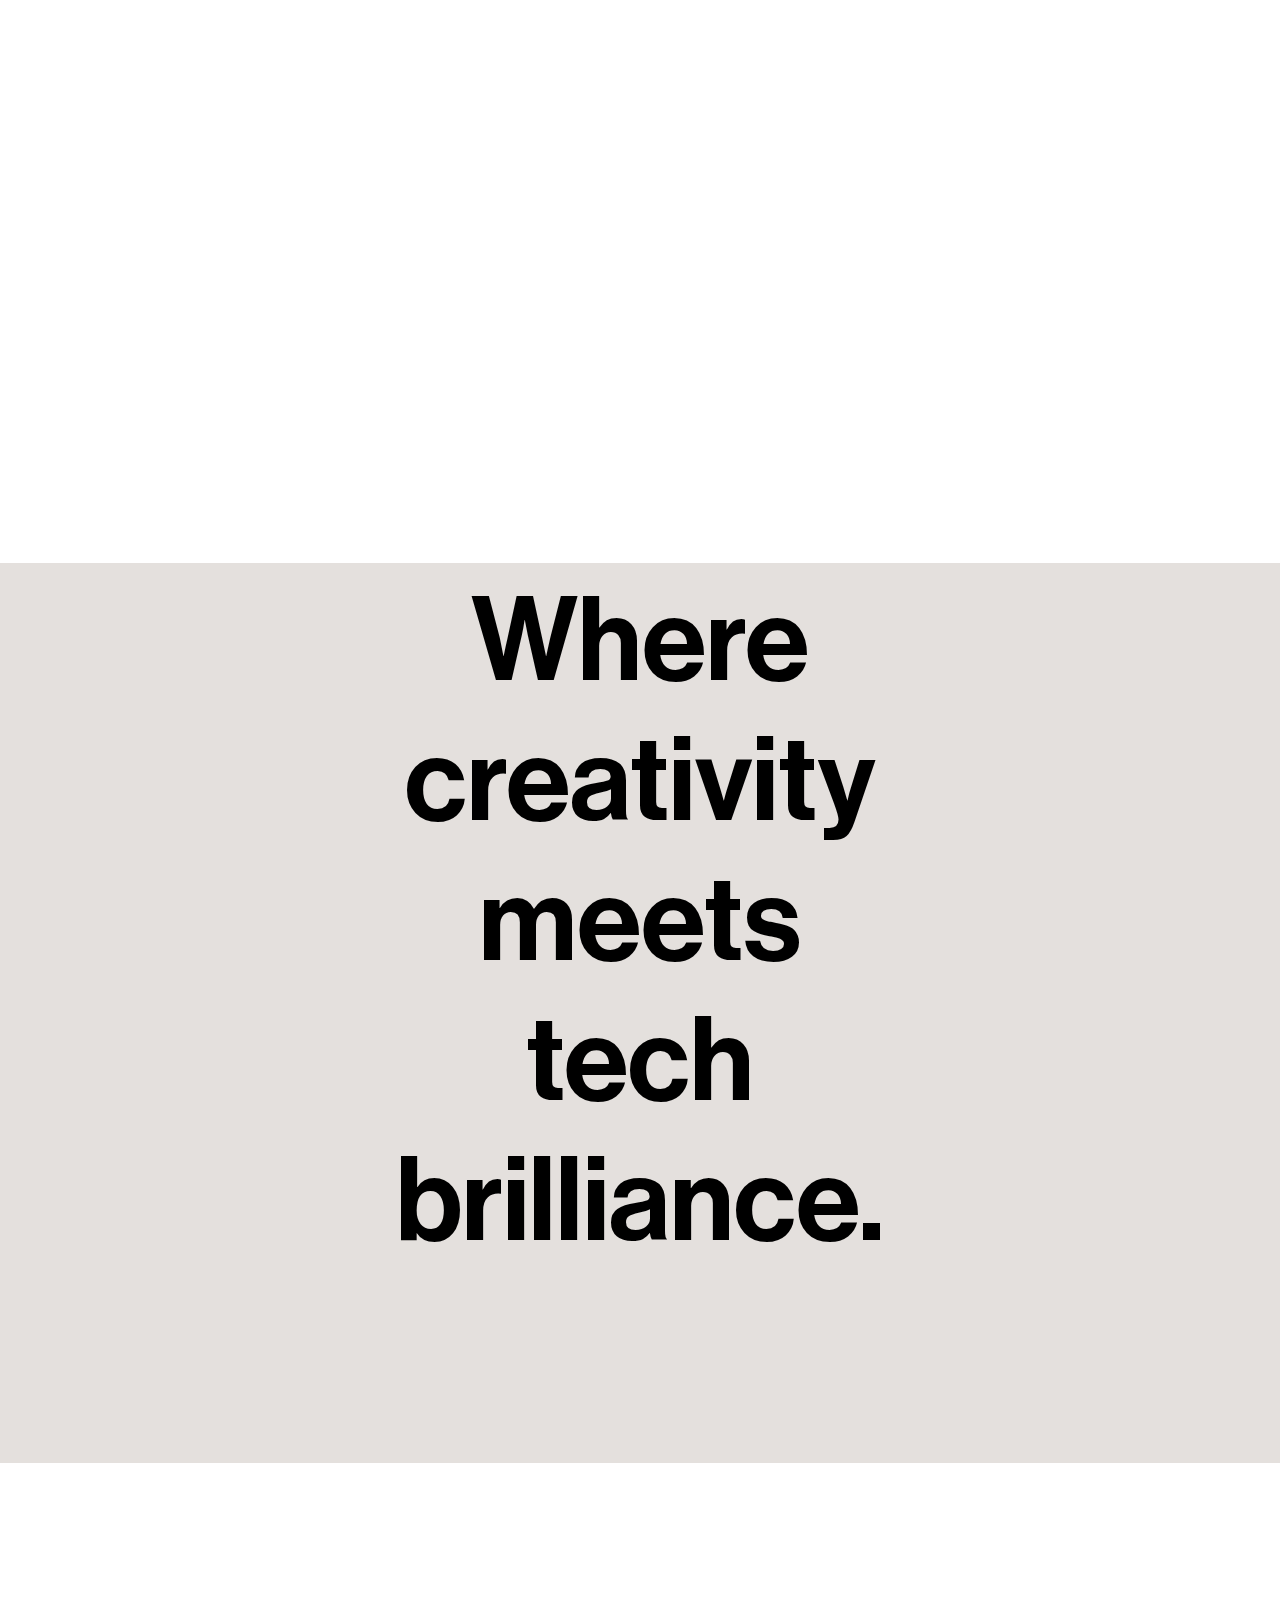
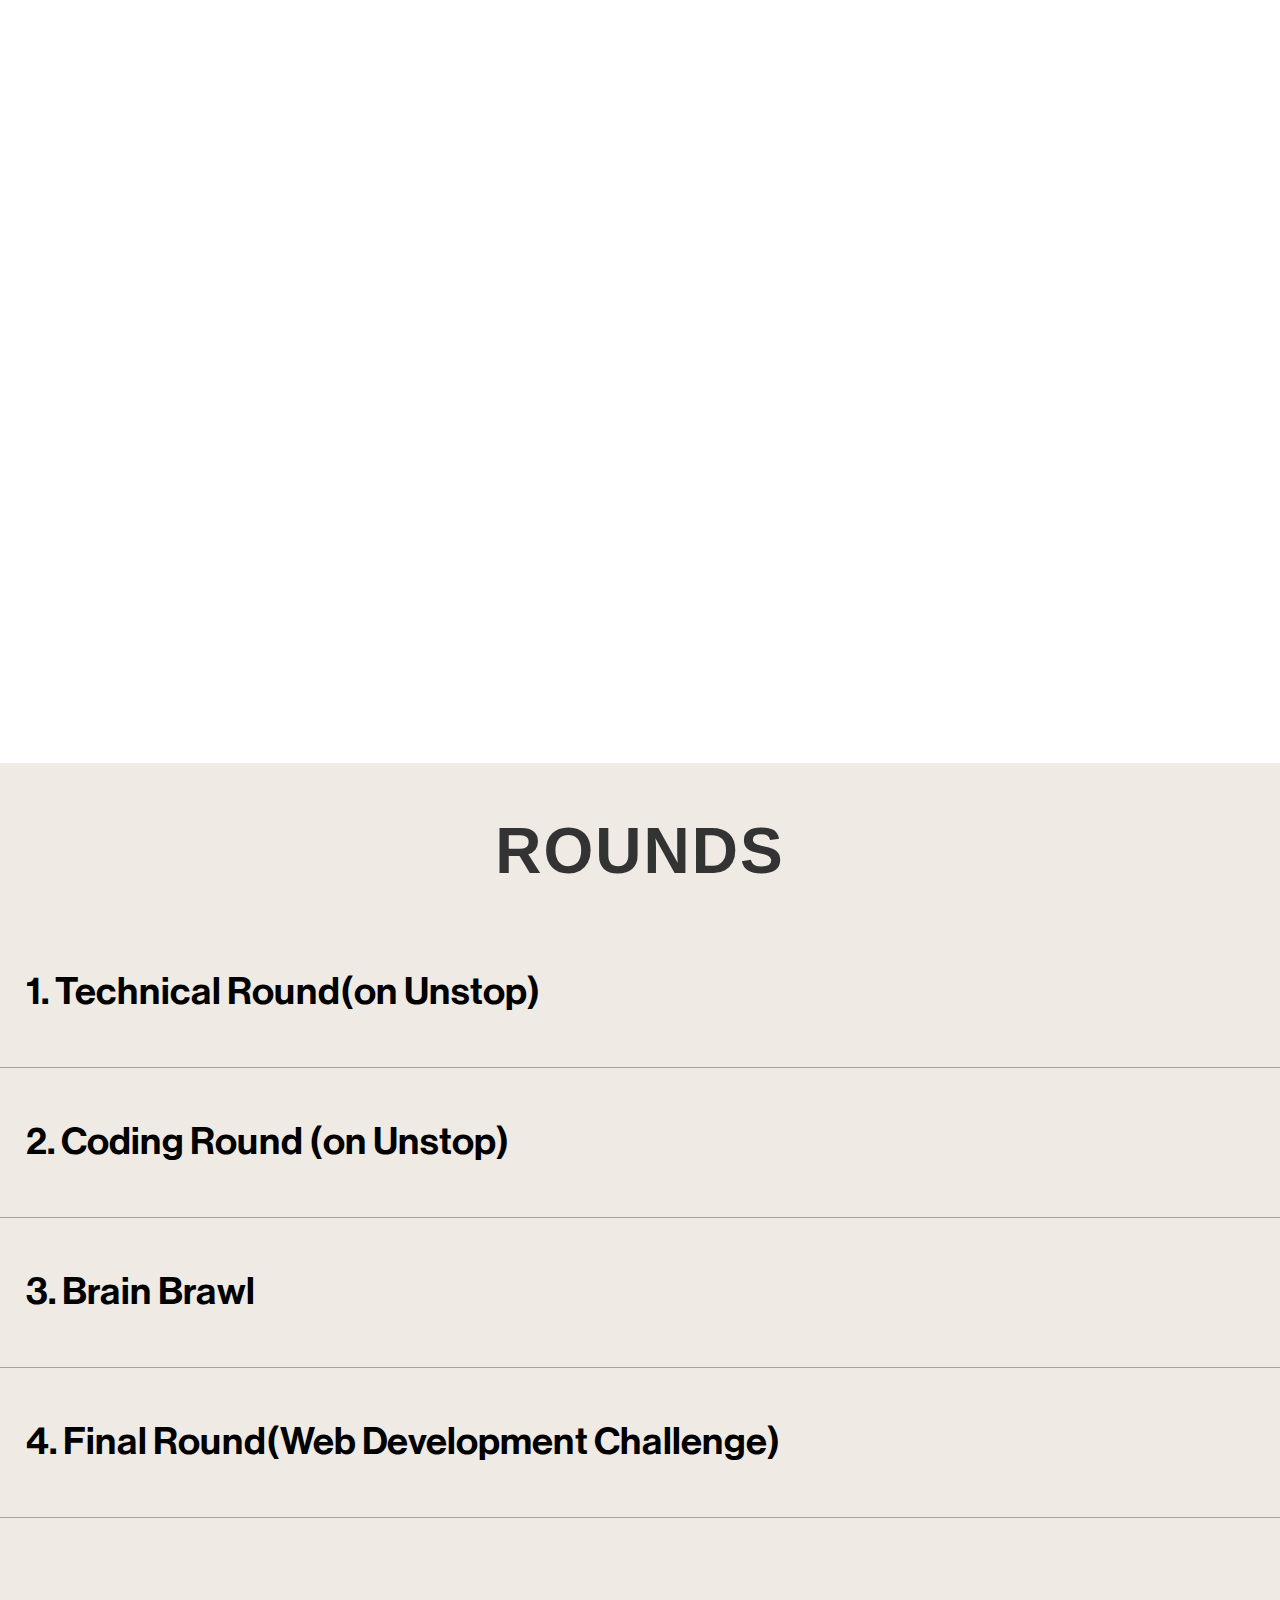
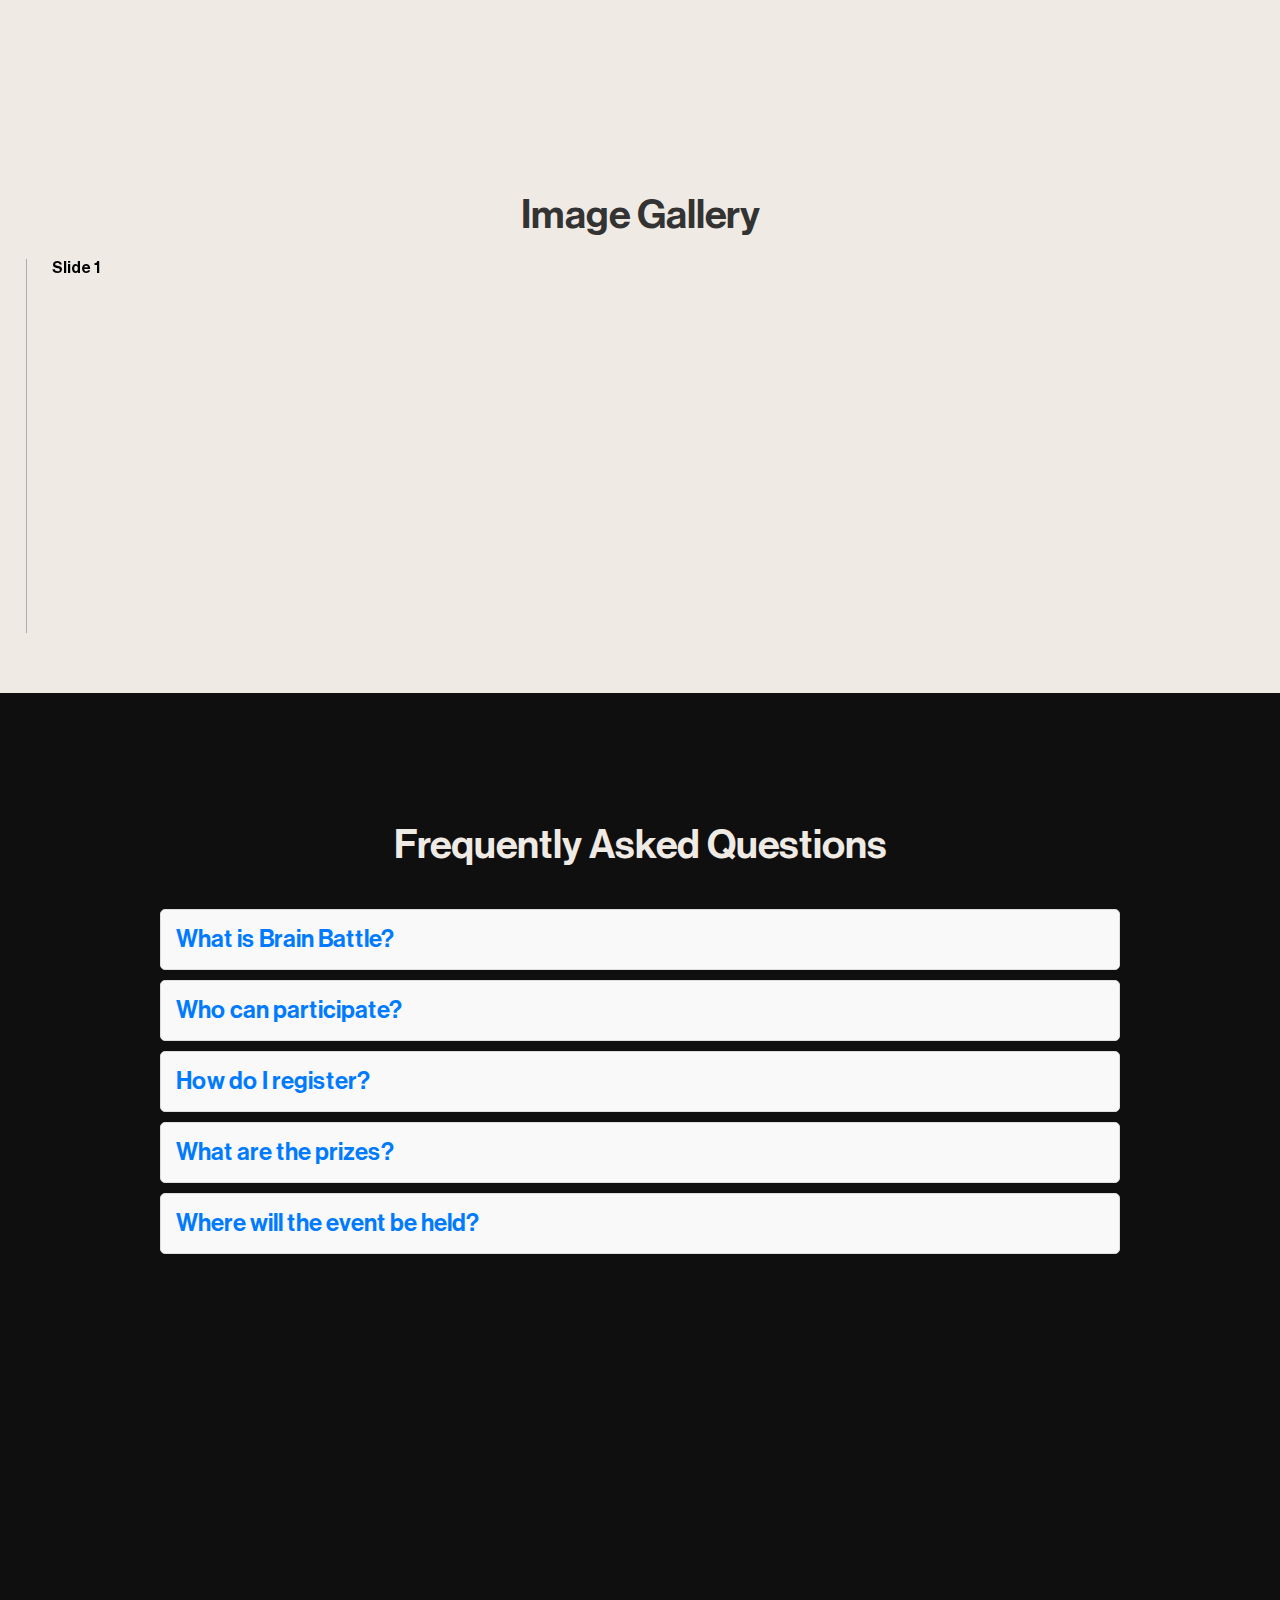
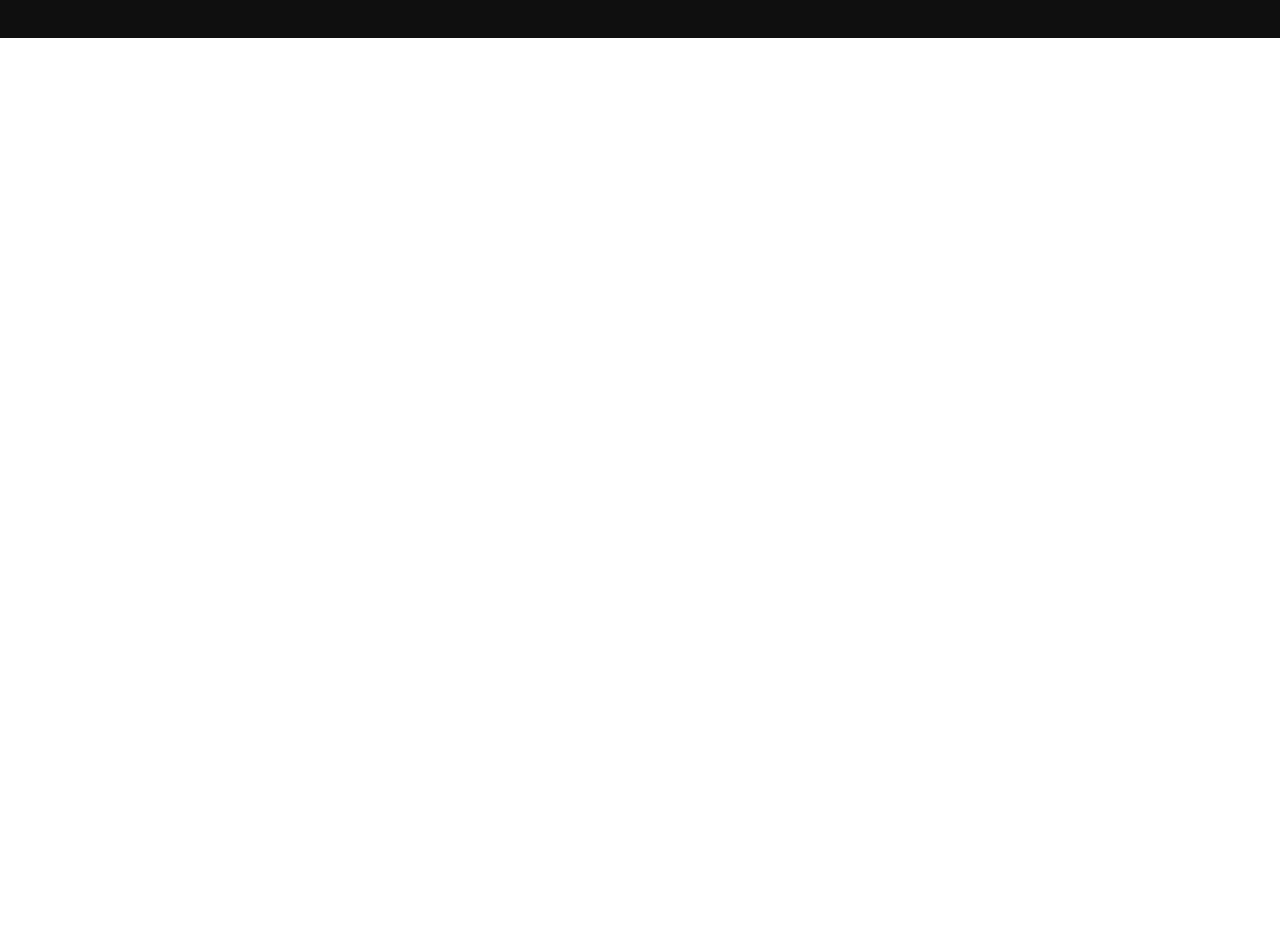
==== commit 313150e0: "Loader added" ====
--- a/index.html
+++ b/index.html
@@ -16,11 +16,11 @@
 
 
 <body>
-    <!-- <div id="loader">
+    <div id="loader">
         <h1>ENVIRONMENTS</h1>
-        <h1>EXPERIENCES</h1>
-        <h1>CONTENT</h1>
-    </div> -->
+        <h1>CODING</h1>
+        <h1>INNOVATION</h1>
+    </div>
     <div id="fixed-image">
 
     </div>
@@ -67,12 +67,15 @@
                 </div>
                 <div class="glass-container">
                     <div class="glass">
+                        <a href="https://unstop.com/hackathons/brain-battle-season-2-coding-junction-1185487" target="_blank" style="cursor: pointer;">
                         <img src="./unstop.png">
                         <h2> Applications open</h2>
+                        </a>
                     </div>
                     <div class="glass">
-                        <a href="#"><i class="fa-brands fa-discord bounce" style="color: #5f70be;"></i></a>
+                        <a href="https://discord.com/invite/JkeUrhjHCj" target="_blank"><i class="fa-brands fa-discord bounce" style="color: #5f70be;"></i>
                         <h2> Join Discord</h2>
+                        </a>
                     </div>
                 </div>
             </div>
@@ -88,9 +91,9 @@
                 <div class="con">
                     <h1>EXPERIENCES</h1>
                     <div id="gola"></div>
-                    <h1>CONTENT</h1>
+                    <h1>CODING</h1>
                     <div id="gola"></div>
-                    <h1>ENVIRONMENTS</h1>
+                    <h1>INNOVATION</h1>
                     <div id="gola"></div>
                 </div>
             <div class="con">
@@ -162,6 +165,7 @@
     </div>
 
     <div id="page4">
+        <h2 class="gallery-heading">Image Gallery</h2>
         <div class="swiper mySwiper">
             <div class="swiper-wrapper">
                 <div class="swiper-slide">Slide 1</div>
@@ -229,7 +233,7 @@
         </div>
         <div id="footer-social">
             <h3>Follow Us</h3>
-            <a href="#"><i class="fab fa-facebook-f"></i></a>
+            <a href="https://www.facebook.com/people/Coding-Junction/100083912174750/" target="_blank" style="cursor: pointer;"><i class="fab fa-facebook-f"></i></a>
             <a href="#"><i class="fab fa-twitter"></i></a>
             <a href="#"><i class="fab fa-instagram"></i></a>
             <a href="#"><i class="fab fa-linkedin-in"></i></a>
--- a/style.css
+++ b/style.css
@@ -4,6 +4,8 @@
 }
 
 @import url('https://fonts.googleapis.com/css2?family=Noto+Sans:ital,wght@0,100..900;1,100..900&family=Roboto:ital,wght@0,100;0,300;0,400;0,500;0,700;0,900;1,100;1,300;1,400;1,500;1,700;1,900&family=Saira+Stencil+One&display=swap');
+
+@import url('https://fonts.googleapis.com/css2?family=Noto+Sans:ital,wght@0,100..900;1,100..900&family=Roboto:ital,wght@0,100;0,300;0,400;0,500;0,700;0,900;1,100;1,300;1,400;1,500;1,700;1,900&family=Saira+Stencil+One&family=Turret+Road:wght@200;300;400;500;700;800&display=swap');
 
 @font-face {
     font-family: neu;
@@ -124,7 +126,7 @@
 }
 
 #center {
-    height: 65vh;
+    height: 75vh;
     width: 100%;
     background-color: orange;
     display: flex;
@@ -132,7 +134,7 @@
     justify-content: space-between;
     border-bottom: 1px solid #0000003c;
     padding-bottom: 2.5vw;
-    clip-path: polygon(18% 0, 100% 0, 100% 43%, 100% 100%, 68% 100%, 32% 100%, 4% 100%, 4% 14%, 10% 13%);
+    /* clip-path: polygon(18% 0, 100% 0, 100% 43%, 100% 100%, 68% 100%, 32% 100%, 4% 100%, 4% 14%, 10% 13%); */
 }
 
 #left h3 {
@@ -170,12 +172,14 @@
     font-size: 5vw; /* Responsive font size */
     position: absolute;
     z-index: 99;
-    color: #f3f306;
+    background: linear-gradient(to right, #e76202, #100c0e); /* Coral to pink */
+    -webkit-background-clip: text; /* Clip the background to the text */
+    color: transparent;
     text-align: center;
     top: 25%; /* Adjust top position based on viewport */
     left: 50%;
-    font-family: "Roboto", serif;
-    font-weight: 400;
+    font-family: system-ui, -apple-system, BlinkMacSystemFont, 'Segoe UI', Roboto, Oxygen, Ubuntu, Cantarell, 'Open Sans', 'Helvetica Neue', sans-serif;
+    font-weight: 900;
     transform: translate(-50%, -50%);
 }
 
@@ -238,7 +242,7 @@
     border-radius: 15px; /* Rounded corners */
     backdrop-filter: blur(10px); /* Blur effect */
     -webkit-backdrop-filter: blur(10px); /* For Safari */
-    border: 1px solid rgba(255, 255, 255, 0.5); /* Optional border */
+    border: 1px solid rgba(255, 255, 255, 0.5); 
     padding-left: 2rem; /* Padding for spacing */
     padding-right: 2rem;
     padding-top:0.5rem;
@@ -247,6 +251,15 @@
     margin-top: 40px;
     margin-right: 40px;
 }
+.glass a {
+    text-decoration: none; /* Remove underline */
+    display: flex; /* Use flexbox for alignment */
+    /* flex-direction: column; Stack image and text */
+    align-items: center; 
+    width: 100%; /* Take full width */
+    /* height: 100%; */
+    justify-content: center; /
+}
 .glass h2
 {
     font-size: 1.6rem;
@@ -349,7 +362,7 @@
     background-color: #FE320A;
     height: 70%;
     width: 100%;
-    margin-top: 10%;
+    margin-top: 20%;
     border-top-left-radius: 50%;
     border-bottom-left-radius: 50%;
     filter: blur(10px);
@@ -597,6 +610,12 @@
     background-color: #EFEAE3;
     padding: 10vw 2vw;
 }
+.gallery-heading {
+    text-align: center; /* Center the text */
+    font-size: 2.5em; /* Increase the font size */
+    margin-bottom: 20px; /* Add some space below the heading */
+    color: #333; /* Optional: change the text color */
+}
 
 
 .swiper {
@@ -688,10 +707,12 @@
 #footer-links ul {
     list-style: none;
     padding: 0;
+    cursor: pointer;
 }
 
 #footer-links ul li {
     margin: 5px 0;
+    cursor: pointer;
 }
 
 #footer-links a,
@@ -702,6 +723,7 @@
 
 #footer-social a {
     margin: 0 10px;
+    cursor: pointer;
 }
 
 #footer h1 {
@@ -1063,3 +1085,49 @@
       
     }
 }
+
+@media (max-width: 414px) {
+    #banner {
+        padding: 10px; /* Reduce padding for smaller screens */
+    }
+
+    #banner h1 {
+        font-size: 1.8rem; /* Smaller font size for mobile */
+    }
+
+    #banner h4 {
+        font-size: 1.2rem; /* Smaller font size for mobile */
+    }
+
+    #event-info {
+        flex-direction: column; /* Stack vertically on mobile */
+        align-items: center; /* Center items */
+    }
+
+    .date, .countdown {
+        font-size: 0.9rem; /* Smaller font size for mobile */
+        margin: 5px 0; /* Adjust margin for stacking */
+    }
+
+    .glass-container {
+        flex-direction: column; /* Stack glass items vertically */
+        align-items: center; /* Center glass items */
+        margin-top: 10px; /* Add margin for spacing */
+    }
+
+    .glass {
+        width: 100%; /* Full width for glass items */
+        margin: 5px 0; /* Add margin between glass items */
+    }
+
+    .glass img {
+        max-width: 100%; /* Make images responsive */
+        height: auto; /* Maintain aspect ratio */
+    }
+}
+
+/* Ensure images are responsive */
+#banner img {
+    max-width: 100%; /* Make images responsive */
+    height: auto; /* Maintain aspect ratio */
+}